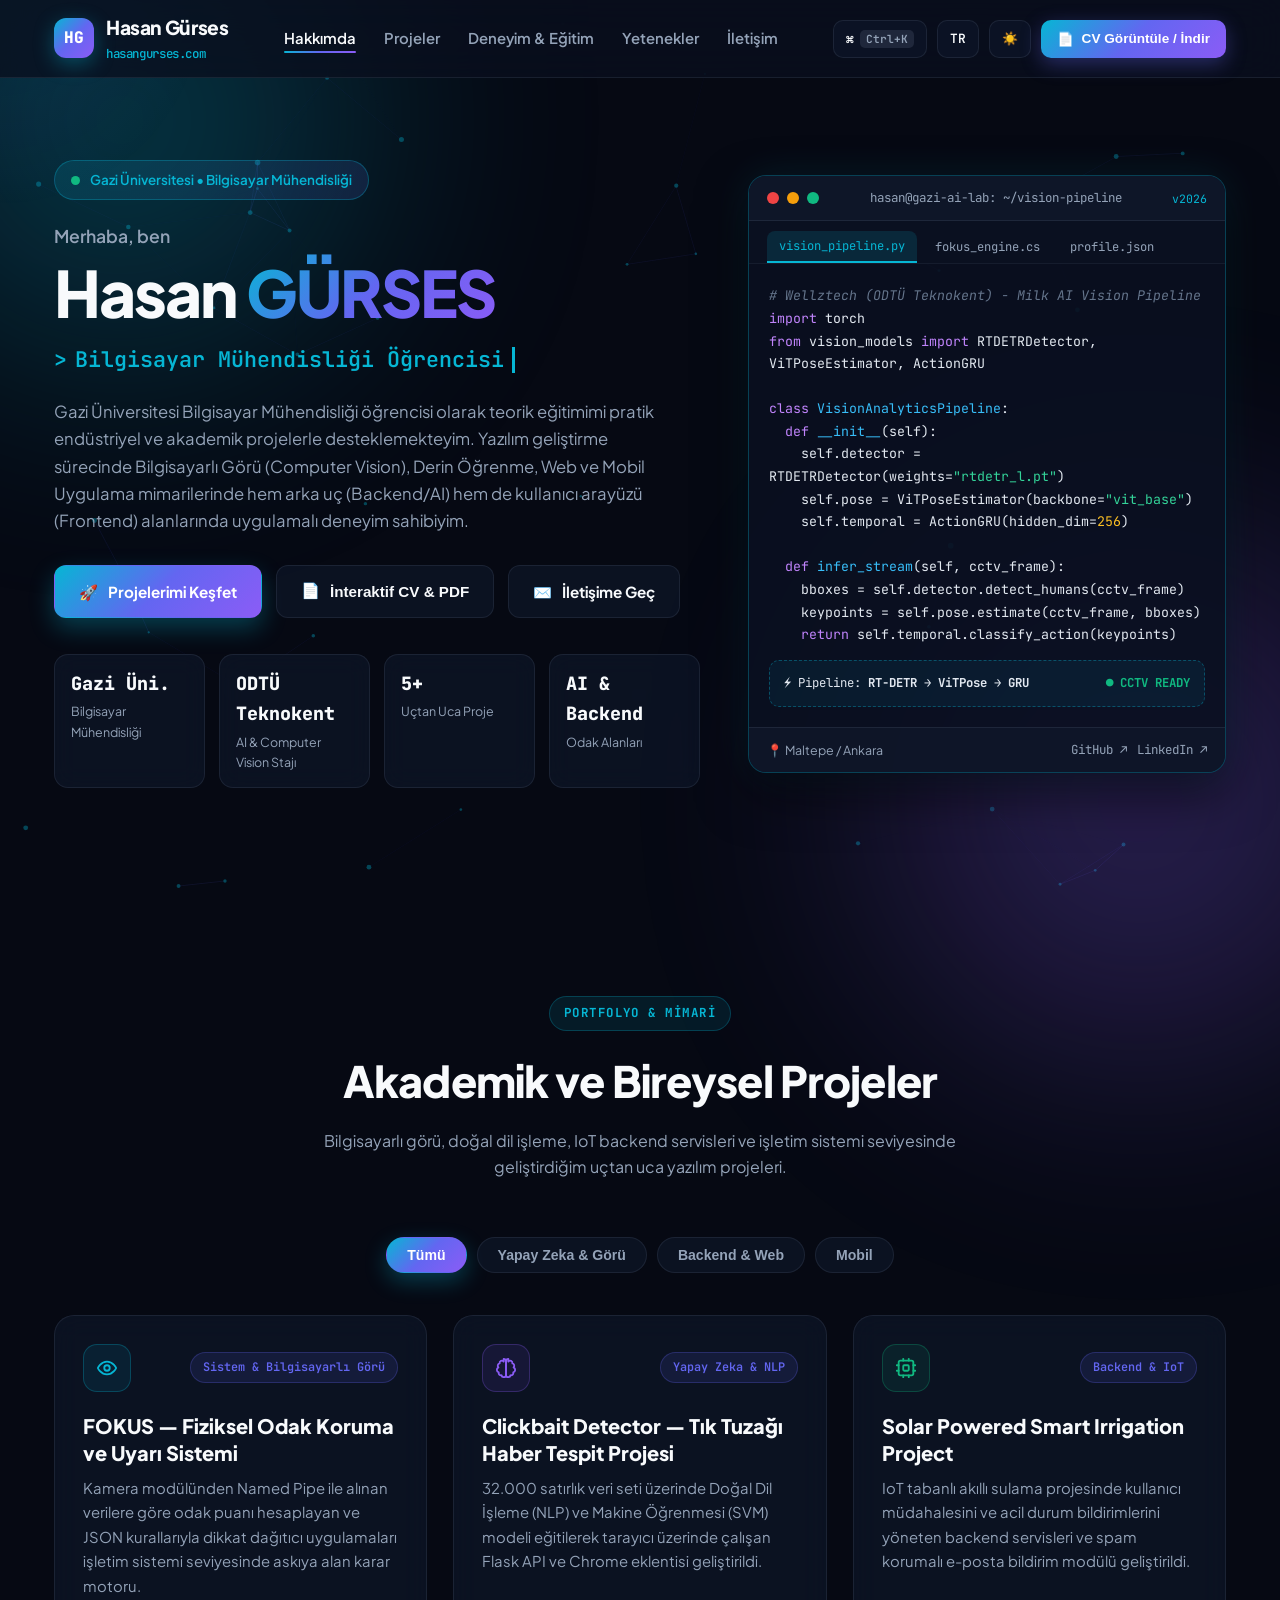
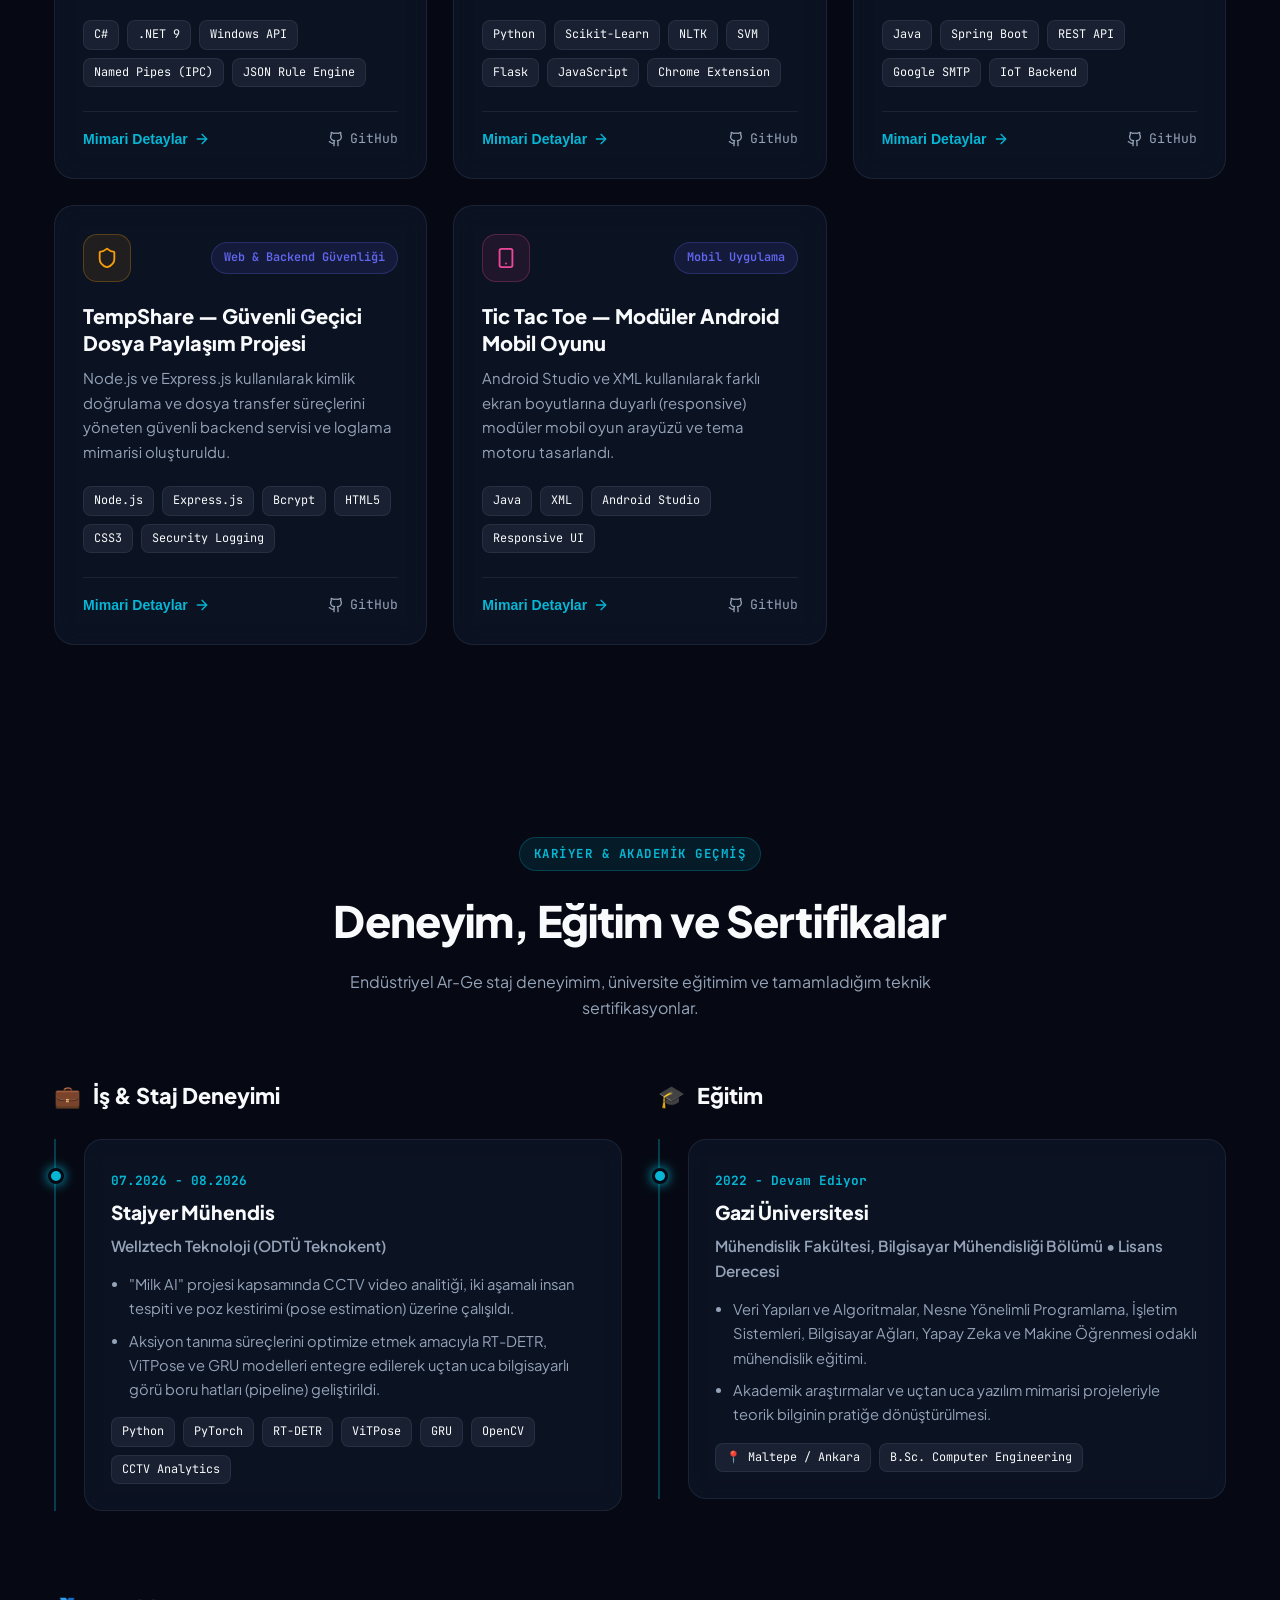
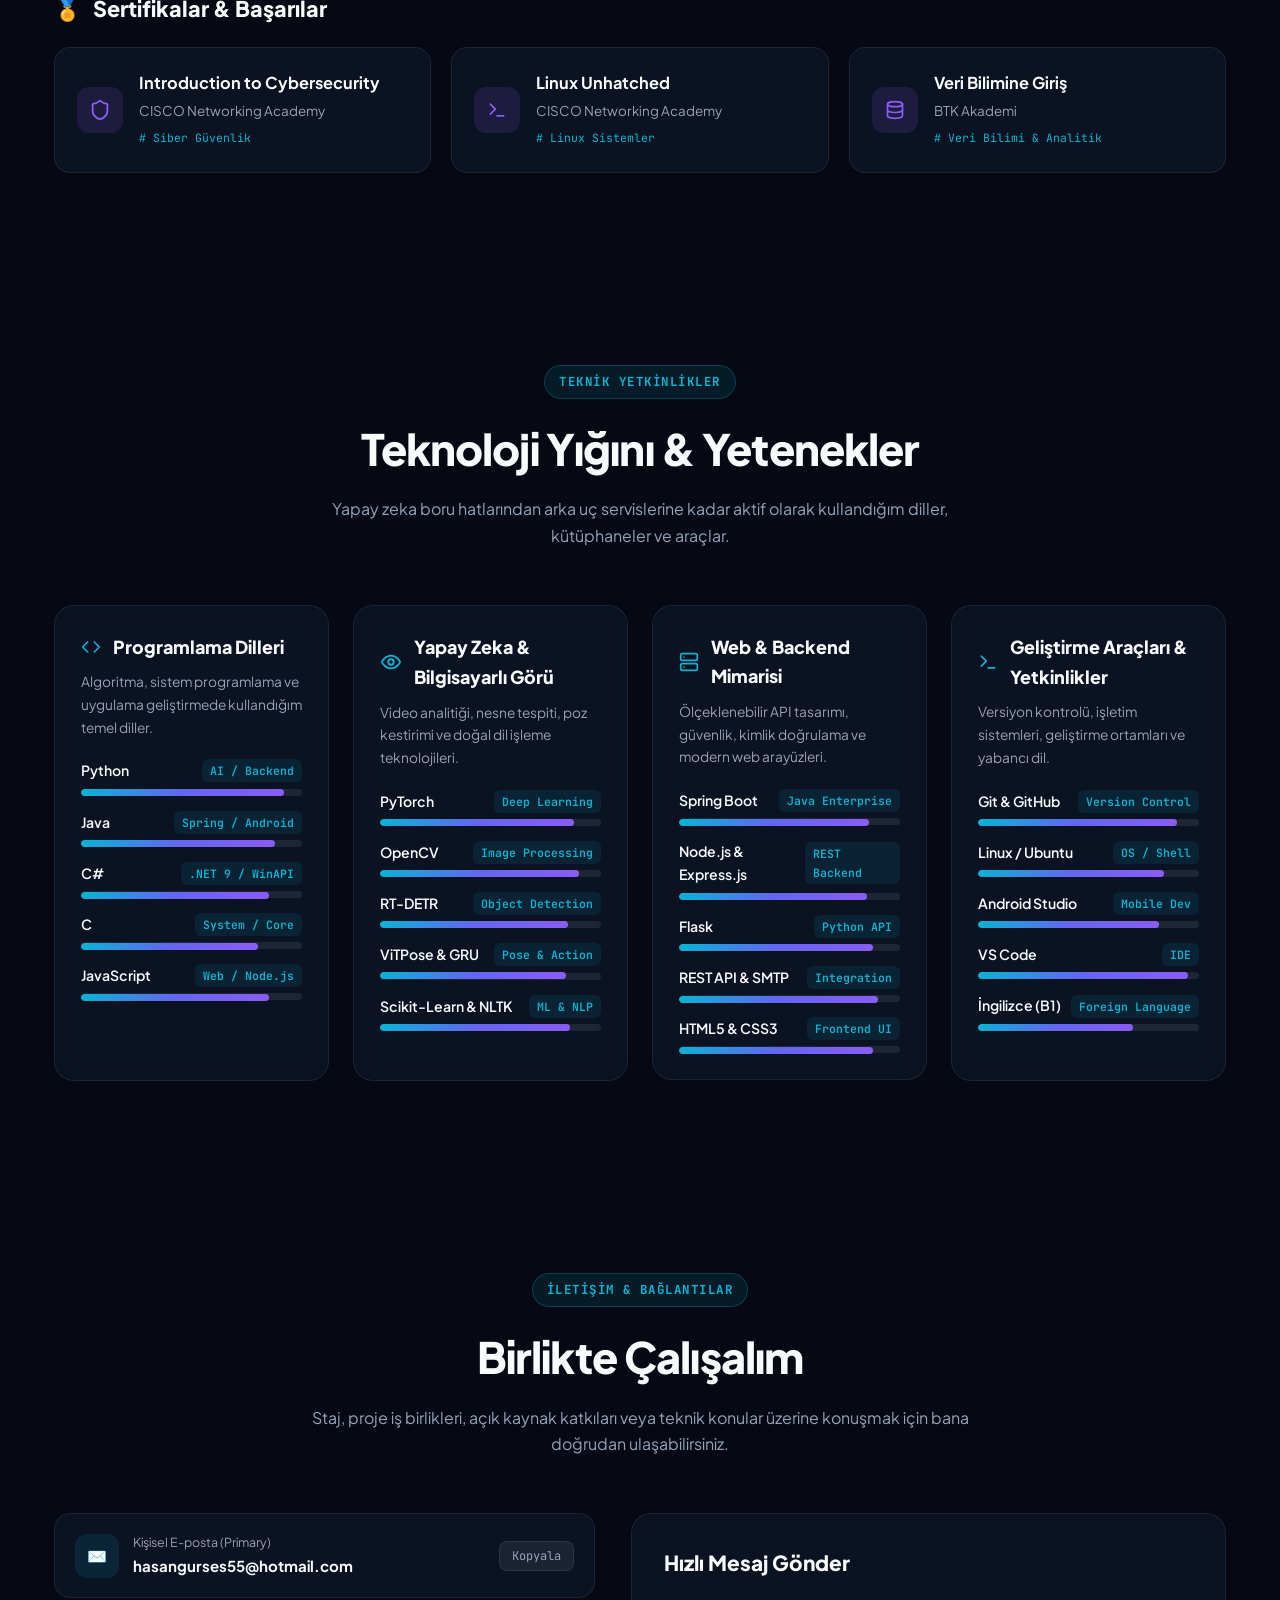
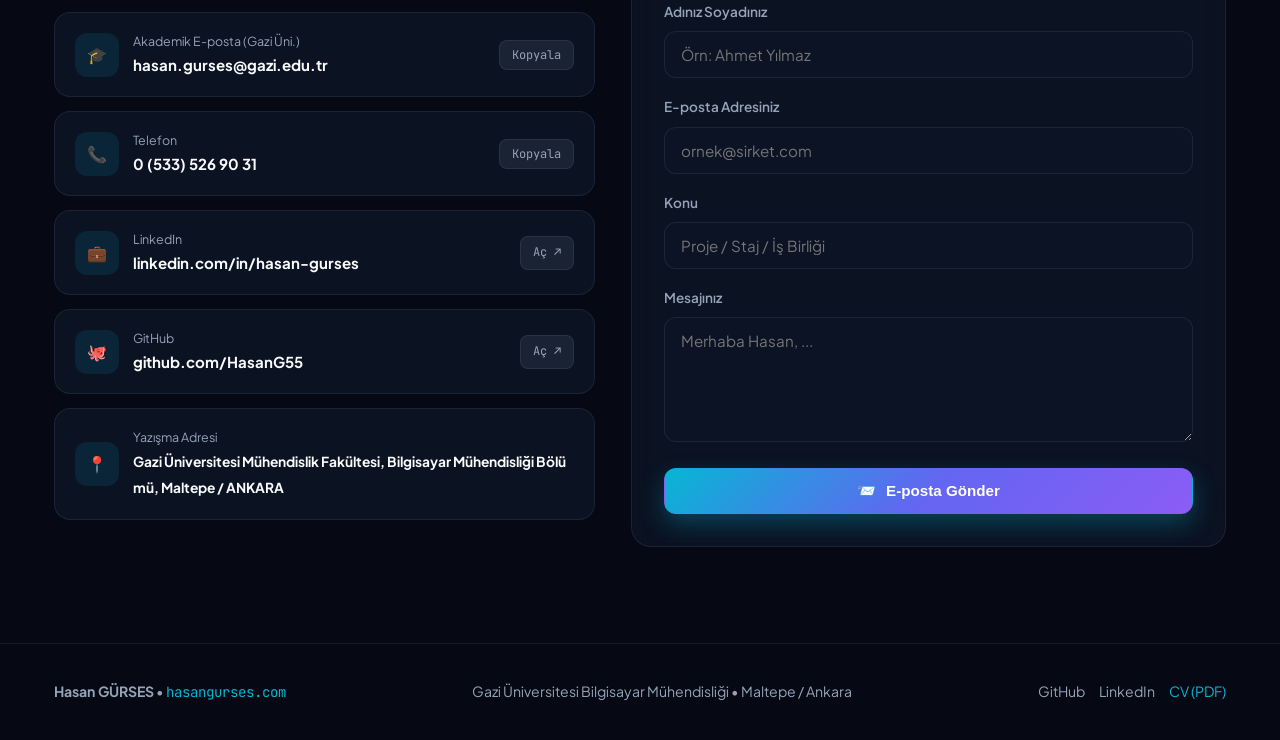
==== index.html @ 40e8e030 "Initial commit: Hasan Gurses interactive portfolio & CV website" ====
<!DOCTYPE html>
<html lang="tr">
<head>
  <meta charset="UTF-8" />
  <meta name="viewport" content="width=device-width, initial-scale=1.0" />
  <title>Hasan Gürses | Bilgisayar Mühendisliği & Portfolyo (hasangurses.com)</title>
  <meta name="description" content="Hasan Gürses — Gazi Üniversitesi Bilgisayar Mühendisliği öğrencisi. Bilgisayarlı Görü (Computer Vision), Derin Öğrenme, Backend ve Full-Stack yazılım projeleri, interaktif özgeçmiş (CV)." />
  <meta name="keywords" content="Hasan Gürses, hasangurses.com, Gazi Üniversitesi Bilgisayar Mühendisliği, Computer Vision, Derin Öğrenme, PyTorch, RT-DETR, ViTPose, Backend Developer, CV, Portfolyo" />
  <meta name="author" content="Hasan Gürses" />

  <!-- Open Graph / Social Preview -->
  <meta property="og:type" content="website" />
  <meta property="og:url" content="https://hasangurses.com/" />
  <meta property="og:title" content="Hasan Gürses | Bilgisayar Mühendisliği & Yazılım Portfolyosu" />
  <meta property="og:description" content="Bilgisayarlı Görü, Derin Öğrenme, Backend ve Sistem Mimarisi projelerim ile interaktif CV'me hasangurses.com üzerinden ulaşabilirsiniz." />

  <!-- Google Fonts: Plus Jakarta Sans & JetBrains Mono -->
  <link rel="preconnect" href="https://fonts.googleapis.com" />
  <link rel="preconnect" href="https://fonts.gstatic.com" crossorigin />
  <link href="https://fonts.googleapis.com/css2?family=JetBrains+Mono:wght@400;500;600;700;800&family=Plus+Jakarta+Sans:wght@400;500;600;700;800&display=swap" rel="stylesheet" />

  <!-- Main Stylesheet -->
  <link rel="stylesheet" href="css/style.css" />
</head>
<body>

  <!-- Scroll Progress Bar -->
  <div id="scroll-progress"></div>

  <!-- Interactive Computer Vision / Neural Background Canvas -->
  <canvas id="neural-canvas"></canvas>
  <div class="ambient-glow glow-1"></div>
  <div class="ambient-glow glow-2"></div>
  <div id="cursor-glow"></div>

  <!-- ========================================================================
       NAVIGATION BAR
       ======================================================================== -->
  <header class="navbar">
    <div class="container nav-inner">
      <a href="#about" class="brand">
        <div class="brand-monogram">HG</div>
        <div>
          <span>Hasan Gürses</span>
          <span class="brand-domain">hasangurses.com</span>
        </div>
      </a>

      <ul class="nav-links" id="nav-links">
        <li><a href="#about" class="active" data-i18n="navAbout">Hakkımda</a></li>
        <li><a href="#projects" data-i18n="navProjects">Projeler</a></li>
        <li><a href="#experience" data-i18n="navExperience">Deneyim & Eğitim</a></li>
        <li><a href="#skills" data-i18n="navSkills">Yetenekler</a></li>
        <li><a href="#contact" data-i18n="navContact">İletişim</a></li>
      </ul>

      <div class="nav-actions">
        <button class="icon-btn" onclick="openCmdPalette()" title="Hızlı Komut Menüsü (Ctrl+K)">
          <span>⌘</span>
          <span class="kbd-hint">Ctrl+K</span>
        </button>
        <button class="icon-btn" id="lang-toggle" onclick="toggleLanguage()" title="Dil Değiştir (TR/EN)">TR</button>
        <button class="icon-btn" id="theme-toggle" onclick="toggleTheme()" title="Tema Değiştir">☀️</button>
        <button class="btn-cv-nav" onclick="openCvModal()">
          <span>📄</span>
          <span data-i18n="btnCvPreview">CV Görüntüle / İndir</span>
        </button>
        <button class="icon-btn mobile-menu-btn" id="mobile-menu-btn" aria-label="Menü">☰</button>
      </div>
    </div>
  </header>

  <!-- ========================================================================
       HERO / ABOUT SECTION
       ======================================================================== -->
  <main>
    <section class="hero" id="about">
      <div class="container hero-grid">
        <!-- Left Column: Intro & CTAs -->
        <div class="hero-content">
          <div class="status-pill">
            <span class="pulse-dot"></span>
            <span data-i18n="heroBadge">Gazi Üniversitesi • Bilgisayar Mühendisliği</span>
          </div>

          <div class="hero-greeting" data-i18n="heroGreeting">Merhaba, ben</div>
          <h1 class="hero-title">
            Hasan <span class="gradient-text">GÜRSES</span>
          </h1>

          <div class="hero-role-wrapper">
            <span>&gt;</span>
            <span id="typewriter-text">Bilgisayar Mühendisliği Öğrencisi</span>
            <span class="cursor-blink"></span>
          </div>

          <p class="hero-about" id="hero-about">
            Gazi Üniversitesi Bilgisayar Mühendisliği öğrencisi olarak teorik eğitimimi pratik endüstriyel ve akademik projelerle desteklemekteyim. Yazılım geliştirme sürecinde Bilgisayarlı Görü (Computer Vision), Derin Öğrenme, Web ve Mobil Uygulama mimarilerinde hem arka uç (Backend/AI) hem de kullanıcı arayüzü (Frontend) alanlarında uygulamalı deneyim sahibiyim.
          </p>

          <div class="hero-cta-group">
            <a href="#projects" class="btn btn-primary">
              <span>🚀</span>
              <span data-i18n="heroPrimaryBtn">Projelerimi Keşfet</span>
            </a>
            <button class="btn btn-secondary" onclick="openCvModal()">
              <span>📄</span>
              <span data-i18n="heroSecondaryBtn">İnteraktif CV & PDF</span>
            </button>
            <a href="#contact" class="btn btn-secondary">
              <span>✉️</span>
              <span data-i18n="heroContactBtn">İletişime Geç</span>
            </a>
          </div>

          <div class="hero-stats" id="hero-stats"></div>
        </div>

        <!-- Right Column: Interactive AI & Architecture Terminal -->
        <div class="hero-visual">
          <div class="terminal-card">
            <div class="terminal-header">
              <div class="terminal-dots">
                <span class="dot red"></span>
                <span class="dot yellow"></span>
                <span class="dot green"></span>
              </div>
              <span class="terminal-title" data-i18n="terminalTitle">hasan@gazi-ai-lab: ~/vision-pipeline</span>
              <span style="font-family:var(--font-mono); font-size:0.72rem; color:var(--accent-cyan);">v2026</span>
            </div>

            <div class="terminal-tabs">
              <button class="term-tab active" data-tab="vision">vision_pipeline.py</button>
              <button class="term-tab" data-tab="fokus">fokus_engine.cs</button>
              <button class="term-tab" data-tab="profile">profile.json</button>
            </div>

            <div class="terminal-body" id="terminal-body"></div>

            <div class="terminal-footer">
              <span>📍 Maltepe / Ankara</span>
              <div class="social-quick">
                <a href="https://github.com/HasanG55" target="_blank" rel="noopener noreferrer">GitHub ↗</a>
                <a href="https://linkedin.com/in/hasan-gurses" target="_blank" rel="noopener noreferrer">LinkedIn ↗</a>
              </div>
            </div>
          </div>
        </div>
      </div>
    </section>

    <!-- ======================================================================
         PROJECTS / PORTFOLIO SECTION
         ====================================================================== -->
    <section id="projects">
      <div class="container">
        <div class="section-header">
          <span class="section-badge" data-i18n="projectsBadge">PORTFOLYO & MİMARİ</span>
          <h2 class="section-title" data-i18n="projectsTitle">Akademik ve Bireysel Projeler</h2>
          <p class="section-subtitle" data-i18n="projectsSubtitle">
            Bilgisayarlı görü, doğal dil işleme, IoT backend servisleri ve işletim sistemi seviyesinde geliştirdiğim uçtan uca yazılım projeleri.
          </p>
        </div>

        <div class="filter-bar">
          <button class="filter-btn active" data-filter="all" data-i18n="filterAll">Tümü</button>
          <button class="filter-btn" data-filter="ai" data-i18n="filterAi">Yapay Zeka & Görü</button>
          <button class="filter-btn" data-filter="backend" data-i18n="filterBackend">Backend & Web</button>
          <button class="filter-btn" data-filter="mobile" data-i18n="filterMobile">Mobil</button>
        </div>

        <div class="projects-grid" id="projects-grid"></div>
      </div>
    </section>

    <!-- ======================================================================
         EXPERIENCE, EDUCATION & CERTIFICATES SECTION
         ====================================================================== -->
    <section id="experience">
      <div class="container">
        <div class="section-header">
          <span class="section-badge" data-i18n="expBadge">KARİYER & AKADEMİK GEÇMİŞ</span>
          <h2 class="section-title" data-i18n="expTitle">Deneyim, Eğitim ve Sertifikalar</h2>
          <p class="section-subtitle" data-i18n="expSubtitle">
            Endüstriyel Ar-Ge staj deneyimim, üniversite eğitimim ve tamamladığım teknik sertifikasyonlar.
          </p>
        </div>

        <div class="exp-edu-grid">
          <!-- Experience Column -->
          <div>
            <h3 class="timeline-column-title">
              <span style="color:var(--accent-cyan);">💼</span>
              <span data-i18n="tabExperience">İş & Staj Deneyimi</span>
            </h3>
            <div class="timeline" id="experience-timeline"></div>
          </div>

          <!-- Education Column -->
          <div>
            <h3 class="timeline-column-title">
              <span style="color:var(--accent-indigo);">🎓</span>
              <span data-i18n="tabEducation">Eğitim</span>
            </h3>
            <div class="timeline" id="education-timeline"></div>
          </div>
        </div>

        <!-- Certificates Subsection -->
        <div>
          <h3 class="timeline-column-title" style="margin-bottom:20px;">
            <span style="color:var(--accent-violet);">🏅</span>
            <span data-i18n="certTitle">Sertifikalar & Başarılar</span>
          </h3>
          <div class="cert-grid" id="cert-grid"></div>
        </div>
      </div>
    </section>

    <!-- ======================================================================
         SKILLS & COMPETENCIES SECTION
         ====================================================================== -->
    <section id="skills">
      <div class="container">
        <div class="section-header">
          <span class="section-badge" data-i18n="skillsBadge">TEKNİK YETKİNLİKLER</span>
          <h2 class="section-title" data-i18n="skillsTitle">Teknoloji Yığını & Yetenekler</h2>
          <p class="section-subtitle" data-i18n="skillsSubtitle">
            Yapay zeka boru hatlarından arka uç servislerine kadar aktif olarak kullandığım diller, kütüphaneler ve araçlar.
          </p>
        </div>

        <div class="skills-grid" id="skills-grid"></div>
      </div>
    </section>

    <!-- ======================================================================
         CONTACT SECTION
         ====================================================================== -->
    <section id="contact">
      <div class="container">
        <div class="section-header">
          <span class="section-badge" data-i18n="contactBadge">İLETİŞİM & BAĞLANTILAR</span>
          <h2 class="section-title" data-i18n="contactTitle">Birlikte Çalışalım</h2>
          <p class="section-subtitle" data-i18n="contactSubtitle">
            Staj, proje iş birlikleri, açık kaynak katkıları veya teknik konular üzerine konuşmak için bana doğrudan ulaşabilirsiniz.
          </p>
        </div>

        <div class="contact-grid">
          <!-- Direct Contact Cards -->
          <div class="contact-cards">
            <div class="contact-item-card">
              <div class="contact-item-left">
                <div class="contact-icon">✉️</div>
                <div>
                  <span class="contact-label">Kişisel E-posta (Primary)</span>
                  <a href="mailto:hasangurses55@hotmail.com" class="contact-value">hasangurses55@hotmail.com</a>
                </div>
              </div>
              <button class="copy-btn" onclick="copyToClipboard('hasangurses55@hotmail.com')" data-i18n="copyText">Kopyala</button>
            </div>

            <div class="contact-item-card">
              <div class="contact-item-left">
                <div class="contact-icon">🎓</div>
                <div>
                  <span class="contact-label">Akademik E-posta (Gazi Üni.)</span>
                  <a href="mailto:hasan.gurses@gazi.edu.tr" class="contact-value">hasan.gurses@gazi.edu.tr</a>
                </div>
              </div>
              <button class="copy-btn" onclick="copyToClipboard('hasan.gurses@gazi.edu.tr')" data-i18n="copyText">Kopyala</button>
            </div>

            <div class="contact-item-card">
              <div class="contact-item-left">
                <div class="contact-icon">📞</div>
                <div>
                  <span class="contact-label">Telefon</span>
                  <a href="tel:+905335269031" class="contact-value">0 (533) 526 90 31</a>
                </div>
              </div>
              <button class="copy-btn" onclick="copyToClipboard('+905335269031')" data-i18n="copyText">Kopyala</button>
            </div>

            <div class="contact-item-card">
              <div class="contact-item-left">
                <div class="contact-icon">💼</div>
                <div>
                  <span class="contact-label">LinkedIn</span>
                  <a href="https://linkedin.com/in/hasan-gurses" target="_blank" rel="noopener noreferrer" class="contact-value">linkedin.com/in/hasan-gurses</a>
                </div>
              </div>
              <a href="https://linkedin.com/in/hasan-gurses" target="_blank" rel="noopener noreferrer" class="copy-btn" style="text-decoration:none;">Aç ↗</a>
            </div>

            <div class="contact-item-card">
              <div class="contact-item-left">
                <div class="contact-icon">🐙</div>
                <div>
                  <span class="contact-label">GitHub</span>
                  <a href="https://github.com/HasanG55" target="_blank" rel="noopener noreferrer" class="contact-value">github.com/HasanG55</a>
                </div>
              </div>
              <a href="https://github.com/HasanG55" target="_blank" rel="noopener noreferrer" class="copy-btn" style="text-decoration:none;">Aç ↗</a>
            </div>

            <div class="contact-item-card">
              <div class="contact-item-left">
                <div class="contact-icon">📍</div>
                <div>
                  <span class="contact-label">Yazışma Adresi</span>
                  <span class="contact-value" style="font-size:0.86rem;">Gazi Üniversitesi Mühendislik Fakültesi, Bilgisayar Mühendisliği Bölümü, Maltepe / ANKARA</span>
                </div>
              </div>
            </div>
          </div>

          <!-- Interactive Contact Form -->
          <div class="contact-form-card">
            <h3 style="font-size:1.3rem; font-weight:800; margin-bottom:20px;">Hızlı Mesaj Gönder</h3>
            <form id="contact-form">
              <div class="form-group">
                <label for="sender-name" data-i18n="formName">Adınız Soyadınız</label>
                <input type="text" id="sender-name" class="form-control" placeholder="Örn: Ahmet Yılmaz" required />
              </div>
              <div class="form-group">
                <label for="sender-email" data-i18n="formEmail">E-posta Adresiniz</label>
                <input type="email" id="sender-email" class="form-control" placeholder="ornek@sirket.com" required />
              </div>
              <div class="form-group">
                <label for="sender-subject" data-i18n="formSubject">Konu</label>
                <input type="text" id="sender-subject" class="form-control" placeholder="Proje / Staj / İş Birliği" required />
              </div>
              <div class="form-group">
                <label for="sender-message" data-i18n="formMessage">Mesajınız</label>
                <textarea id="sender-message" class="form-control" placeholder="Merhaba Hasan, ..." required></textarea>
              </div>
              <button type="submit" class="btn btn-primary" style="width:100%;">
                <span>📨</span>
                <span data-i18n="formSubmit">E-posta Gönder</span>
              </button>
            </form>
          </div>
        </div>
      </div>
    </section>
  </main>

  <!-- ========================================================================
       FOOTER
       ======================================================================== -->
  <footer class="footer">
    <div class="container footer-inner">
      <div>
        <strong>Hasan GÜRSES</strong> • <span style="font-family:var(--font-mono); color:var(--accent-cyan);">hasangurses.com</span>
      </div>
      <div>
        Gazi Üniversitesi Bilgisayar Mühendisliği • Maltepe / Ankara
      </div>
      <div style="display:flex; gap:14px;">
        <a href="https://github.com/HasanG55" target="_blank" rel="noopener noreferrer" style="color:var(--text-secondary); text-decoration:none;">GitHub</a>
        <a href="https://linkedin.com/in/hasan-gurses" target="_blank" rel="noopener noreferrer" style="color:var(--text-secondary); text-decoration:none;">LinkedIn</a>
        <a href="javascript:void(0)" onclick="openCvModal()" style="color:var(--accent-cyan); text-decoration:none;">CV (PDF)</a>
      </div>
    </div>
  </footer>

  <!-- ========================================================================
       MODALS: PROJECT ARCHITECTURE, OFFICIAL CV (PRINT PDF), COMMAND PALETTE
       ======================================================================== -->

  <!-- 1. Project Details Modal -->
  <div class="modal-backdrop" id="project-modal">
    <div class="modal-box" id="project-modal-content"></div>
  </div>

  <!-- 2. Official CV Preview & 1-Click PDF Print Modal -->
  <div class="modal-backdrop" id="cv-modal">
    <div class="modal-box cv-modal-box">
      <div class="cv-modal-toolbar">
        <div style="display:flex; align-items:center; gap:10px;">
          <span style="font-size:1.2rem;">📄</span>
          <strong data-i18n="cvModalTitle">Resmi Özgeçmiş (CV) Önizleme</strong>
        </div>
        <div style="display:flex; gap:10px;">
          <button class="btn btn-primary" style="padding:9px 18px; font-size:0.86rem;" onclick="printOfficialCv()">
            <span>🖨️</span>
            <span data-i18n="cvPrintBtn">PDF Olarak İndir / Yazdır</span>
          </button>
          <button class="icon-btn" onclick="closeModal('cv-modal')" data-i18n="cvCloseBtn">Kapat ✕</button>
        </div>
      </div>
      <div class="cv-sheet-Scroll" id="cv-paper-container"></div>
    </div>
  </div>

  <!-- 3. Command Palette Modal (Ctrl+K) -->
  <div class="modal-backdrop" id="cmd-modal">
    <div class="modal-box cmd-box">
      <input type="text" id="cmd-input" class="cmd-input" placeholder="Komut yazın veya bölüm arayın..." />
      <ul class="cmd-list" id="cmd-list"></ul>
    </div>
  </div>

  <!-- Toast Notification -->
  <div id="toast"></div>

  <!-- Scripts -->
  <script src="js/data.js"></script>
  <script src="js/main.js"></script>
</body>
</html>
---- css/style.css ----
/* ==========================================================================
   HASAN GÜRSES (hasangurses.com) - YARATICI & İNTERAKTİF PORTFOLYO STİLLERİ
   ========================================================================== */

:root {
  /* Dark Theme (Default) */
  --bg-primary: #060913;
  --bg-secondary: #0b1021;
  --bg-card: rgba(15, 23, 42, 0.65);
  --bg-card-hover: rgba(22, 33, 62, 0.85);
  --bg-glass: rgba(10, 15, 30, 0.78);
  --text-primary: #f8fafc;
  --text-secondary: #94a3b8;
  --text-muted: #64748b;
  --accent-cyan: #06b6d4;
  --accent-indigo: #6366f1;
  --accent-violet: #8b5cf6;
  --accent-emerald: #10b981;
  --border-color: rgba(148, 163, 184, 0.12);
  --border-glow: rgba(6, 182, 212, 0.45);
  --shadow-lg: 0 20px 50px rgba(0, 0, 0, 0.55);
  --gradient-primary: linear-gradient(135deg, #06b6d4 0%, #6366f1 50%, #8b5cf6 100%);
  --gradient-subtle: linear-gradient(135deg, rgba(6, 182, 212, 0.14), rgba(99, 102, 241, 0.14));
  --font-sans: 'Plus Jakarta Sans', -apple-system, BlinkMacSystemFont, 'Segoe UI', Roboto, sans-serif;
  --font-mono: 'JetBrains Mono', 'Fira Code', monospace;
  --nav-height: 78px;
}

[data-theme="light"] {
  --bg-primary: #f8fafc;
  --bg-secondary: #f1f5f9;
  --bg-card: rgba(255, 255, 255, 0.85);
  --bg-card-hover: rgba(255, 255, 255, 0.98);
  --bg-glass: rgba(255, 255, 255, 0.85);
  --text-primary: #0f172a;
  --text-secondary: #475569;
  --text-muted: #64748b;
  --border-color: rgba(15, 23, 42, 0.1);
  --border-glow: rgba(6, 182, 212, 0.4);
  --shadow-lg: 0 20px 45px rgba(15, 23, 42, 0.08);
}

* {
  margin: 0;
  padding: 0;
  box-sizing: border-box;
}

html {
  scroll-behavior: smooth;
  scroll-padding-top: 90px;
}

body {
  font-family: var(--font-sans);
  background-color: var(--bg-primary);
  color: var(--text-primary);
  line-height: 1.65;
  overflow-x: hidden;
  transition: background-color 0.35s ease, color 0.35s ease;
}

/* Custom Scrollbar */
::-webkit-scrollbar {
  width: 8px;
}
::-webkit-scrollbar-track {
  background: var(--bg-primary);
}
::-webkit-scrollbar-thumb {
  background: rgba(99, 102, 241, 0.4);
  border-radius: 99px;
}
::-webkit-scrollbar-thumb:hover {
  background: var(--accent-cyan);
}

/* Scroll Progress Bar */
#scroll-progress {
  position: fixed;
  top: 0;
  left: 0;
  height: 3px;
  width: 0%;
  background: var(--gradient-primary);
  z-index: 9999;
  box-shadow: 0 0 12px var(--accent-cyan);
  transition: width 0.08s linear;
}

/* Interactive Background Canvas & Ambient Orbs */
#neural-canvas {
  position: fixed;
  top: 0;
  left: 0;
  width: 100vw;
  height: 100vh;
  z-index: -2;
  pointer-events: none;
  opacity: 0.65;
}

.ambient-glow {
  position: fixed;
  border-radius: 50%;
  filter: blur(130px);
  z-index: -1;
  pointer-events: none;
  opacity: 0.25;
}
.glow-1 {
  width: 480px;
  height: 480px;
  background: var(--accent-cyan);
  top: -120px;
  left: -120px;
}
.glow-2 {
  width: 520px;
  height: 520px;
  background: var(--accent-violet);
  bottom: -160px;
  right: -120px;
}

/* Interactive Cursor Spotlight */
#cursor-glow {
  position: fixed;
  width: 420px;
  height: 420px;
  border-radius: 50%;
  background: radial-gradient(circle, rgba(6, 182, 212, 0.09) 0%, rgba(99, 102, 241, 0.04) 40%, transparent 70%);
  transform: translate(-50%, -50%);
  pointer-events: none;
  z-index: 1;
  transition: opacity 0.3s ease;
}

/* Container */
.container {
  width: 100%;
  max-width: 1220px;
  margin: 0 auto;
  padding: 0 24px;
  position: relative;
  z-index: 2;
}

/* ==========================================================================
   NAVIGATION BAR
   ========================================================================== */
.navbar {
  position: fixed;
  top: 0;
  left: 0;
  width: 100%;
  height: var(--nav-height);
  background: var(--bg-glass);
  backdrop-filter: blur(18px);
  -webkit-backdrop-filter: blur(18px);
  border-bottom: 1px solid var(--border-color);
  z-index: 1000;
  transition: all 0.3s ease;
}

.nav-inner {
  display: flex;
  align-items: center;
  justify-content: space-between;
  height: 100%;
}

.brand {
  display: flex;
  align-items: center;
  gap: 12px;
  text-decoration: none;
  color: var(--text-primary);
  font-weight: 800;
  font-size: 1.2rem;
  letter-spacing: -0.02em;
}

.brand-monogram {
  width: 40px;
  height: 40px;
  border-radius: 12px;
  background: var(--gradient-primary);
  display: flex;
  align-items: center;
  justify-content: center;
  color: #fff;
  font-family: var(--font-mono);
  font-weight: 800;
  font-size: 1rem;
  box-shadow: 0 6px 20px rgba(6, 182, 212, 0.35);
}

.brand-domain {
  font-family: var(--font-mono);
  font-size: 0.78rem;
  color: var(--accent-cyan);
  display: block;
  font-weight: 500;
}

.nav-links {
  display: flex;
  align-items: center;
  gap: 28px;
  list-style: none;
}

.nav-links a {
  text-decoration: none;
  color: var(--text-secondary);
  font-weight: 600;
  font-size: 0.93rem;
  transition: color 0.25s ease;
  position: relative;
}

.nav-links a:hover,
.nav-links a.active {
  color: var(--text-primary);
}

.nav-links a::after {
  content: '';
  position: absolute;
  bottom: -6px;
  left: 0;
  width: 0%;
  height: 2px;
  background: var(--gradient-primary);
  border-radius: 2px;
  transition: width 0.25s ease;
}

.nav-links a:hover::after,
.nav-links a.active::after {
  width: 100%;
}

.nav-actions {
  display: flex;
  align-items: center;
  gap: 10px;
}

.icon-btn {
  background: var(--bg-card);
  border: 1px solid var(--border-color);
  color: var(--text-primary);
  height: 38px;
  padding: 0 12px;
  border-radius: 10px;
  display: inline-flex;
  align-items: center;
  justify-content: center;
  gap: 6px;
  cursor: pointer;
  font-family: var(--font-mono);
  font-size: 0.8rem;
  font-weight: 600;
  transition: all 0.25s ease;
}

.icon-btn:hover {
  border-color: var(--accent-cyan);
  transform: translateY(-2px);
  box-shadow: 0 6px 18px rgba(6, 182, 212, 0.2);
}

.kbd-hint {
  font-size: 0.7rem;
  padding: 2px 6px;
  border-radius: 5px;
  background: rgba(148, 163, 184, 0.15);
  color: var(--text-secondary);
}

.btn-cv-nav {
  background: var(--gradient-primary);
  color: #fff;
  border: none;
  height: 38px;
  padding: 0 16px;
  border-radius: 10px;
  font-weight: 700;
  font-size: 0.85rem;
  cursor: pointer;
  display: inline-flex;
  align-items: center;
  gap: 8px;
  box-shadow: 0 6px 20px rgba(99, 102, 241, 0.35);
  transition: all 0.25s ease;
}

.btn-cv-nav:hover {
  transform: translateY(-2px);
  box-shadow: 0 10px 26px rgba(6, 182, 212, 0.45);
}

.mobile-menu-btn {
  display: none;
}

/* ==========================================================================
   HERO SECTION
   ========================================================================== */
.hero {
  min-height: 100vh;
  padding: calc(var(--nav-height) + 50px) 0 80px;
  display: flex;
  align-items: center;
}

.hero-grid {
  display: grid;
  grid-template-columns: 1.15fr 0.85fr;
  gap: 48px;
  align-items: center;
}

.status-pill {
  display: inline-flex;
  align-items: center;
  gap: 10px;
  padding: 8px 16px;
  border-radius: 99px;
  background: var(--gradient-subtle);
  border: 1px solid rgba(6, 182, 212, 0.3);
  font-size: 0.84rem;
  font-weight: 600;
  color: var(--accent-cyan);
  margin-bottom: 22px;
}

.pulse-dot {
  width: 9px;
  height: 9px;
  border-radius: 50%;
  background: var(--accent-emerald);
  box-shadow: 0 0 0 0 rgba(16, 185, 129, 0.7);
  animation: pulse 2s infinite;
}

@keyframes pulse {
  0% {
    box-shadow: 0 0 0 0 rgba(16, 185, 129, 0.7);
  }
  70% {
    box-shadow: 0 0 0 10px rgba(16, 185, 129, 0);
  }
  100% {
    box-shadow: 0 0 0 0 rgba(16, 185, 129, 0);
  }
}

.hero-greeting {
  font-size: 1.1rem;
  color: var(--text-secondary);
  font-weight: 600;
  margin-bottom: 6px;
}

.hero-title {
  font-size: clamp(2.5rem, 5vw, 4.1rem);
  font-weight: 800;
  line-height: 1.1;
  letter-spacing: -0.03em;
  margin-bottom: 14px;
}

.gradient-text {
  background: var(--gradient-primary);
  -webkit-background-clip: text;
  background-clip: text;
  color: transparent;
}

.hero-role-wrapper {
  font-family: var(--font-mono);
  font-size: clamp(1.05rem, 2vw, 1.35rem);
  color: var(--accent-cyan);
  font-weight: 600;
  min-height: 36px;
  display: flex;
  align-items: center;
  gap: 8px;
  margin-bottom: 20px;
}

.cursor-blink {
  display: inline-block;
  width: 3px;
  height: 1.2em;
  background: var(--accent-cyan);
  animation: blink 1s step-end infinite;
}

@keyframes blink {
  50% { opacity: 0; }
}

.hero-about {
  font-size: 1.04rem;
  color: var(--text-secondary);
  max-width: 620px;
  margin-bottom: 30px;
}

.hero-cta-group {
  display: flex;
  flex-wrap: wrap;
  gap: 14px;
  margin-bottom: 36px;
}

.btn {
  display: inline-flex;
  align-items: center;
  justify-content: center;
  gap: 10px;
  padding: 13px 24px;
  border-radius: 12px;
  font-weight: 700;
  font-size: 0.95rem;
  text-decoration: none;
  cursor: pointer;
  transition: all 0.25s ease;
  border: 1px solid transparent;
}

.btn-primary {
  background: var(--gradient-primary);
  color: #fff;
  box-shadow: 0 10px 25px rgba(6, 182, 212, 0.3);
}

.btn-primary:hover {
  transform: translateY(-3px);
  box-shadow: 0 14px 32px rgba(6, 182, 212, 0.45);
}

.btn-secondary {
  background: var(--bg-card);
  color: var(--text-primary);
  border-color: var(--border-color);
}

.btn-secondary:hover {
  border-color: var(--accent-cyan);
  transform: translateY(-3px);
}

.hero-stats {
  display: grid;
  grid-template-columns: repeat(4, 1fr);
  gap: 14px;
}

.stat-card {
  background: var(--bg-card);
  border: 1px solid var(--border-color);
  border-radius: 14px;
  padding: 14px 16px;
  backdrop-filter: blur(12px);
  transition: all 0.25s ease;
}

.stat-card:hover {
  border-color: var(--accent-cyan);
  transform: translateY(-3px);
}

.stat-value {
  font-size: 1.15rem;
  font-weight: 800;
  color: var(--text-primary);
  font-family: var(--font-mono);
}

.stat-label {
  font-size: 0.78rem;
  color: var(--text-secondary);
  margin-top: 2px;
}

/* Interactive AI & Code Terminal Showcase in Hero */
.hero-visual {
  perspective: 1000px;
}

.terminal-card {
  background: rgba(11, 16, 33, 0.9);
  border: 1px solid rgba(6, 182, 212, 0.3);
  border-radius: 18px;
  box-shadow: var(--shadow-lg), 0 0 40px rgba(6, 182, 212, 0.12);
  overflow: hidden;
  transition: transform 0.2s ease, box-shadow 0.3s ease;
}

.terminal-header {
  background: rgba(15, 23, 42, 0.95);
  padding: 12px 18px;
  display: flex;
  align-items: center;
  justify-content: space-between;
  border-bottom: 1px solid var(--border-color);
}

.terminal-dots {
  display: flex;
  gap: 8px;
}

.dot {
  width: 12px;
  height: 12px;
  border-radius: 50%;
}
.dot.red { background: #ef4444; }
.dot.yellow { background: #f59e0b; }
.dot.green { background: #10b981; }

.terminal-title {
  font-family: var(--font-mono);
  font-size: 0.78rem;
  color: var(--text-secondary);
}

.terminal-tabs {
  display: flex;
  gap: 6px;
  padding: 10px 18px 0;
  background: rgba(11, 16, 33, 0.95);
  border-bottom: 1px solid rgba(148, 163, 184, 0.08);
}

.term-tab {
  background: transparent;
  border: none;
  color: var(--text-secondary);
  font-family: var(--font-mono);
  font-size: 0.76rem;
  padding: 7px 12px;
  border-radius: 8px 8px 0 0;
  cursor: pointer;
  transition: all 0.2s ease;
}

.term-tab.active {
  background: rgba(6, 182, 212, 0.14);
  color: var(--accent-cyan);
  border-bottom: 2px solid var(--accent-cyan);
}

.terminal-body {
  padding: 20px;
  font-family: var(--font-mono);
  font-size: 0.83rem;
  line-height: 1.7;
  color: #e2e8f0;
  min-height: 295px;
}

.code-key { color: #38bdf8; }
.code-str { color: #34d399; }
.code-kw { color: #c084fc; }
.code-comment { color: #64748b; font-style: italic; }
.code-num { color: #fbbf24; }

.vision-hud {
  margin-top: 14px;
  padding: 12px 14px;
  border-radius: 10px;
  background: rgba(6, 182, 212, 0.08);
  border: 1px dashed rgba(6, 182, 212, 0.35);
  display: flex;
  align-items: center;
  justify-content: space-between;
  font-size: 0.77rem;
}

.hud-badge {
  color: var(--accent-emerald);
  font-weight: 700;
}

.terminal-footer {
  padding: 12px 18px;
  background: rgba(15, 23, 42, 0.8);
  border-top: 1px solid var(--border-color);
  display: flex;
  align-items: center;
  justify-content: space-between;
  font-size: 0.78rem;
  color: var(--text-secondary);
}

.social-quick {
  display: flex;
  gap: 10px;
}

.social-quick a {
  color: var(--text-secondary);
  text-decoration: none;
  display: inline-flex;
  align-items: center;
  gap: 5px;
  font-family: var(--font-mono);
  font-size: 0.78rem;
  transition: color 0.2s ease;
}

.social-quick a:hover {
  color: var(--accent-cyan);
}

/* ==========================================================================
   SECTIONS GENERAL
   ========================================================================== */
section {
  padding: 96px 0;
  position: relative;
}

.section-header {
  text-align: center;
  max-width: 700px;
  margin: 0 auto 56px;
}

.section-badge {
  display: inline-block;
  font-family: var(--font-mono);
  font-size: 0.78rem;
  font-weight: 700;
  letter-spacing: 0.12em;
  text-transform: uppercase;
  color: var(--accent-cyan);
  background: rgba(6, 182, 212, 0.1);
  border: 1px solid rgba(6, 182, 212, 0.25);
  padding: 6px 14px;
  border-radius: 99px;
  margin-bottom: 14px;
}

.section-title {
  font-size: clamp(1.9rem, 3.5vw, 2.7rem);
  font-weight: 800;
  letter-spacing: -0.02em;
  margin-bottom: 12px;
}

.section-subtitle {
  color: var(--text-secondary);
  font-size: 1rem;
}

/* ==========================================================================
   PROJECTS / PORTFOLIO SECTION
   ========================================================================== */
.filter-bar {
  display: flex;
  justify-content: center;
  flex-wrap: wrap;
  gap: 10px;
  margin-bottom: 42px;
}

.filter-btn {
  background: var(--bg-card);
  border: 1px solid var(--border-color);
  color: var(--text-secondary);
  padding: 9px 20px;
  border-radius: 99px;
  font-weight: 600;
  font-size: 0.88rem;
  cursor: pointer;
  transition: all 0.25s ease;
}

.filter-btn:hover,
.filter-btn.active {
  background: var(--gradient-primary);
  color: #fff;
  border-color: transparent;
  box-shadow: 0 8px 22px rgba(6, 182, 212, 0.3);
}

.projects-grid {
  display: grid;
  grid-template-columns: repeat(auto-fill, minmax(350px, 1fr));
  gap: 26px;
}

.project-card {
  background: var(--bg-card);
  border: 1px solid var(--border-color);
  border-radius: 20px;
  padding: 28px;
  display: flex;
  flex-direction: column;
  justify-content: space-between;
  position: relative;
  overflow: hidden;
  backdrop-filter: blur(14px);
  transition: transform 0.25s ease, border-color 0.25s ease, box-shadow 0.25s ease;
}

.project-card::before {
  content: '';
  position: absolute;
  inset: 0;
  background: radial-gradient(500px circle at var(--mouse-x, 50%) var(--mouse-y, 50%), rgba(6, 182, 212, 0.11), transparent 40%);
  pointer-events: none;
  opacity: 0;
  transition: opacity 0.3s ease;
}

.project-card:hover::before {
  opacity: 1;
}

.project-card:hover {
  border-color: var(--border-glow);
  box-shadow: var(--shadow-lg);
}

.project-top {
  display: flex;
  align-items: center;
  justify-content: space-between;
  margin-bottom: 20px;
}

.project-icon-box {
  width: 48px;
  height: 48px;
  border-radius: 14px;
  display: flex;
  align-items: center;
  justify-content: center;
  background: rgba(6, 182, 212, 0.12);
  color: var(--accent-cyan);
  border: 1px solid rgba(6, 182, 212, 0.25);
}

.project-category-tag {
  font-family: var(--font-mono);
  font-size: 0.74rem;
  font-weight: 600;
  padding: 5px 12px;
  border-radius: 99px;
  background: rgba(99, 102, 241, 0.12);
  color: var(--accent-indigo);
  border: 1px solid rgba(99, 102, 241, 0.25);
}

.project-title {
  font-size: 1.25rem;
  font-weight: 800;
  margin-bottom: 10px;
  line-height: 1.35;
}

.project-summary {
  color: var(--text-secondary);
  font-size: 0.93rem;
  margin-bottom: 22px;
}

.tech-tags {
  display: flex;
  flex-wrap: wrap;
  gap: 8px;
  margin-bottom: 24px;
}

.tech-tag {
  font-family: var(--font-mono);
  font-size: 0.74rem;
  padding: 4px 10px;
  border-radius: 8px;
  background: rgba(148, 163, 184, 0.1);
  color: var(--text-primary);
  border: 1px solid var(--border-color);
}

.project-actions {
  display: flex;
  align-items: center;
  justify-content: space-between;
  padding-top: 16px;
  border-top: 1px solid var(--border-color);
}

.btn-text {
  background: none;
  border: none;
  color: var(--accent-cyan);
  font-weight: 700;
  font-size: 0.88rem;
  cursor: pointer;
  display: inline-flex;
  align-items: center;
  gap: 6px;
  transition: gap 0.2s ease;
}

.btn-text:hover {
  gap: 10px;
}

.btn-github-link {
  color: var(--text-secondary);
  text-decoration: none;
  font-family: var(--font-mono);
  font-size: 0.82rem;
  display: inline-flex;
  align-items: center;
  gap: 6px;
  transition: color 0.2s ease;
}

.btn-github-link:hover {
  color: var(--text-primary);
}

/* ==========================================================================
   EXPERIENCE, EDUCATION & CERTIFICATES (TIMELINE)
   ========================================================================== */
.exp-edu-grid {
  display: grid;
  grid-template-columns: 1fr 1fr;
  gap: 36px;
  margin-bottom: 56px;
}

.timeline-column-title {
  display: flex;
  align-items: center;
  gap: 12px;
  font-size: 1.35rem;
  font-weight: 800;
  margin-bottom: 26px;
}

.timeline {
  position: relative;
  padding-left: 28px;
  border-left: 2px solid rgba(6, 182, 212, 0.3);
}

.timeline-item {
  position: relative;
  background: var(--bg-card);
  border: 1px solid var(--border-color);
  border-radius: 18px;
  padding: 26px;
  margin-bottom: 24px;
  backdrop-filter: blur(12px);
  transition: all 0.25s ease;
}

.timeline-item:hover {
  border-color: var(--accent-cyan);
  transform: translateX(4px);
}

.timeline-dot {
  position: absolute;
  left: -37px;
  top: 28px;
  width: 16px;
  height: 16px;
  border-radius: 50%;
  background: var(--accent-cyan);
  border: 3px solid var(--bg-primary);
  box-shadow: 0 0 12px var(--accent-cyan);
}

.timeline-period {
  font-family: var(--font-mono);
  font-size: 0.8rem;
  color: var(--accent-cyan);
  font-weight: 700;
  margin-bottom: 6px;
  display: inline-block;
}

.timeline-role {
  font-size: 1.2rem;
  font-weight: 800;
  margin-bottom: 4px;
}

.timeline-org {
  color: var(--text-secondary);
  font-weight: 600;
  font-size: 0.95rem;
  margin-bottom: 14px;
}

.timeline-list {
  padding-left: 18px;
  color: var(--text-secondary);
  font-size: 0.92rem;
  margin-bottom: 16px;
}

.timeline-list li {
  margin-bottom: 8px;
}

/* Certificates Row */
.cert-grid {
  display: grid;
  grid-template-columns: repeat(auto-fit, minmax(280px, 1fr));
  gap: 20px;
}

.cert-card {
  background: var(--bg-card);
  border: 1px solid var(--border-color);
  border-radius: 16px;
  padding: 22px;
  display: flex;
  align-items: center;
  gap: 16px;
  transition: all 0.25s ease;
}

.cert-card:hover {
  border-color: var(--accent-violet);
  transform: translateY(-4px);
}

.cert-icon {
  width: 46px;
  height: 46px;
  border-radius: 12px;
  background: rgba(139, 92, 246, 0.14);
  color: var(--accent-violet);
  display: flex;
  align-items: center;
  justify-content: center;
  flex-shrink: 0;
}

.cert-info h4 {
  font-size: 1.02rem;
  font-weight: 700;
  margin-bottom: 3px;
}

.cert-info p {
  font-size: 0.84rem;
  color: var(--text-secondary);
}

.cert-tag {
  display: inline-block;
  margin-top: 6px;
  font-family: var(--font-mono);
  font-size: 0.72rem;
  color: var(--accent-cyan);
}

/* ==========================================================================
   SKILLS & TECH STACK SECTION
   ========================================================================== */
.skills-grid {
  display: grid;
  grid-template-columns: repeat(auto-fit, minmax(275px, 1fr));
  gap: 24px;
}

.skill-group-card {
  background: var(--bg-card);
  border: 1px solid var(--border-color);
  border-radius: 20px;
  padding: 26px;
  backdrop-filter: blur(12px);
  transition: all 0.25s ease;
}

.skill-group-card:hover {
  border-color: var(--accent-cyan);
  transform: translateY(-4px);
}

.skill-group-header {
  display: flex;
  align-items: center;
  gap: 12px;
  margin-bottom: 10px;
}

.skill-group-header h3 {
  font-size: 1.12rem;
  font-weight: 800;
}

.skill-group-desc {
  font-size: 0.86rem;
  color: var(--text-secondary);
  margin-bottom: 20px;
}

.skill-item {
  margin-bottom: 15px;
}

.skill-item:last-child {
  margin-bottom: 0;
}

.skill-meta {
  display: flex;
  justify-content: space-between;
  align-items: center;
  font-size: 0.88rem;
  font-weight: 600;
  margin-bottom: 6px;
}

.skill-tag-pill {
  font-family: var(--font-mono);
  font-size: 0.72rem;
  color: var(--accent-cyan);
  background: rgba(6, 182, 212, 0.1);
  padding: 2px 8px;
  border-radius: 6px;
}

.skill-bar-bg {
  width: 100%;
  height: 7px;
  background: rgba(148, 163, 184, 0.14);
  border-radius: 99px;
  overflow: hidden;
}

.skill-bar-fill {
  height: 100%;
  background: var(--gradient-primary);
  border-radius: 99px;
  width: 0%;
  transition: width 1.1s cubic-bezier(0.22, 1, 0.36, 1);
}

/* ==========================================================================
   CONTACT SECTION
   ========================================================================== */
.contact-grid {
  display: grid;
  grid-template-columns: 1fr 1.1fr;
  gap: 36px;
  align-items: start;
}

.contact-cards {
  display: flex;
  flex-direction: column;
  gap: 14px;
}

.contact-item-card {
  background: var(--bg-card);
  border: 1px solid var(--border-color);
  border-radius: 16px;
  padding: 18px 20px;
  display: flex;
  align-items: center;
  justify-content: space-between;
  gap: 14px;
  transition: all 0.25s ease;
}

.contact-item-card:hover {
  border-color: var(--accent-cyan);
  transform: translateX(4px);
}

.contact-item-left {
  display: flex;
  align-items: center;
  gap: 14px;
}

.contact-icon {
  width: 44px;
  height: 44px;
  border-radius: 12px;
  background: rgba(6, 182, 212, 0.12);
  color: var(--accent-cyan);
  display: flex;
  align-items: center;
  justify-content: center;
  flex-shrink: 0;
}

.contact-label {
  font-size: 0.78rem;
  color: var(--text-secondary);
  display: block;
}

.contact-value {
  font-weight: 700;
  font-size: 0.94rem;
  color: var(--text-primary);
  text-decoration: none;
  word-break: break-all;
}

.contact-value:hover {
  color: var(--accent-cyan);
}

.copy-btn {
  background: rgba(148, 163, 184, 0.12);
  border: 1px solid var(--border-color);
  color: var(--text-secondary);
  padding: 6px 12px;
  border-radius: 8px;
  font-family: var(--font-mono);
  font-size: 0.75rem;
  cursor: pointer;
  transition: all 0.2s ease;
  flex-shrink: 0;
}

.copy-btn:hover {
  border-color: var(--accent-cyan);
  color: var(--accent-cyan);
}

.contact-form-card {
  background: var(--bg-card);
  border: 1px solid var(--border-color);
  border-radius: 20px;
  padding: 32px;
  backdrop-filter: blur(14px);
}

.form-group {
  margin-bottom: 18px;
}

.form-group label {
  display: block;
  font-size: 0.85rem;
  font-weight: 600;
  margin-bottom: 8px;
  color: var(--text-secondary);
}

.form-control {
  width: 100%;
  padding: 13px 16px;
  border-radius: 12px;
  background: rgba(15, 23, 42, 0.5);
  border: 1px solid var(--border-color);
  color: var(--text-primary);
  font-family: var(--font-sans);
  font-size: 0.95rem;
  transition: border-color 0.2s ease, box-shadow 0.2s ease;
}

[data-theme="light"] .form-control {
  background: #f8fafc;
}

.form-control:focus {
  outline: none;
  border-color: var(--accent-cyan);
  box-shadow: 0 0 0 3px rgba(6, 182, 212, 0.15);
}

textarea.form-control {
  min-height: 125px;
  resize: vertical;
}

/* ==========================================================================
   FOOTER
   ========================================================================== */
.footer {
  border-top: 1px solid var(--border-color);
  padding: 36px 0;
  text-align: center;
  color: var(--text-secondary);
  font-size: 0.88rem;
}

.footer-inner {
  display: flex;
  align-items: center;
  justify-content: space-between;
  flex-wrap: wrap;
  gap: 16px;
}

/* ==========================================================================
   MODALS (PROJECT DETAILS, COMMAND PALETTE & OFFICIAL CV PRINT MODAL)
   ========================================================================== */
.modal-backdrop {
  position: fixed;
  inset: 0;
  background: rgba(3, 7, 18, 0.82);
  backdrop-filter: blur(10px);
  z-index: 2000;
  display: flex;
  align-items: center;
  justify-content: center;
  padding: 20px;
  opacity: 0;
  pointer-events: none;
  transition: opacity 0.25s ease;
}

.modal-backdrop.open {
  opacity: 1;
  pointer-events: auto;
}

.modal-box {
  background: var(--bg-secondary);
  border: 1px solid var(--border-glow);
  border-radius: 22px;
  width: 100%;
  max-width: 720px;
  max-height: 88vh;
  overflow-y: auto;
  padding: 32px;
  box-shadow: var(--shadow-lg);
  transform: translateY(20px) scale(0.97);
  transition: transform 0.25s ease;
}

.modal-backdrop.open .modal-box {
  transform: translateY(0) scale(1);
}

.modal-header {
  display: flex;
  align-items: center;
  justify-content: space-between;
  margin-bottom: 20px;
  padding-bottom: 16px;
  border-bottom: 1px solid var(--border-color);
}

/* Official CV Sheet inside Modal */
.cv-modal-box {
  max-width: 880px;
  padding: 0;
  overflow: hidden;
  display: flex;
  flex-direction: column;
}

.cv-modal-toolbar {
  padding: 16px 26px;
  background: var(--bg-primary);
  border-bottom: 1px solid var(--border-color);
  display: flex;
  align-items: center;
  justify-content: space-between;
  flex-wrap: wrap;
  gap: 12px;
}

.cv-sheet-Scroll {
  overflow-y: auto;
  padding: 28px;
  max-height: calc(88vh - 75px);
  background: #1e293b;
}

.cv-paper {
  background: #ffffff;
  color: #0f172a;
  max-width: 790px;
  margin: 0 auto;
  padding: 42px 48px;
  border-radius: 8px;
  box-shadow: 0 15px 40px rgba(0, 0, 0, 0.4);
  font-family: 'Plus Jakarta Sans', Arial, sans-serif;
  line-height: 1.5;
}

.cv-paper-header {
  border-bottom: 2px solid #0f172a;
  padding-bottom: 16px;
  margin-bottom: 18px;
  display: flex;
  justify-content: space-between;
  align-items: flex-start;
  flex-wrap: wrap;
  gap: 16px;
}

.cv-paper-name {
  font-size: 1.85rem;
  font-weight: 800;
  color: #0f172a;
  letter-spacing: -0.02em;
}

.cv-paper-role {
  font-size: 1rem;
  font-weight: 600;
  color: #0284c7;
  margin-top: 2px;
}

.cv-paper-contact {
  font-size: 0.82rem;
  color: #334155;
  text-align: right;
  line-height: 1.55;
}

.cv-paper-section {
  margin-bottom: 16px;
}

.cv-paper-section-title {
  font-size: 0.9rem;
  font-weight: 800;
  text-transform: uppercase;
  letter-spacing: 0.08em;
  color: #0f172a;
  border-bottom: 1px solid #cbd5e1;
  padding-bottom: 4px;
  margin-bottom: 8px;
}

.cv-paper-item {
  margin-bottom: 10px;
}

.cv-paper-row {
  display: flex;
  justify-content: space-between;
  font-weight: 700;
  font-size: 0.9rem;
  color: #0f172a;
}

.cv-paper-sub {
  font-size: 0.85rem;
  color: #475569;
  font-weight: 600;
}

.cv-paper-text,
.cv-paper-list {
  font-size: 0.84rem;
  color: #334155;
  margin-top: 4px;
}

.cv-paper-list {
  padding-left: 18px;
}

.cv-paper-grid-2 {
  display: grid;
  grid-template-columns: 1fr 1fr;
  gap: 8px 24px;
  font-size: 0.84rem;
  color: #334155;
}

/* Command Palette */
.cmd-box {
  max-width: 560px;
  padding: 16px;
}

.cmd-input {
  width: 100%;
  padding: 14px 16px;
  background: var(--bg-primary);
  border: 1px solid var(--border-color);
  border-radius: 12px;
  color: var(--text-primary);
  font-size: 0.95rem;
  margin-bottom: 12px;
}

.cmd-input:focus {
  outline: none;
  border-color: var(--accent-cyan);
}

.cmd-list {
  list-style: none;
  max-height: 300px;
  overflow-y: auto;
}

.cmd-item {
  padding: 11px 14px;
  border-radius: 10px;
  display: flex;
  align-items: center;
  justify-content: space-between;
  cursor: pointer;
  font-size: 0.9rem;
  color: var(--text-secondary);
  transition: all 0.15s ease;
}

.cmd-item:hover {
  background: rgba(6, 182, 212, 0.14);
  color: var(--text-primary);
}

/* Toast Notification */
#toast {
  position: fixed;
  bottom: 28px;
  right: 28px;
  background: var(--bg-secondary);
  border: 1px solid var(--accent-cyan);
  color: var(--text-primary);
  padding: 12px 20px;
  border-radius: 12px;
  font-weight: 600;
  font-size: 0.88rem;
  box-shadow: var(--shadow-lg);
  z-index: 3000;
  transform: translateY(80px);
  opacity: 0;
  transition: all 0.3s ease;
}

#toast.show {
  transform: translateY(0);
  opacity: 1;
}

/* ==========================================================================
   PRINT MEDIA QUERY (Clean 1-Page Official PDF CV Output)
   ========================================================================== */
@media print {
  body * {
    visibility: hidden;
  }
  #cv-modal,
  #cv-modal .cv-paper,
  #cv-modal .cv-paper * {
    visibility: visible;
  }
  #cv-modal {
    position: absolute;
    left: 0;
    top: 0;
    width: 100%;
    background: #fff !important;
    padding: 0 !important;
    opacity: 1 !important;
  }
  .cv-modal-toolbar {
    display: none !important;
  }
  .cv-sheet-Scroll {
    padding: 0 !important;
    max-height: none !important;
    overflow: visible !important;
    background: #fff !important;
  }
  .cv-paper {
    box-shadow: none !important;
    padding: 12px 20px !important;
    max-width: 100% !important;
  }
}

/* ==========================================================================
   RESPONSIVE DESIGN
   ========================================================================== */
@media (max-width: 992px) {
  .hero-grid,
  .exp-edu-grid,
  .contact-grid {
    grid-template-columns: 1fr;
  }
  .hero-stats {
    grid-template-columns: repeat(2, 1fr);
  }
  .nav-links {
    display: none;
    position: absolute;
    top: var(--nav-height);
    left: 0;
    width: 100%;
    background: var(--bg-secondary);
    flex-direction: column;
    padding: 24px;
    border-bottom: 1px solid var(--border-color);
  }
  .nav-links.open {
    display: flex;
  }
  .mobile-menu-btn {
    display: inline-flex;
  }
}

@media (max-width: 600px) {
  .projects-grid {
    grid-template-columns: 1fr;
  }
  .hero-stats {
    grid-template-columns: 1fr 1fr;
  }
  .cv-paper {
    padding: 24px 18px;
  }
  .cv-paper-contact {
    text-align: left;
  }
}
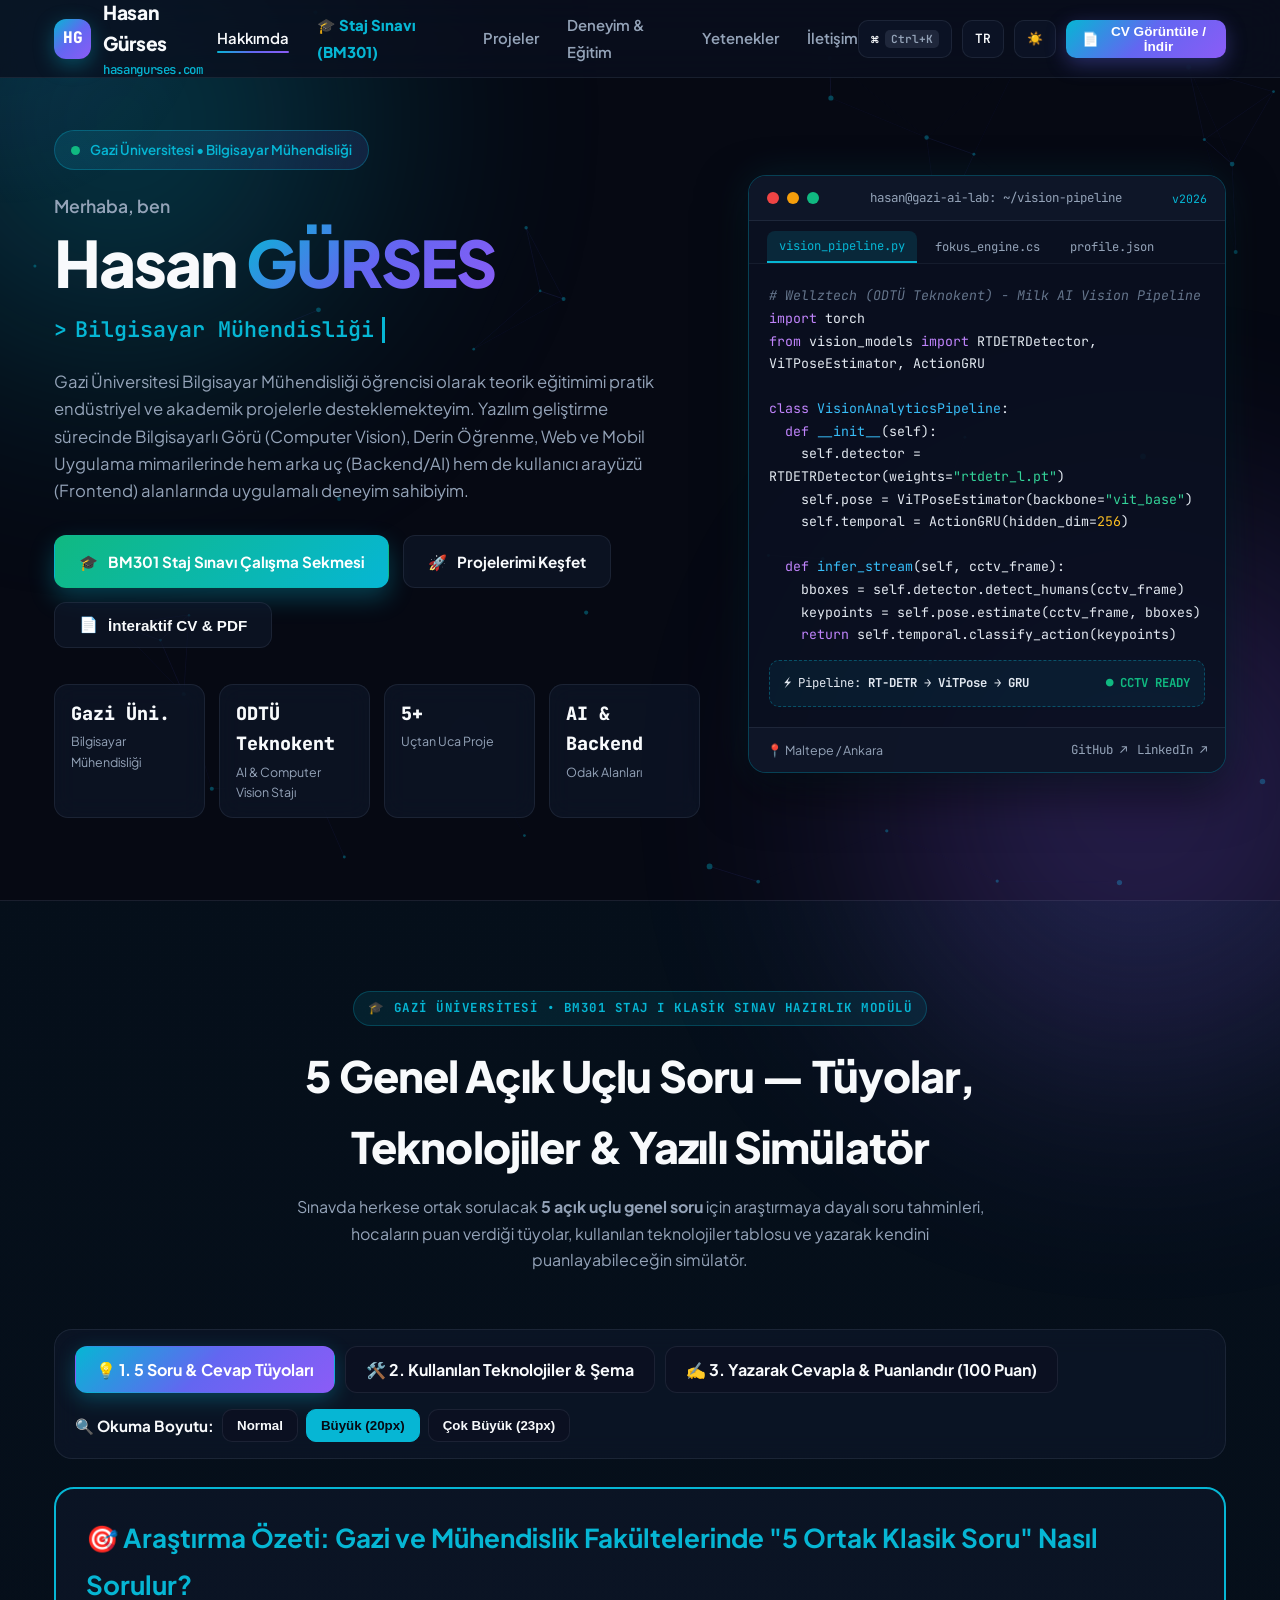
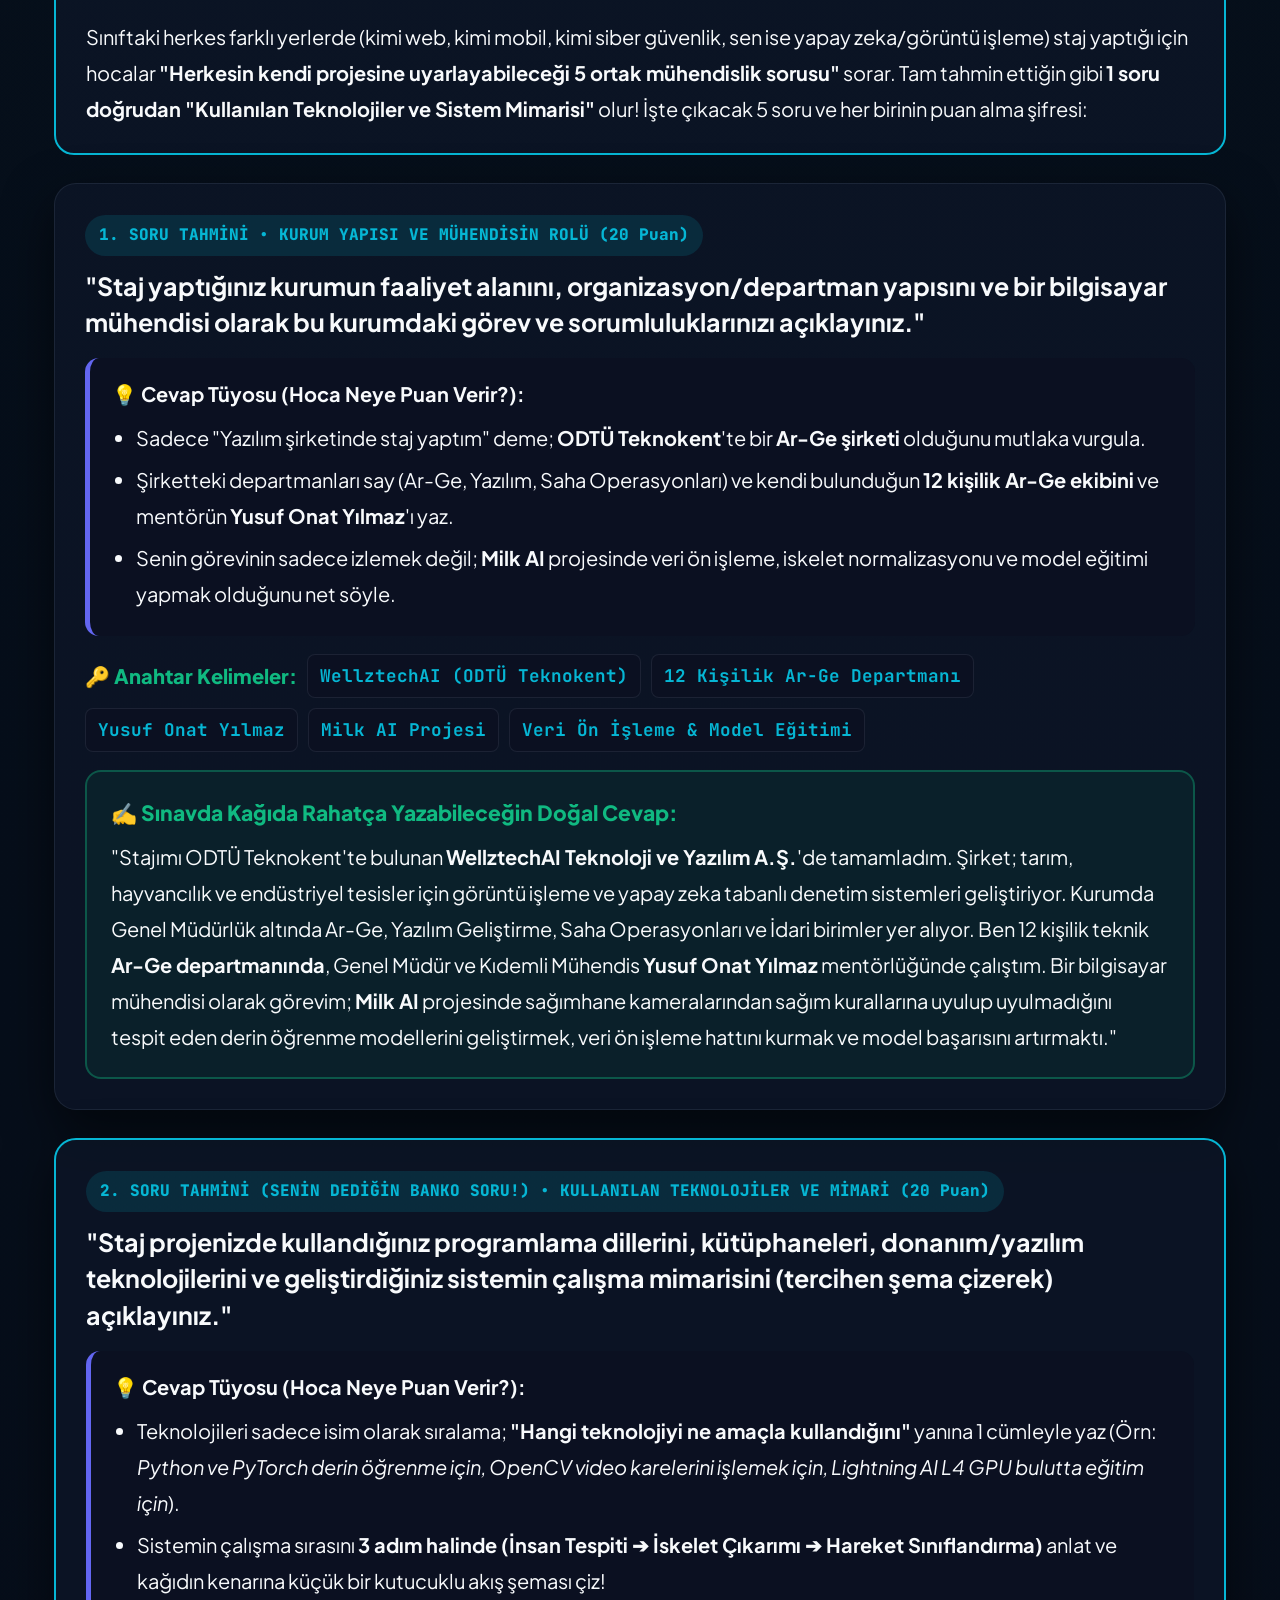
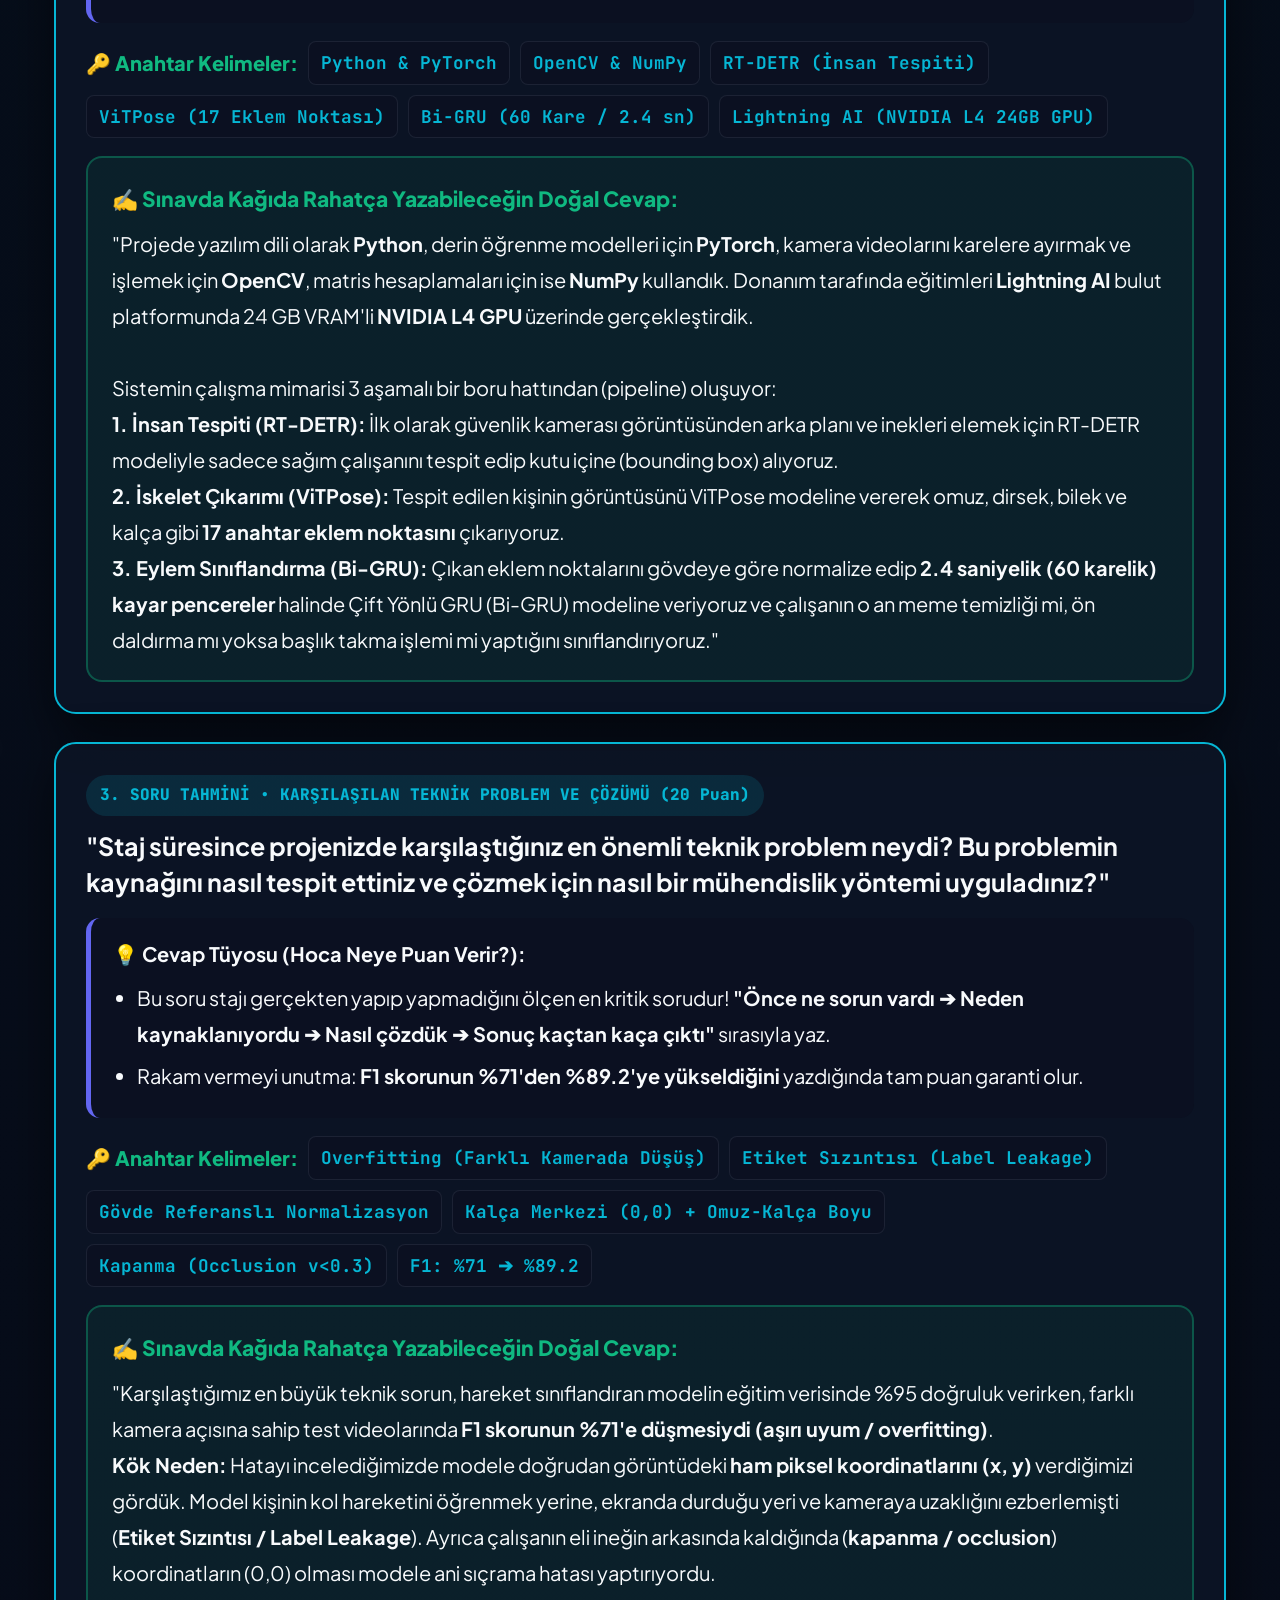
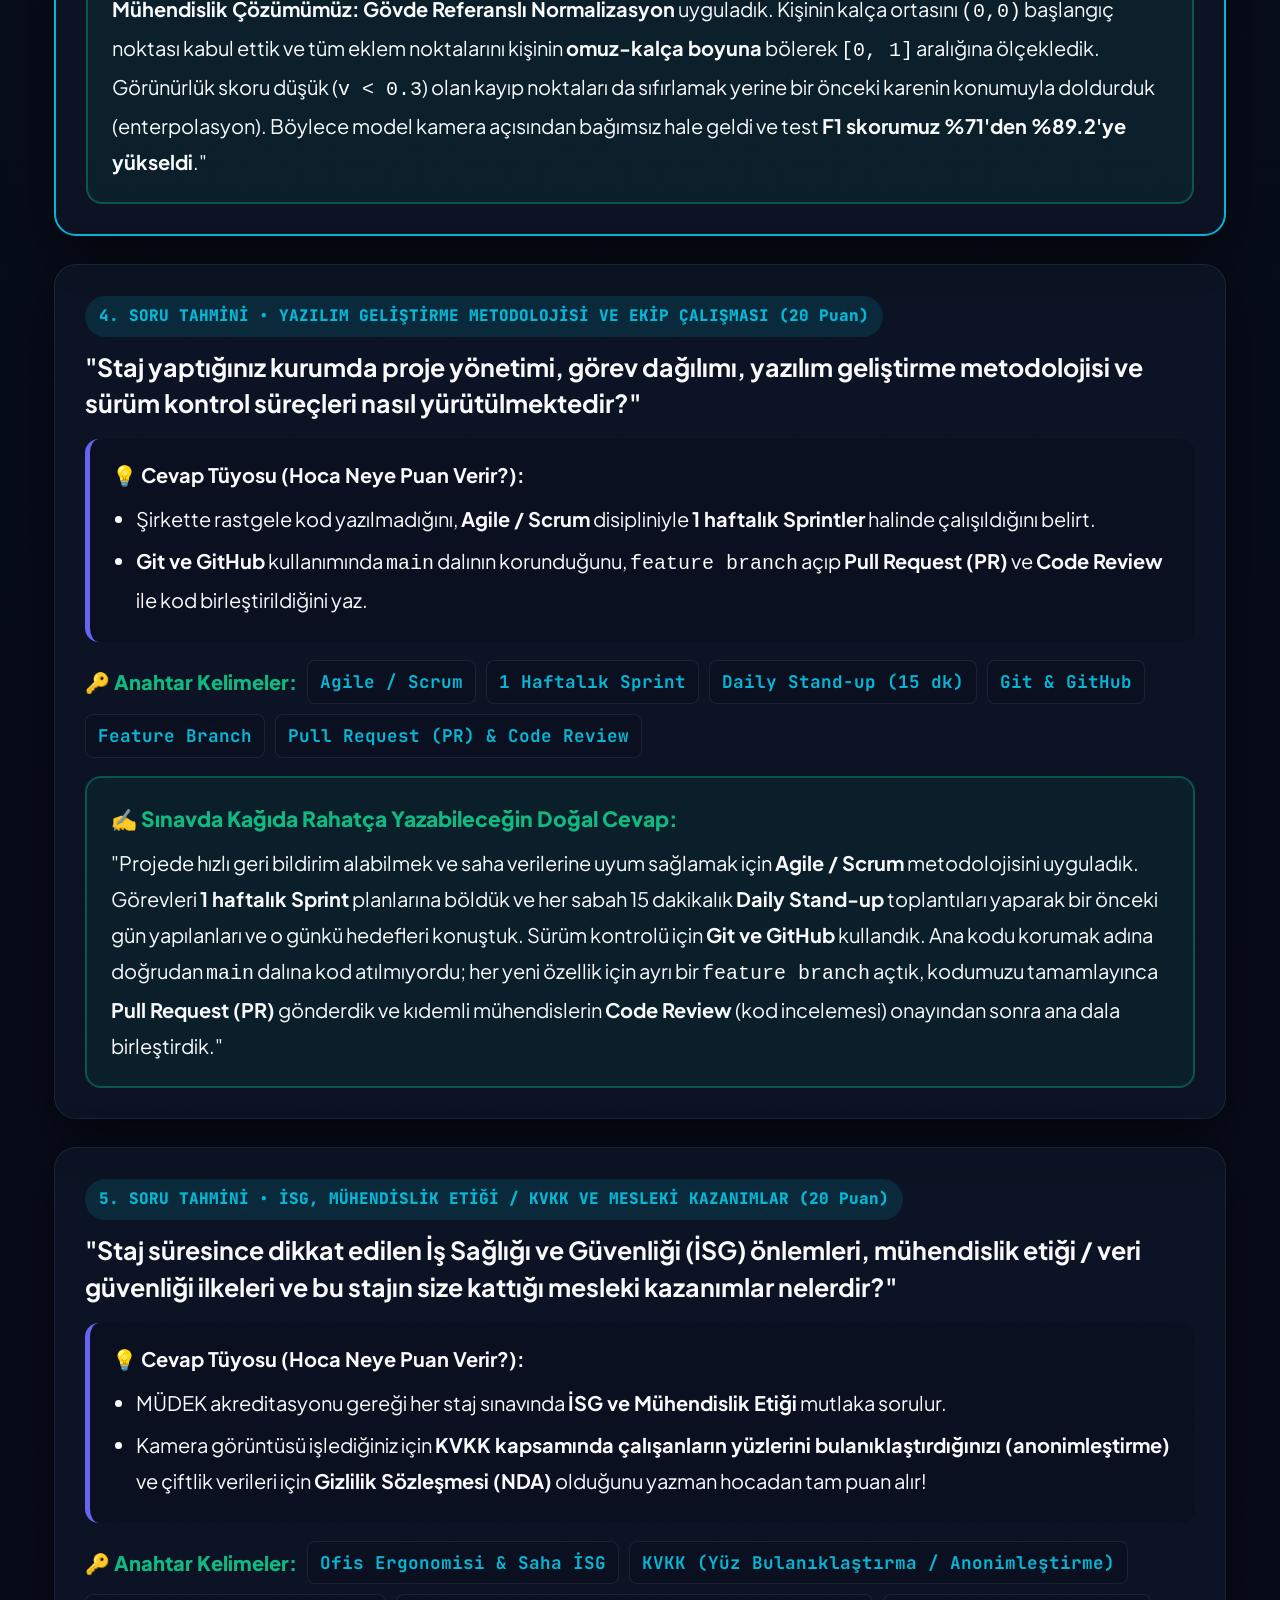
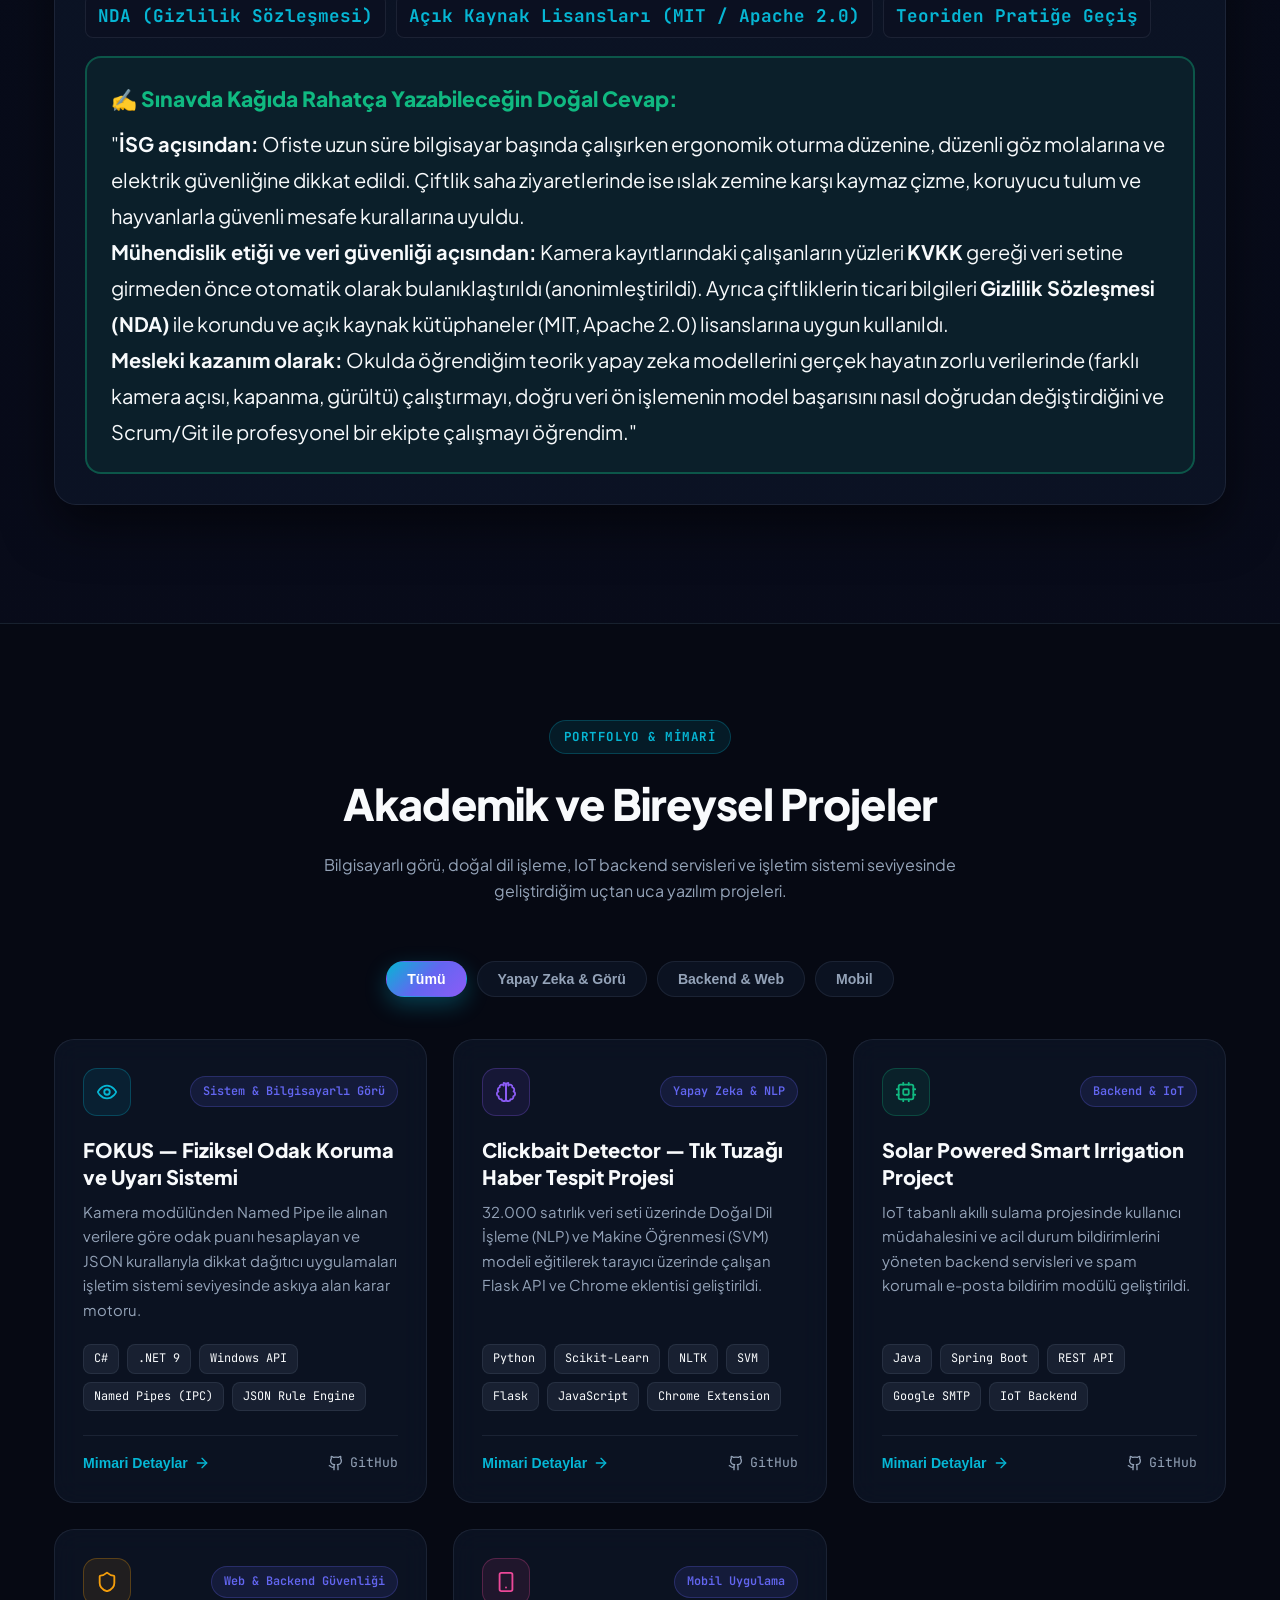
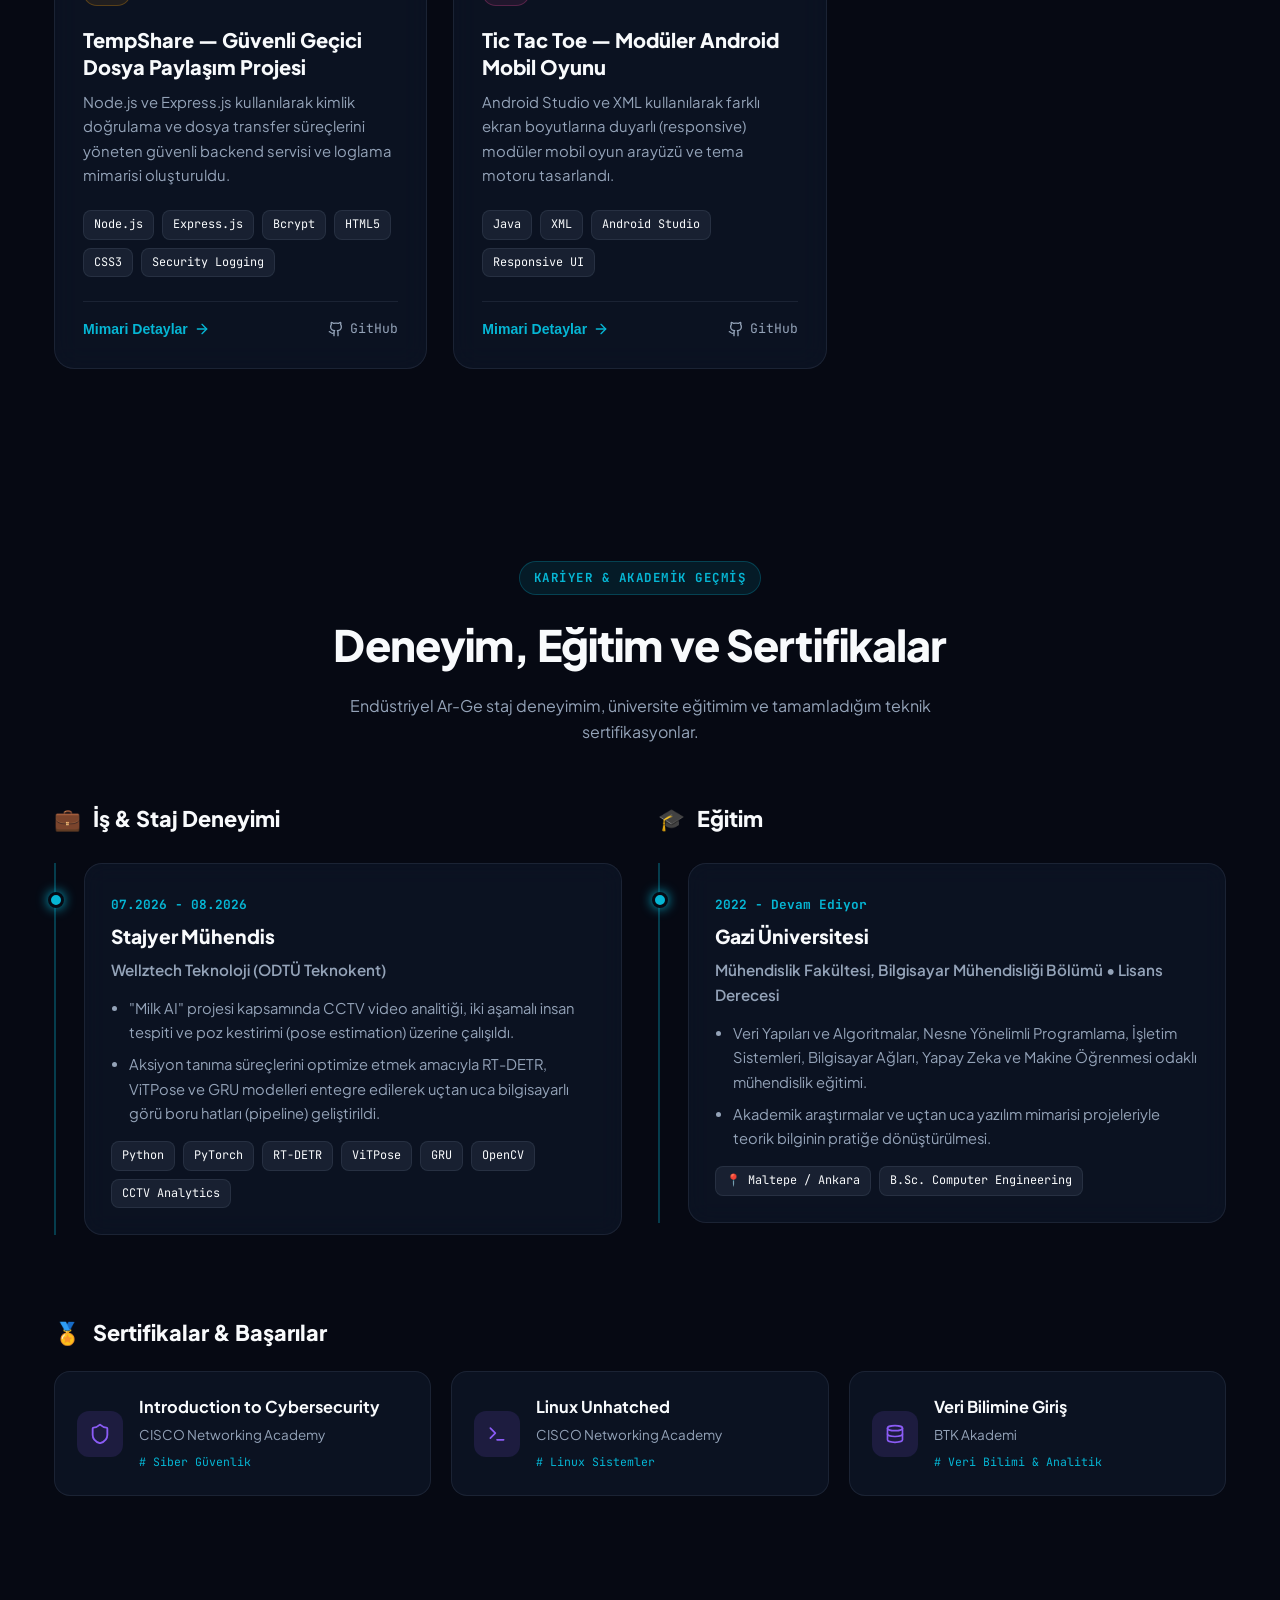
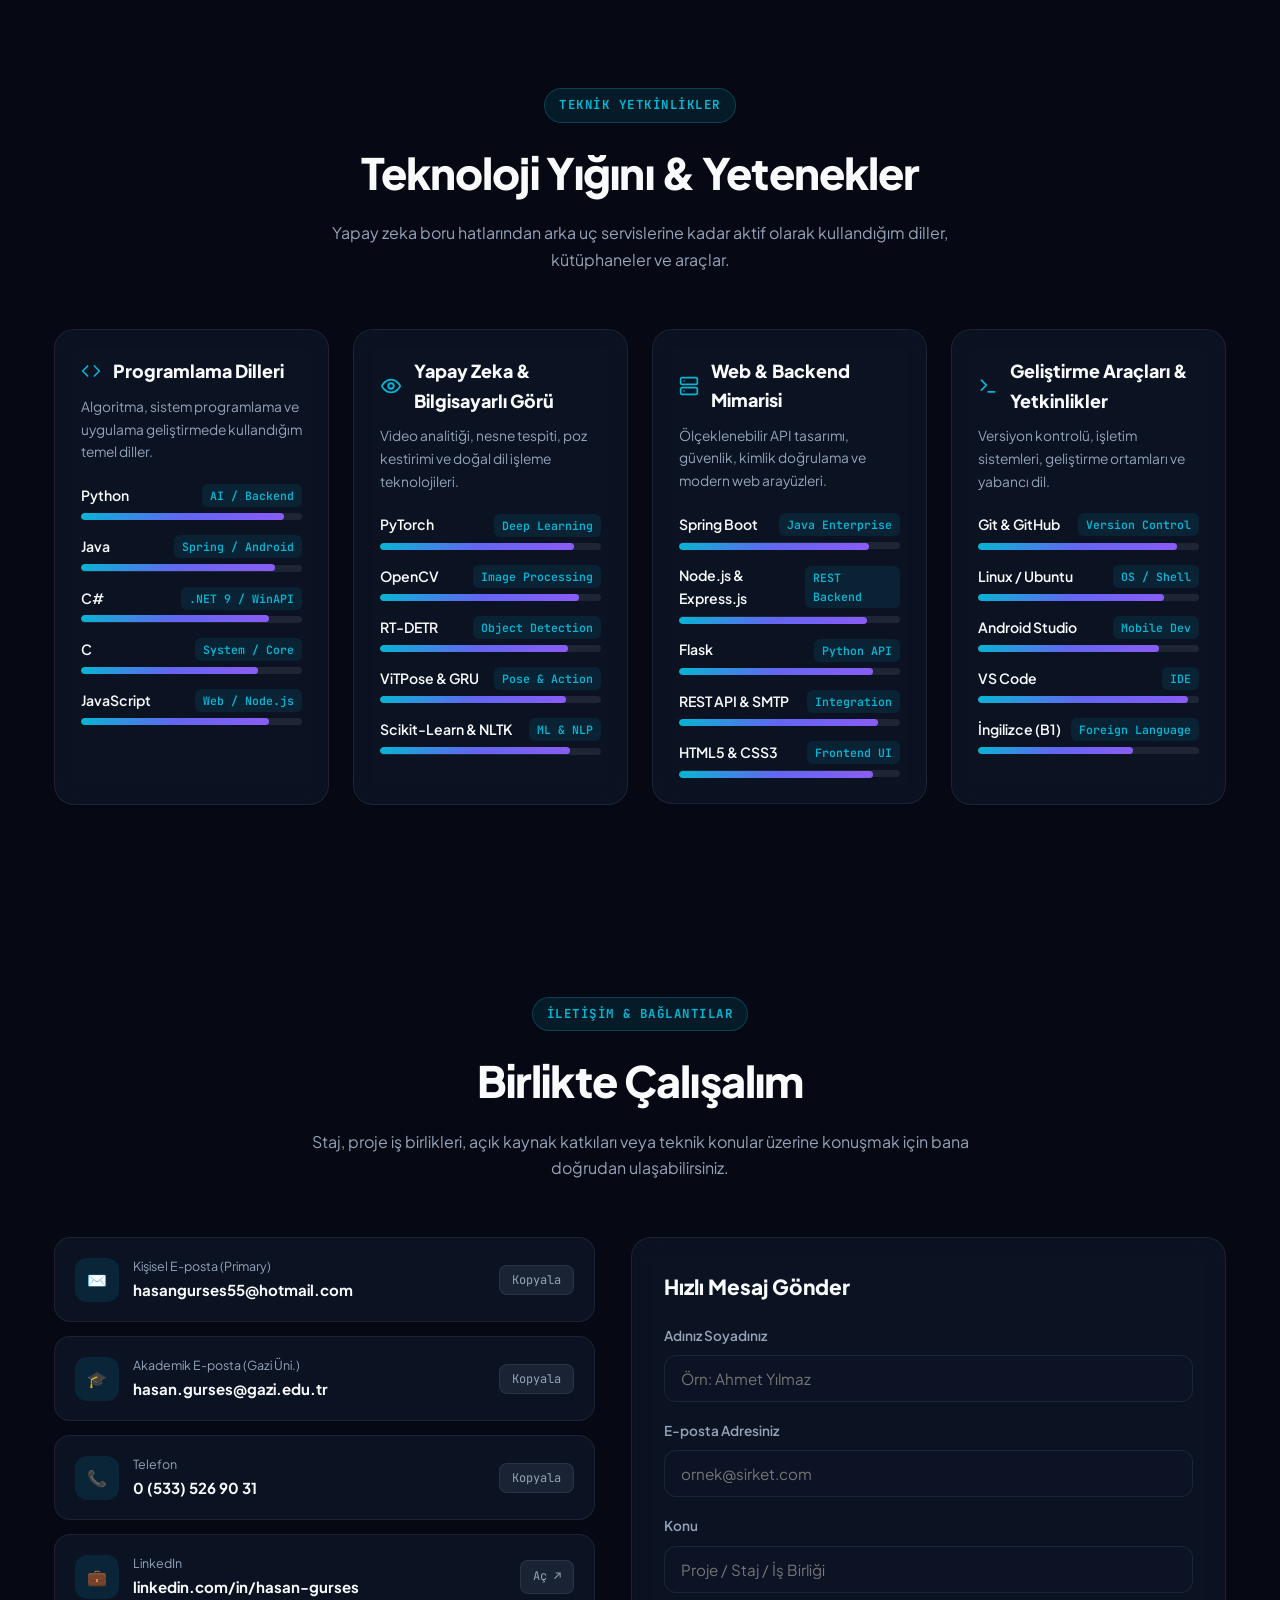
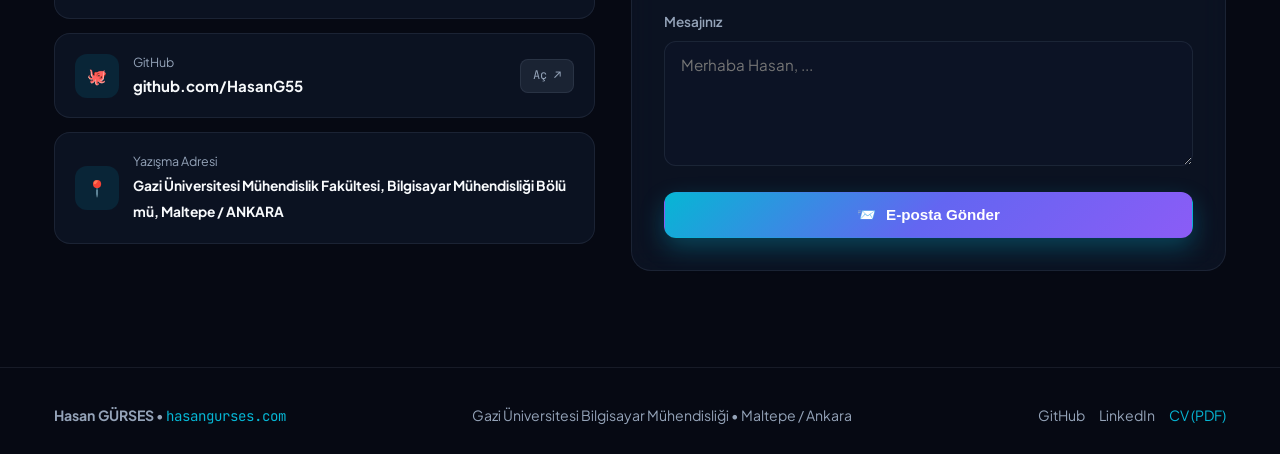
==== commit 4a4cca5d: "Add BM301 Staj I exam study and simulator tab" ====
--- a/index.html
+++ b/index.html
@@ -48,6 +48,7 @@
 
       <ul class="nav-links" id="nav-links">
         <li><a href="#about" class="active" data-i18n="navAbout">Hakkımda</a></li>
+        <li><a href="#staj-sinavi" style="color:var(--accent-cyan); font-weight:800;">🎓 Staj Sınavı (BM301)</a></li>
         <li><a href="#projects" data-i18n="navProjects">Projeler</a></li>
         <li><a href="#experience" data-i18n="navExperience">Deneyim & Eğitim</a></li>
         <li><a href="#skills" data-i18n="navSkills">Yetenekler</a></li>
@@ -99,7 +100,11 @@
           </p>
 
           <div class="hero-cta-group">
-            <a href="#projects" class="btn btn-primary">
+            <a href="#staj-sinavi" class="btn btn-primary" style="background:linear-gradient(135deg, #10b981, #06b6d4);">
+              <span>🎓</span>
+              <span>BM301 Staj Sınavı Çalışma Sekmesi</span>
+            </a>
+            <a href="#projects" class="btn btn-secondary">
               <span>🚀</span>
               <span data-i18n="heroPrimaryBtn">Projelerimi Keşfet</span>
             </a>
@@ -107,10 +112,6 @@
               <span>📄</span>
               <span data-i18n="heroSecondaryBtn">İnteraktif CV & PDF</span>
             </button>
-            <a href="#contact" class="btn btn-secondary">
-              <span>✉️</span>
-              <span data-i18n="heroContactBtn">İletişime Geç</span>
-            </a>
           </div>
 
           <div class="hero-stats" id="hero-stats"></div>
@@ -145,6 +146,467 @@
               </div>
             </div>
           </div>
+        </div>
+      </div>
+    </section>
+
+    <!-- ======================================================================
+         BM301 STAJ I SINAVI ÇALIŞMA & SİMÜLASYON SEKMESİ
+         ====================================================================== -->
+    <section id="staj-sinavi" class="staj-exam-section">
+      <div class="container">
+        <div class="section-header">
+          <span class="section-badge">🎓 GAZİ ÜNİVERSİTESİ • BM301 STAJ I KLASİK SINAV HAZIRLIK MODÜLÜ</span>
+          <h2 class="section-title">5 Genel Açık Uçlu Soru — Tüyolar, Teknolojiler & Yazılı Simülatör</h2>
+          <p class="section-subtitle" style="max-width: 860px;">
+            Sınavda herkese ortak sorulacak <strong>5 açık uçlu genel soru</strong> için araştırmaya dayalı soru tahminleri, hocaların puan verdiği tüyolar, kullanılan teknolojiler tablosu ve yazarak kendini puanlayabileceğin simülatör.
+          </p>
+        </div>
+
+        <!-- ÜST KONTROL ÇUBUĞU: YAZI BOYUTU & ALT SEKMELER -->
+        <div class="staj-toolbar">
+          <div class="staj-subtabs">
+            <button class="staj-tab-btn active" id="stajBtn-tuyolar" onclick="switchStajTab('tuyolar')">
+              💡 1. 5 Soru & Cevap Tüyoları
+            </button>
+            <button class="staj-tab-btn" id="stajBtn-teknolojiler" onclick="switchStajTab('teknolojiler')">
+              🛠️ 2. Kullanılan Teknolojiler & Şema
+            </button>
+            <button class="staj-tab-btn" id="stajBtn-simulator" onclick="switchStajTab('simulator')">
+              ✍️ 3. Yazarak Cevapla & Puanlandır (100 Puan)
+            </button>
+          </div>
+
+          <div class="staj-font-controls">
+            <span>🔍 Okuma Boyutu:</span>
+            <button onclick="setStajFontSize('18px', this)" class="staj-size-btn">Normal</button>
+            <button onclick="setStajFontSize('20px', this)" class="staj-size-btn active">Büyük (20px)</button>
+            <button onclick="setStajFontSize('23px', this)" class="staj-size-btn">Çok Büyük (23px)</button>
+          </div>
+        </div>
+
+        <!-- ANA İÇERİK KAPSAYICISI (BÜYÜK OKUNAKLI YAZI ALANI) -->
+        <div id="staj-readable-area" class="staj-readable-area" style="font-size: 20px;">
+
+          <!-- ================================================================
+               ALT SEKME 1: 5 SORU TAHMİNİ, HOCA TÜYOLARI & DOĞAL CEVAPLAR
+               ================================================================ -->
+          <div id="stajPanel-tuyolar" class="staj-panel">
+
+            <!-- GENEL STRATEJİ KUTUSU -->
+            <div class="staj-strategy-banner">
+              <h3>🎯 Araştırma Özeti: Gazi ve Mühendislik Fakültelerinde "5 Ortak Klasik Soru" Nasıl Sorulur?</h3>
+              <p>
+                Sınıftaki herkes farklı yerlerde (kimi web, kimi mobil, kimi siber güvenlik, sen ise yapay zeka/görüntü işleme) staj yaptığı için hocalar <strong>"Herkesin kendi projesine uyarlayabileceği 5 ortak mühendislik sorusu"</strong> sorar. Tam tahmin ettiğin gibi <strong>1 soru doğrudan "Kullanılan Teknolojiler ve Sistem Mimarisi"</strong> olur! İşte çıkacak 5 soru ve her birinin puan alma şifresi:
+              </p>
+            </div>
+
+            <!-- SORU 1 REHBERİ -->
+            <div class="staj-q-card">
+              <div class="staj-q-badge">1. SORU TAHMİNİ • KURUM YAPISI VE MÜHENDİSİN ROLÜ (20 Puan)</div>
+              <h3 class="staj-q-title">
+                "Staj yaptığınız kurumun faaliyet alanını, organizasyon/departman yapısını ve bir bilgisayar mühendisi olarak bu kurumdaki görev ve sorumluluklarınızı açıklayınız."
+              </h3>
+
+              <div class="staj-tip-box">
+                <strong>💡 Cevap Tüyosu (Hoca Neye Puan Verir?):</strong>
+                <ul>
+                  <li>Sadece "Yazılım şirketinde staj yaptım" deme; <strong>ODTÜ Teknokent</strong>'te bir <strong>Ar-Ge şirketi</strong> olduğunu mutlaka vurgula.</li>
+                  <li>Şirketteki departmanları say (Ar-Ge, Yazılım, Saha Operasyonları) ve kendi bulunduğun <strong>12 kişilik Ar-Ge ekibini</strong> ve mentörün <strong>Yusuf Onat Yılmaz</strong>'ı yaz.</li>
+                  <li>Senin görevinin sadece izlemek değil; <strong>Milk AI</strong> projesinde veri ön işleme, iskelet normalizasyonu ve model eğitimi yapmak olduğunu net söyle.</li>
+                </ul>
+              </div>
+
+              <div class="staj-keywords">
+                <span>🔑 Anahtar Kelimeler:</span>
+                <code>WellztechAI (ODTÜ Teknokent)</code>
+                <code>12 Kişilik Ar-Ge Departmanı</code>
+                <code>Yusuf Onat Yılmaz</code>
+                <code>Milk AI Projesi</code>
+                <code>Veri Ön İşleme & Model Eğitimi</code>
+              </div>
+
+              <div class="staj-natural-answer">
+                <div class="staj-ans-header">✍️ Sınavda Kağıda Rahatça Yazabileceğin Doğal Cevap:</div>
+                <p>
+                  "Stajımı ODTÜ Teknokent'te bulunan <strong>WellztechAI Teknoloji ve Yazılım A.Ş.</strong>'de tamamladım. Şirket; tarım, hayvancılık ve endüstriyel tesisler için görüntü işleme ve yapay zeka tabanlı denetim sistemleri geliştiriyor. Kurumda Genel Müdürlük altında Ar-Ge, Yazılım Geliştirme, Saha Operasyonları ve İdari birimler yer alıyor. Ben 12 kişilik teknik <strong>Ar-Ge departmanında</strong>, Genel Müdür ve Kıdemli Mühendis <strong>Yusuf Onat Yılmaz</strong> mentörlüğünde çalıştım. Bir bilgisayar mühendisi olarak görevim; <strong>Milk AI</strong> projesinde sağımhane kameralarından sağım kurallarına uyulup uyulmadığını tespit eden derin öğrenme modellerini geliştirmek, veri ön işleme hattını kurmak ve model başarısını artırmaktı."
+                </p>
+              </div>
+            </div>
+
+            <!-- SORU 2 REHBERİ (KULLANILAN TEKNOLOJİLER VE MİMARİ) -->
+            <div class="staj-q-card staj-card-featured">
+              <div class="staj-q-badge">2. SORU TAHMİNİ (SENİN DEDİĞİN BANKO SORU!) • KULLANILAN TEKNOLOJİLER VE MİMARİ (20 Puan)</div>
+              <h3 class="staj-q-title">
+                "Staj projenizde kullandığınız programlama dillerini, kütüphaneleri, donanım/yazılım teknolojilerini ve geliştirdiğiniz sistemin çalışma mimarisini (tercihen şema çizerek) açıklayınız."
+              </h3>
+
+              <div class="staj-tip-box">
+                <strong>💡 Cevap Tüyosu (Hoca Neye Puan Verir?):</strong>
+                <ul>
+                  <li>Teknolojileri sadece isim olarak sıralama; <strong>"Hangi teknolojiyi ne amaçla kullandığını"</strong> yanına 1 cümleyle yaz (Örn: <em>Python ve PyTorch derin öğrenme için, OpenCV video karelerini işlemek için, Lightning AI L4 GPU bulutta eğitim için</em>).</li>
+                  <li>Sistemin çalışma sırasını <strong>3 adım halinde (İnsan Tespiti ➔ İskelet Çıkarımı ➔ Hareket Sınıflandırma)</strong> anlat ve kağıdın kenarına küçük bir kutucuklu akış şeması çiz!</li>
+                </ul>
+              </div>
+
+              <div class="staj-keywords">
+                <span>🔑 Anahtar Kelimeler:</span>
+                <code>Python & PyTorch</code>
+                <code>OpenCV & NumPy</code>
+                <code>RT-DETR (İnsan Tespiti)</code>
+                <code>ViTPose (17 Eklem Noktası)</code>
+                <code>Bi-GRU (60 Kare / 2.4 sn)</code>
+                <code>Lightning AI (NVIDIA L4 24GB GPU)</code>
+              </div>
+
+              <div class="staj-natural-answer">
+                <div class="staj-ans-header">✍️ Sınavda Kağıda Rahatça Yazabileceğin Doğal Cevap:</div>
+                <p>
+                  "Projede yazılım dili olarak <strong>Python</strong>, derin öğrenme modelleri için <strong>PyTorch</strong>, kamera videolarını karelere ayırmak ve işlemek için <strong>OpenCV</strong>, matris hesaplamaları için ise <strong>NumPy</strong> kullandık. Donanım tarafında eğitimleri <strong>Lightning AI</strong> bulut platformunda 24 GB VRAM'li <strong>NVIDIA L4 GPU</strong> üzerinde gerçekleştirdik.<br><br>
+                  Sistemin çalışma mimarisi 3 aşamalı bir boru hattından (pipeline) oluşuyor:<br>
+                  <strong>1. İnsan Tespiti (RT-DETR):</strong> İlk olarak güvenlik kamerası görüntüsünden arka planı ve inekleri elemek için RT-DETR modeliyle sadece sağım çalışanını tespit edip kutu içine (bounding box) alıyoruz.<br>
+                  <strong>2. İskelet Çıkarımı (ViTPose):</strong> Tespit edilen kişinin görüntüsünü ViTPose modeline vererek omuz, dirsek, bilek ve kalça gibi <strong>17 anahtar eklem noktasını</strong> çıkarıyoruz.<br>
+                  <strong>3. Eylem Sınıflandırma (Bi-GRU):</strong> Çıkan eklem noktalarını gövdeye göre normalize edip <strong>2.4 saniyelik (60 karelik) kayar pencereler</strong> halinde Çift Yönlü GRU (Bi-GRU) modeline veriyoruz ve çalışanın o an meme temizliği mi, ön daldırma mı yoksa başlık takma işlemi mi yaptığını sınıflandırıyoruz."
+                </p>
+              </div>
+            </div>
+
+            <!-- SORU 3 REHBERİ -->
+            <div class="staj-q-card staj-card-featured">
+              <div class="staj-q-badge">3. SORU TAHMİNİ • KARŞILAŞILAN TEKNİK PROBLEM VE ÇÖZÜMÜ (20 Puan)</div>
+              <h3 class="staj-q-title">
+                "Staj süresince projenizde karşılaştığınız en önemli teknik problem neydi? Bu problemin kaynağını nasıl tespit ettiniz ve çözmek için nasıl bir mühendislik yöntemi uyguladınız?"
+              </h3>
+
+              <div class="staj-tip-box">
+                <strong>💡 Cevap Tüyosu (Hoca Neye Puan Verir?):</strong>
+                <ul>
+                  <li>Bu soru stajı gerçekten yapıp yapmadığını ölçen en kritik sorudur! <strong>"Önce ne sorun vardı ➔ Neden kaynaklanıyordu ➔ Nasıl çözdük ➔ Sonuç kaçtan kaça çıktı"</strong> sırasıyla yaz.</li>
+                  <li>Rakam vermeyi unutma: <strong>F1 skorunun %71'den %89.2'ye yükseldiğini</strong> yazdığında tam puan garanti olur.</li>
+                </ul>
+              </div>
+
+              <div class="staj-keywords">
+                <span>🔑 Anahtar Kelimeler:</span>
+                <code>Overfitting (Farklı Kamerada Düşüş)</code>
+                <code>Etiket Sızıntısı (Label Leakage)</code>
+                <code>Gövde Referanslı Normalizasyon</code>
+                <code>Kalça Merkezi (0,0) + Omuz-Kalça Boyu</code>
+                <code>Kapanma (Occlusion v&lt;0.3)</code>
+                <code>F1: %71 ➔ %89.2</code>
+              </div>
+
+              <div class="staj-natural-answer">
+                <div class="staj-ans-header">✍️ Sınavda Kağıda Rahatça Yazabileceğin Doğal Cevap:</div>
+                <p>
+                  "Karşılaştığımız en büyük teknik sorun, hareket sınıflandıran modelin eğitim verisinde %95 doğruluk verirken, farklı kamera açısına sahip test videolarında <strong>F1 skorunun %71'e düşmesiydi (aşırı uyum / overfitting)</strong>.<br>
+                  <strong>Kök Neden:</strong> Hatayı incelediğimizde modele doğrudan görüntüdeki <strong>ham piksel koordinatlarını (x, y)</strong> verdiğimizi gördük. Model kişinin kol hareketini öğrenmek yerine, ekranda durduğu yeri ve kameraya uzaklığını ezberlemişti (<strong>Etiket Sızıntısı / Label Leakage</strong>). Ayrıca çalışanın eli ineğin arkasında kaldığında (<strong>kapanma / occlusion</strong>) koordinatların (0,0) olması modele ani sıçrama hatası yaptırıyordu.<br>
+                  <strong>Mühendislik Çözümümüz:</strong> <strong>Gövde Referanslı Normalizasyon</strong> uyguladık. Kişinin kalça ortasını <code>(0,0)</code> başlangıç noktası kabul ettik ve tüm eklem noktalarını kişinin <strong>omuz-kalça boyuna</strong> bölerek <code>[0, 1]</code> aralığına ölçekledik. Görünürlük skoru düşük (<code>v &lt; 0.3</code>) olan kayıp noktaları da sıfırlamak yerine bir önceki karenin konumuyla doldurduk (enterpolasyon). Böylece model kamera açısından bağımsız hale geldi ve test <strong>F1 skorumuz %71'den %89.2'ye yükseldi</strong>."
+                </p>
+              </div>
+            </div>
+
+            <!-- SORU 4 REHBERİ -->
+            <div class="staj-q-card">
+              <div class="staj-q-badge">4. SORU TAHMİNİ • YAZILIM GELİŞTİRME METODOLOJİSİ VE EKİP ÇALIŞMASI (20 Puan)</div>
+              <h3 class="staj-q-title">
+                "Staj yaptığınız kurumda proje yönetimi, görev dağılımı, yazılım geliştirme metodolojisi ve sürüm kontrol süreçleri nasıl yürütülmektedir?"
+              </h3>
+
+              <div class="staj-tip-box">
+                <strong>💡 Cevap Tüyosu (Hoca Neye Puan Verir?):</strong>
+                <ul>
+                  <li>Şirkette rastgele kod yazılmadığını, <strong>Agile / Scrum</strong> disipliniyle <strong>1 haftalık Sprintler</strong> halinde çalışıldığını belirt.</li>
+                  <li><strong>Git ve GitHub</strong> kullanımında <code>main</code> dalının korunduğunu, <code>feature branch</code> açıp <strong>Pull Request (PR)</strong> ve <strong>Code Review</strong> ile kod birleştirildiğini yaz.</li>
+                </ul>
+              </div>
+
+              <div class="staj-keywords">
+                <span>🔑 Anahtar Kelimeler:</span>
+                <code>Agile / Scrum</code>
+                <code>1 Haftalık Sprint</code>
+                <code>Daily Stand-up (15 dk)</code>
+                <code>Git & GitHub</code>
+                <code>Feature Branch</code>
+                <code>Pull Request (PR) & Code Review</code>
+              </div>
+
+              <div class="staj-natural-answer">
+                <div class="staj-ans-header">✍️ Sınavda Kağıda Rahatça Yazabileceğin Doğal Cevap:</div>
+                <p>
+                  "Projede hızlı geri bildirim alabilmek ve saha verilerine uyum sağlamak için <strong>Agile / Scrum</strong> metodolojisini uyguladık. Görevleri <strong>1 haftalık Sprint</strong> planlarına böldük ve her sabah 15 dakikalık <strong>Daily Stand-up</strong> toplantıları yaparak bir önceki gün yapılanları ve o günkü hedefleri konuştuk. Sürüm kontrolü için <strong>Git ve GitHub</strong> kullandık. Ana kodu korumak adına doğrudan <code>main</code> dalına kod atılmıyordu; her yeni özellik için ayrı bir <code>feature branch</code> açtık, kodumuzu tamamlayınca <strong>Pull Request (PR)</strong> gönderdik ve kıdemli mühendislerin <strong>Code Review</strong> (kod incelemesi) onayından sonra ana dala birleştirdik."
+                </p>
+              </div>
+            </div>
+
+            <!-- SORU 5 REHBERİ -->
+            <div class="staj-q-card">
+              <div class="staj-q-badge">5. SORU TAHMİNİ • İSG, MÜHENDİSLİK ETİĞİ / KVKK VE MESLEKİ KAZANIMLAR (20 Puan)</div>
+              <h3 class="staj-q-title">
+                "Staj süresince dikkat edilen İş Sağlığı ve Güvenliği (İSG) önlemleri, mühendislik etiği / veri güvenliği ilkeleri ve bu stajın size kattığı mesleki kazanımlar nelerdir?"
+              </h3>
+
+              <div class="staj-tip-box">
+                <strong>💡 Cevap Tüyosu (Hoca Neye Puan Verir?):</strong>
+                <ul>
+                  <li>MÜDEK akreditasyonu gereği her staj sınavında <strong>İSG ve Mühendislik Etiği</strong> mutlaka sorulur.</li>
+                  <li>Kamera görüntüsü işlediğiniz için <strong>KVKK kapsamında çalışanların yüzlerini bulanıklaştırdığınızı (anonimleştirme)</strong> ve çiftlik verileri için <strong>Gizlilik Sözleşmesi (NDA)</strong> olduğunu yazman hocadan tam puan alır!</li>
+                </ul>
+              </div>
+
+              <div class="staj-keywords">
+                <span>🔑 Anahtar Kelimeler:</span>
+                <code>Ofis Ergonomisi & Saha İSG</code>
+                <code>KVKK (Yüz Bulanıklaştırma / Anonimleştirme)</code>
+                <code>NDA (Gizlilik Sözleşmesi)</code>
+                <code>Açık Kaynak Lisansları (MIT / Apache 2.0)</code>
+                <code>Teoriden Pratiğe Geçiş</code>
+              </div>
+
+              <div class="staj-natural-answer">
+                <div class="staj-ans-header">✍️ Sınavda Kağıda Rahatça Yazabileceğin Doğal Cevap:</div>
+                <p>
+                  "<strong>İSG açısından:</strong> Ofiste uzun süre bilgisayar başında çalışırken ergonomik oturma düzenine, düzenli göz molalarına ve elektrik güvenliğine dikkat edildi. Çiftlik saha ziyaretlerinde ise ıslak zemine karşı kaymaz çizme, koruyucu tulum ve hayvanlarla güvenli mesafe kurallarına uyuldu.<br>
+                  <strong>Mühendislik etiği ve veri güvenliği açısından:</strong> Kamera kayıtlarındaki çalışanların yüzleri <strong>KVKK</strong> gereği veri setine girmeden önce otomatik olarak bulanıklaştırıldı (anonimleştirildi). Ayrıca çiftliklerin ticari bilgileri <strong>Gizlilik Sözleşmesi (NDA)</strong> ile korundu ve açık kaynak kütüphaneler (MIT, Apache 2.0) lisanslarına uygun kullanıldı.<br>
+                  <strong>Mesleki kazanım olarak:</strong> Okulda öğrendiğim teorik yapay zeka modellerini gerçek hayatın zorlu verilerinde (farklı kamera açısı, kapanma, gürültü) çalıştırmayı, doğru veri ön işlemenin model başarısını nasıl doğrudan değiştirdiğini ve Scrum/Git ile profesyonel bir ekipte çalışmayı öğrendim."
+                </p>
+              </div>
+            </div>
+
+          </div>
+
+          <!-- ================================================================
+               ALT SEKME 2: KULLANILAN TEKNOLOJİLER TABLOSU & MİMARİ ŞEMA
+               ================================================================ -->
+          <div id="stajPanel-teknolojiler" class="staj-panel hidden">
+
+            <div class="staj-q-card">
+              <div class="staj-q-badge">TEKNOLOJİ REHBERİ • HANGİ TEKNOLOJİYİ NEDEN KULLANDIK?</div>
+              <h3 class="staj-q-title">🛠️ Sınavda "Kullanılan Teknolojiler" Sorulursa Yazacağın Tam Liste</h3>
+              <p style="color: var(--text-secondary); margin-bottom: 18px;">
+                Sınavda kullanılan teknolojileri sorarlarsa bu tablodaki 7 kalemi ve yanındaki "Neden Kullandık?" açıklamasını yazman seni sınıfta en üst sıraya taşır:
+              </p>
+
+              <div style="overflow-x: auto;">
+                <table class="staj-tech-table">
+                  <thead>
+                    <tr>
+                      <th>Teknoloji / Araç</th>
+                      <th>Kategorisi</th>
+                      <th>Projede Ne İşe Yaradı & Neden Seçildi? (Sınavda Yazacağın Açıklama)</th>
+                    </tr>
+                  </thead>
+                  <tbody>
+                    <tr>
+                      <td><strong>Python 3.10 & PyTorch</strong></td>
+                      <td>Dil & Derin Öğrenme</td>
+                      <td>Tüm yapay zeka modellerinin (RT-DETR, ViTPose, Bi-GRU) eğitimi, tensör işlemleri ve GPU hızlandırması için kullanıldı.</td>
+                    </tr>
+                    <tr>
+                      <td><strong>OpenCV & NumPy</strong></td>
+                      <td>Görüntü İşleme & Matematik</td>
+                      <td>Kamera (CCTV) videolarını karelere (frame) ayırmak, kırpmak ve iskelet koordinatlarının matris/normalizasyon hesaplarını yapmak için kullanıldı.</td>
+                    </tr>
+                    <tr>
+                      <td><strong>RT-DETR</strong></td>
+                      <td>1. Aşama: Nesne Tespiti</td>
+                      <td>Sağımhanedeki insanları gerçek zamanlı tespit etmek için kullanıldı. Klasik YOLO'daki NMS gecikmesi olmadığı için hızlı ve kararlı çalıştı.</td>
+                    </tr>
+                    <tr>
+                      <td><strong>ViTPose</strong></td>
+                      <td>2. Aşama: İskelet Tahmini</td>
+                      <td>Tespit edilen çalışanın omuz, dirsek, bilek ve kalça gibi <strong>17 anatomik eklem noktasını</strong> çıkarmak için kullanıldı.</td>
+                    </tr>
+                    <tr>
+                      <td><strong>Çift Yönlü GRU (Bi-GRU)</strong></td>
+                      <td>3. Aşama: Zaman Serisi</td>
+                      <td><strong>60 karelik (2.4 sn) kayar pencerelerdeki</strong> eklem hareketlerinden sağım adımını sınıflandırmak için kullanıldı. LSTM'e göre %30 daha az parametreli ve hızlı olduğu için seçildi.</td>
+                    </tr>
+                    <tr>
+                      <td><strong>Lightning AI & NVIDIA L4 GPU</strong></td>
+                      <td>Bulut & Donanım</td>
+                      <td>Modellerin eğitimi yüksek işlem gücü gerektirdiği için <strong>24 GB VRAM</strong> kapasiteli L4 GPU sunucuları bulut üzerinden kullanıldı.</td>
+                    </tr>
+                    <tr>
+                      <td><strong>Git, GitHub & Scrum</strong></td>
+                      <td>Sürüm Kontrol & Süreç</td>
+                      <td>1 haftalık sprintlerle görev takibi yapıldı; kodlar <code>feature branch</code>, <strong>Pull Request (PR)</strong> ve <strong>Code Review</strong> ile yönetildi.</td>
+                    </tr>
+                  </tbody>
+                </table>
+              </div>
+            </div>
+
+            <div class="staj-q-card">
+              <div class="staj-q-badge">KAĞIDA ÇİZİLECEK ŞEMA • SİSTEM MİMARİSİ BLOK DİYAGRAMI</div>
+              <h3 class="staj-q-title">📐 Sınav Kağıdının Ortasına Çizeceğin 5 Kutulu Akış Şeması</h3>
+              <p style="color: var(--text-secondary); margin-bottom: 20px;">
+                Teknoloji veya mimari sorusunda açıklamaya başlamadan önce kağıda şu 5 kutuyu alt alta çizip oklarla bağla:
+              </p>
+
+              <div class="staj-diagram-wrap">
+                <div class="staj-diagram-box">
+                  <span class="step-num">ADIM 1</span>
+                  <strong>📹 CCTV Kamera Video Akışı (1080p, 25 FPS)</strong>
+                  <span>Sağımhane kameralarından gelen ham görüntü kareleri (OpenCV ile okunur)</span>
+                </div>
+                <div class="staj-diagram-arrow">⬇️</div>
+                <div class="staj-diagram-box">
+                  <span class="step-num">ADIM 2</span>
+                  <strong>🎯 RT-DETR (Gerçek Zamanlı İnsan Tespiti)</strong>
+                  <span>Arka plan ve inekler elenir, sadece sağım personeli kutu (Bounding Box) içine alınır</span>
+                </div>
+                <div class="staj-diagram-arrow">⬇️</div>
+                <div class="staj-diagram-box">
+                  <span class="step-num">ADIM 3</span>
+                  <strong>🦴 ViTPose (17 Anahtar Eklem Noktası Çıkarımı)</strong>
+                  <span>Kırpılan personel görüntüsünden omuz, dirsek, bilek, kalça koordinatları (x, y, v) çıkarılır</span>
+                </div>
+                <div class="staj-diagram-arrow">⬇️</div>
+                <div class="staj-diagram-box featured">
+                  <span class="step-num">ADIM 4 (KRİTİK MÜHENDİSLİK ÇÖZÜMÜ)</span>
+                  <strong>📐 Gövde Referanslı Normalizasyon & 60 Kare (2.4 sn) Kayar Pencere</strong>
+                  <span>Kalça merkezi (0,0) alınır, omuz-kalça boyuna bölünür, v&lt;0.3 kayıp noktalar enterpole edilir</span>
+                </div>
+                <div class="staj-diagram-arrow">⬇️</div>
+                <div class="staj-diagram-box">
+                  <span class="step-num">ADIM 5</span>
+                  <strong>🧠 Çift Yönlü GRU (Bi-GRU) Eylem Sınıflandırma</strong>
+                  <span>Çıktı: Meme Temizliği / Ön Daldırma / Başlık Takma / Sağım Protokol İhlali Tespiti</span>
+                </div>
+              </div>
+            </div>
+
+          </div>
+
+          <!-- ================================================================
+               ALT SEKME 3: 5 AÇIK UÇLU SORU YAZILI SİMÜLATÖRÜ (100 PUAN)
+               ================================================================ -->
+          <div id="stajPanel-simulator" class="staj-panel hidden">
+
+            <!-- TOPLAM PUAN PANELİ -->
+            <div class="staj-score-banner">
+              <div style="flex: 1; min-width: 280px;">
+                <div style="display:flex; justify-content:space-between; align-items:center; margin-bottom:8px;">
+                  <strong>🏆 Yazılı Sınav Simülasyonu Toplam Puanın:</strong>
+                  <span id="stajTotalScoreText" style="font-size:1.3em; font-weight:800; color:var(--accent-cyan);">0 / 100 Puan</span>
+                </div>
+                <div class="staj-prog-bg">
+                  <div id="stajTotalScoreBar" class="staj-prog-fill" style="width:0%;"></div>
+                </div>
+              </div>
+              <div style="display:flex; flex-wrap:wrap; gap:10px;">
+                <button class="btn btn-primary" onclick="gradeAllStajQuestions()">🎯 Tüm Sınavı Puanla (100 Üzerinden)</button>
+                <button class="btn btn-secondary" onclick="copyStajAnswersForAI()">📋 Cevaplarımı Kopyala</button>
+              </div>
+            </div>
+
+            <div id="stajCopyAlert" class="hidden" style="margin-bottom:20px; padding:14px 18px; border-radius:12px; background:rgba(16,185,129,0.18); border:1px solid var(--accent-emerald); font-weight:700;">
+              ✅ Yazdığın 5 cevap panoya kopyalandı! Sohbete yapıştırıp bana da gönderebilirsin.
+            </div>
+
+            <!-- SİMÜLATÖR SORU 1 -->
+            <div class="staj-q-card">
+              <div class="staj-sim-header">
+                <div>
+                  <span class="staj-q-badge">SORU 1 (20 PUAN) • KURUM VE MÜHENDİSİN ROLÜ</span>
+                  <h3 class="staj-q-title">1. Staj yaptığınız kurumun faaliyet alanını, departman yapısını ve bir bilgisayar mühendisi olarak bu kurumdaki görevlerinizi açıklayınız.</h3>
+                </div>
+                <span class="staj-score-pill" id="stajPill-1">? / 20 Puan</span>
+              </div>
+              <textarea id="stajAns-1" class="staj-textarea" rows="4" placeholder="Cevabını sınav kağıdına yazar gibi buraya yaz... (İpucu: WellztechAI, ODTÜ Teknokent, 12 kişilik Ar-Ge, Yusuf Onat Yılmaz, Milk AI projesi)"></textarea>
+              <div class="staj-sim-actions">
+                <button class="btn btn-primary" onclick="gradeStajQuestion(1)">✅ 1. Soruyu Puanla</button>
+                <button class="btn btn-secondary" onclick="toggleStajHint(1)">👁️ Örnek Cevabı Göster / Gizle</button>
+              </div>
+              <div id="stajEval-1" class="staj-eval-box hidden"></div>
+              <div id="stajHint-1" class="staj-natural-answer hidden" style="margin-top:14px;">
+                "Stajımı ODTÜ Teknokent'te bulunan <strong>WellztechAI Teknoloji ve Yazılım A.Ş.</strong>'de tamamladım. Şirket tarım ve hayvancılık tesisleri için görüntü işleme ve yapay zeka tabanlı denetim sistemleri geliştiriyor. Ben 12 kişilik <strong>Ar-Ge departmanında</strong>, Genel Müdür ve Kıdemli Mühendis <strong>Yusuf Onat Yılmaz</strong> mentörlüğünde görev aldım. Sorumluluğum; <strong>Milk AI</strong> projesinde sağımhane kameralarından sağım kurallarına uyulup uyulmadığını tespit eden derin öğrenme modellerini eğitmek ve veri ön işleme hattını kurmaktı."
+              </div>
+            </div>
+
+            <!-- SİMÜLATÖR SORU 2 -->
+            <div class="staj-q-card">
+              <div class="staj-sim-header">
+                <div>
+                  <span class="staj-q-badge">SORU 2 (20 PUAN) • KULLANILAN TEKNOLOJİLER VE SİSTEM MİMARİSİ</span>
+                  <h3 class="staj-q-title">2. Staj projenizde kullandığınız yazılım/donanım teknolojilerini ve geliştirdiğiniz sistemin çalışma mimarisini (veri akış adımlarını) açıklayınız.</h3>
+                </div>
+                <span class="staj-score-pill" id="stajPill-2">? / 20 Puan</span>
+              </div>
+              <textarea id="stajAns-2" class="staj-textarea" rows="5" placeholder="Cevabını buraya yaz... (İpucu: Python, PyTorch, OpenCV, Lightning AI L4 GPU + 1. Aşama RT-DETR insan tespiti, 2. Aşama ViTPose 17 eklem noktası, 60 kare / 2.4 sn pencere ve Bi-GRU sınıflandırma)"></textarea>
+              <div class="staj-sim-actions">
+                <button class="btn btn-primary" onclick="gradeStajQuestion(2)">✅ 2. Soruyu Puanla</button>
+                <button class="btn btn-secondary" onclick="toggleStajHint(2)">👁️ Örnek Cevabı Göster / Gizle</button>
+              </div>
+              <div id="stajEval-2" class="staj-eval-box hidden"></div>
+              <div id="stajHint-2" class="staj-natural-answer hidden" style="margin-top:14px;">
+                "Projede <strong>Python, PyTorch, OpenCV ve NumPy</strong> kullandık; modelleri <strong>Lightning AI</strong> bulut platformunda 24 GB VRAM'li <strong>NVIDIA L4 GPU</strong> üzerinde eğittik. Sistemimiz 3 aşamalı çalışıyor: Önce kamera görüntüsünden <strong>RT-DETR</strong> ile sağım çalışanını tespit edip kutu içine alıyoruz. Sonra kırpılan görüntüyü <strong>ViTPose</strong> modeline vererek <strong>17 eklem noktasını</strong> çıkarıyoruz. Bu noktaları gövdeye göre normalize edip <strong>2.4 saniyelik (60 kare) kayar pencereler</strong> halinde <strong>Çift Yönlü GRU (Bi-GRU)</strong> ağına vererek sağım hareketini sınıflandırıyoruz."
+              </div>
+            </div>
+
+            <!-- SİMÜLATÖR SORU 3 -->
+            <div class="staj-q-card staj-card-featured">
+              <div class="staj-sim-header">
+                <div>
+                  <span class="staj-q-badge">SORU 3 (20 PUAN) • KARŞILAŞILAN TEKNİK PROBLEM VE ÇÖZÜM</span>
+                  <h3 class="staj-q-title">3. Staj süresince karşılaştığınız en önemli teknik problemi, kaynağını ve uyguladığınız mühendislik çözümünü sonuçlarıyla anlatınız.</h3>
+                </div>
+                <span class="staj-score-pill" id="stajPill-3">? / 20 Puan</span>
+              </div>
+              <textarea id="stajAns-3" class="staj-textarea" rows="5" placeholder="Cevabını buraya yaz... (İpucu: Farklı kamera açısında F1'in %71'e düşmesi, ham piksel koordinatı yüzünden konumu ezberleme / Etiket Sızıntısı, kalça merkezli Gövde Normalizasyonu, v<0.3 enterpolasyonu ve F1'in %89.2'ye çıkışı)"></textarea>
+              <div class="staj-sim-actions">
+                <button class="btn btn-primary" onclick="gradeStajQuestion(3)">✅ 3. Soruyu Puanla</button>
+                <button class="btn btn-secondary" onclick="toggleStajHint(3)">👁️ Örnek Cevabı Göster / Gizle</button>
+              </div>
+              <div id="stajEval-3" class="staj-eval-box hidden"></div>
+              <div id="stajHint-3" class="staj-natural-answer hidden" style="margin-top:14px;">
+                "En büyük problemimiz, modelin eğitimde %95 başarılı olup farklı kamera açılarında <strong>F1 skorunun %71'e düşmesiydi (overfitting)</strong>. İncelediğimizde modelin <strong>ham piksel koordinatları</strong> yüzünden kol hareketini değil, kişinin ekrandaki yerini ve kameraya uzaklığını ezberlediğini (<strong>Etiket Sızıntısı / Label Leakage</strong>) gördük. Ayrıca el ineğin arkasında kalınca (<strong>kapanma / occlusion</strong>) (0,0) üretilmesi hataya yol açıyordu. Çözüm olarak <strong>Gövde Referanslı Normalizasyon</strong> yaptık: Kalça ortasını <code>(0,0)</code> merkezi aldık ve tüm noktaları <strong>omuz-kalça boyuna</strong> bölerek <code>[0,1]</code> aralığına çektik. Kayıp noktaları da (<code>v &lt; 0.3</code>) bir önceki kareyle doldurduk. Böylece F1 skoru <strong>%71'den %89.2'ye</strong> yükseldi."
+              </div>
+            </div>
+
+            <!-- SİMÜLATÖR SORU 4 -->
+            <div class="staj-q-card">
+              <div class="staj-sim-header">
+                <div>
+                  <span class="staj-q-badge">SORU 4 (20 PUAN) • YAZILIM SÜREÇLERİ VE METODOLOJİ</span>
+                  <h3 class="staj-q-title">4. Kurumda uygulanan yazılım geliştirme metodolojisini, ekip içi planlamayı ve sürüm kontrol süreçlerini açıklayınız.</h3>
+                </div>
+                <span class="staj-score-pill" id="stajPill-4">? / 20 Puan</span>
+              </div>
+              <textarea id="stajAns-4" class="staj-textarea" rows="4" placeholder="Cevabını buraya yaz... (İpucu: Agile/Scrum, 1 haftalık Sprint, sabahları 15 dk Daily Stand-up, Git/GitHub, feature branch, Pull Request ve Code Review)"></textarea>
+              <div class="staj-sim-actions">
+                <button class="btn btn-primary" onclick="gradeStajQuestion(4)">✅ 4. Soruyu Puanla</button>
+                <button class="btn btn-secondary" onclick="toggleStajHint(4)">👁️ Örnek Cevabı Göster / Gizle</button>
+              </div>
+              <div id="stajEval-4" class="staj-eval-box hidden"></div>
+              <div id="stajHint-4" class="staj-natural-answer hidden" style="margin-top:14px;">
+                "Projeyi <strong>Agile / Scrum</strong> metodolojisiyle yürüttük. Çalışmaları <strong>1 haftalık Sprint</strong> planlarına böldük ve her sabah 15 dakikalık <strong>Daily Stand-up</strong> toplantıları yaptık. Kodları <strong>Git ve GitHub</strong> üzerinde versiyonladık; doğrudan <code>main</code> dalına kod atılmadı, her geliştirme için ayrı bir <code>feature branch</code> açıldı ve <strong>Pull Request (PR)</strong> ile kıdemli mühendislerin <strong>Code Review</strong> onayından sonra birleştirildi."
+              </div>
+            </div>
+
+            <!-- SİMÜLATÖR SORU 5 -->
+            <div class="staj-q-card">
+              <div class="staj-sim-header">
+                <div>
+                  <span class="staj-q-badge">SORU 5 (20 PUAN) • İSG, MÜHENDİSLİK ETİĞİ VE KAZANIMLAR</span>
+                  <h3 class="staj-q-title">5. Staj süresince dikkat edilen İSG önlemleri, veri gizliliği / etik kurallar ve bu stajın size kattığı mesleki kazanımlar nelerdir?</h3>
+                </div>
+                <span class="staj-score-pill" id="stajPill-5">? / 20 Puan</span>
+              </div>
+              <textarea id="stajAns-5" class="staj-textarea" rows="4" placeholder="Cevabını buraya yaz... (İpucu: Ofiste ergonomi/mola ve sahada kaymaz çizme/tulum, KVKK kapsamında çalışan yüzlerini bulanıklaştırma, NDA gizlilik sözleşmesi ve gerçek saha verisi tecrübesi)"></textarea>
+              <div class="staj-sim-actions">
+                <button class="btn btn-primary" onclick="gradeStajQuestion(5)">✅ 5. Soruyu Puanla</button>
+                <button class="btn btn-secondary" onclick="toggleStajHint(5)">👁️ Örnek Cevabı Göster / Gizle</button>
+              </div>
+              <div id="stajEval-5" class="staj-eval-box hidden"></div>
+              <div id="stajHint-5" class="staj-natural-answer hidden" style="margin-top:14px;">
+                "Ofiste ergonomik çalışma düzenine ve ekran molalarına, çiftlik sahasında ise ıslak zemine karşı kaymaz çizme ve koruyucu tulum kurallarına uyuldu. Etik ve <strong>KVKK</strong> kapsamında kamera görüntülerindeki çalışanların yüzleri otomatik bulanıklaştırılarak <strong>anonimleştirildi</strong>, ticari veriler <strong>Gizlilik Sözleşmesi (NDA)</strong> ile korundu ve açık kaynak lisanslarına (MIT, Apache 2.0) uyuldu. Bu staj sayesinde teorik modelleri gerçek dünya verilerinde çalıştırmayı ve veri ön işlemenin önemini öğrendim."
+              </div>
+            </div>
+
+          </div>
+
         </div>
       </div>
     </section>
--- a/css/style.css
+++ b/css/style.css
@@ -1531,3 +1531,324 @@
     text-align: left;
   }
 }
+
+/* ==========================================================================
+   BM301 STAJ I SINAVI ÇALIŞMA VE SİMÜLASYON SEKMESİ STİLLERİ
+   ========================================================================== */
+.staj-exam-section {
+  padding: 90px 0;
+  border-top: 1px solid var(--border-color);
+  border-bottom: 1px solid var(--border-color);
+  background: linear-gradient(180deg, rgba(6, 182, 212, 0.04) 0%, rgba(99, 102, 241, 0.03) 100%);
+}
+
+.staj-toolbar {
+  display: flex;
+  flex-wrap: wrap;
+  justify-content: space-between;
+  align-items: center;
+  gap: 16px;
+  background: var(--bg-card);
+  border: 1px solid var(--border-color);
+  padding: 16px 20px;
+  border-radius: 18px;
+  margin-bottom: 28px;
+  backdrop-filter: blur(12px);
+}
+
+.staj-subtabs {
+  display: flex;
+  flex-wrap: wrap;
+  gap: 10px;
+}
+
+.staj-tab-btn {
+  background: var(--bg-secondary);
+  border: 1px solid var(--border-color);
+  color: var(--text-primary);
+  padding: 12px 20px;
+  border-radius: 12px;
+  font-family: var(--font-sans);
+  font-size: 1rem;
+  font-weight: 700;
+  cursor: pointer;
+  transition: all 0.2s ease;
+}
+
+.staj-tab-btn:hover {
+  border-color: var(--accent-cyan);
+}
+
+.staj-tab-btn.active {
+  background: var(--gradient-primary);
+  color: #fff;
+  border-color: transparent;
+  box-shadow: 0 6px 20px rgba(6, 182, 212, 0.3);
+}
+
+.staj-font-controls {
+  display: flex;
+  align-items: center;
+  gap: 8px;
+  font-weight: 700;
+  font-size: 0.95rem;
+}
+
+.staj-size-btn {
+  background: var(--bg-secondary);
+  border: 1px solid var(--border-color);
+  color: var(--text-primary);
+  padding: 8px 14px;
+  border-radius: 10px;
+  font-weight: 700;
+  cursor: pointer;
+}
+
+.staj-size-btn.active {
+  background: var(--accent-cyan);
+  color: #060913;
+  border-color: var(--accent-cyan);
+}
+
+.staj-readable-area {
+  line-height: 1.8;
+}
+
+.staj-strategy-banner {
+  background: var(--bg-card);
+  border: 2px solid var(--accent-cyan);
+  border-radius: 20px;
+  padding: 26px 30px;
+  margin-bottom: 28px;
+}
+
+.staj-strategy-banner h3 {
+  font-size: 1.3em;
+  color: var(--accent-cyan);
+  margin-bottom: 10px;
+}
+
+.staj-q-card {
+  background: var(--bg-card);
+  border: 1px solid var(--border-color);
+  border-radius: 22px;
+  padding: 30px;
+  margin-bottom: 28px;
+  box-shadow: var(--shadow-lg);
+}
+
+.staj-card-featured {
+  border: 2px solid var(--accent-cyan);
+}
+
+.staj-q-badge {
+  display: inline-block;
+  font-family: var(--font-mono);
+  font-size: 0.8em;
+  font-weight: 800;
+  color: var(--accent-cyan);
+  background: rgba(6, 182, 212, 0.14);
+  padding: 6px 14px;
+  border-radius: 999px;
+  margin-bottom: 12px;
+}
+
+.staj-q-title {
+  font-size: 1.25em;
+  line-height: 1.45;
+  margin-bottom: 18px;
+  color: var(--text-primary);
+}
+
+.staj-tip-box {
+  background: var(--bg-secondary);
+  border-left: 5px solid var(--accent-indigo);
+  padding: 18px 22px;
+  border-radius: 14px;
+  margin-bottom: 18px;
+}
+
+.staj-tip-box ul {
+  padding-left: 24px;
+  margin-top: 8px;
+}
+
+.staj-tip-box li {
+  margin-bottom: 6px;
+}
+
+.staj-keywords {
+  display: flex;
+  flex-wrap: wrap;
+  align-items: center;
+  gap: 10px;
+  margin-bottom: 18px;
+}
+
+.staj-keywords span {
+  font-weight: 800;
+  color: var(--accent-emerald);
+}
+
+.staj-keywords code {
+  background: var(--bg-secondary);
+  border: 1px solid var(--border-color);
+  color: var(--accent-cyan);
+  padding: 5px 12px;
+  border-radius: 8px;
+  font-family: var(--font-mono);
+  font-size: 0.88em;
+  font-weight: 700;
+}
+
+.staj-natural-answer {
+  background: rgba(16, 185, 129, 0.08);
+  border: 2px solid rgba(16, 185, 129, 0.35);
+  border-radius: 16px;
+  padding: 22px 24px;
+}
+
+.staj-ans-header {
+  font-weight: 800;
+  color: var(--accent-emerald);
+  margin-bottom: 8px;
+  font-size: 1.05em;
+}
+
+.staj-tech-table {
+  width: 100%;
+  border-collapse: collapse;
+}
+
+.staj-tech-table th,
+.staj-tech-table td {
+  text-align: left;
+  padding: 16px;
+  border-bottom: 1px solid var(--border-color);
+  vertical-align: top;
+}
+
+.staj-tech-table th {
+  color: var(--accent-cyan);
+  border-bottom: 2px solid var(--accent-cyan);
+}
+
+.staj-diagram-wrap {
+  max-width: 780px;
+  margin: 0 auto;
+  display: flex;
+  flex-direction: column;
+  align-items: center;
+  gap: 8px;
+}
+
+.staj-diagram-box {
+  width: 100%;
+  background: var(--bg-secondary);
+  border: 2px solid var(--border-color);
+  border-radius: 16px;
+  padding: 18px 22px;
+  text-align: center;
+  display: flex;
+  flex-direction: column;
+  gap: 4px;
+}
+
+.staj-diagram-box.featured {
+  border-color: var(--accent-emerald);
+  background: rgba(16, 185, 129, 0.09);
+}
+
+.staj-diagram-box .step-num {
+  font-family: var(--font-mono);
+  font-size: 0.78em;
+  font-weight: 800;
+  color: var(--accent-cyan);
+}
+
+.staj-diagram-arrow {
+  font-size: 1.4em;
+}
+
+.staj-score-banner {
+  background: var(--bg-card);
+  border: 2px solid var(--accent-cyan);
+  border-radius: 20px;
+  padding: 24px 28px;
+  margin-bottom: 26px;
+  display: flex;
+  flex-wrap: wrap;
+  align-items: center;
+  justify-content: space-between;
+  gap: 20px;
+}
+
+.staj-prog-bg {
+  width: 100%;
+  height: 16px;
+  background: var(--bg-secondary);
+  border-radius: 999px;
+  overflow: hidden;
+  border: 1px solid var(--border-color);
+}
+
+.staj-prog-fill {
+  height: 100%;
+  background: var(--gradient-primary);
+  transition: width 0.35s ease;
+}
+
+.staj-sim-header {
+  display: flex;
+  justify-content: space-between;
+  align-items: flex-start;
+  gap: 16px;
+  margin-bottom: 12px;
+}
+
+.staj-score-pill {
+  background: var(--bg-secondary);
+  border: 2px solid var(--accent-cyan);
+  color: var(--accent-cyan);
+  padding: 8px 16px;
+  border-radius: 12px;
+  font-weight: 800;
+  white-space: nowrap;
+}
+
+.staj-textarea {
+  width: 100%;
+  background: var(--bg-secondary);
+  color: var(--text-primary);
+  border: 2px solid var(--border-color);
+  border-radius: 14px;
+  padding: 16px 18px;
+  font-family: var(--font-sans);
+  font-size: 1em;
+  line-height: 1.7;
+  resize: vertical;
+  outline: none;
+}
+
+.staj-textarea:focus {
+  border-color: var(--accent-cyan);
+}
+
+.staj-sim-actions {
+  display: flex;
+  flex-wrap: wrap;
+  gap: 12px;
+  margin-top: 14px;
+}
+
+.staj-eval-box {
+  margin-top: 18px;
+  background: var(--bg-secondary);
+  border: 2px solid var(--accent-cyan);
+  border-radius: 16px;
+  padding: 20px 24px;
+}
+
+.hidden {
+  display: none !important;
+}
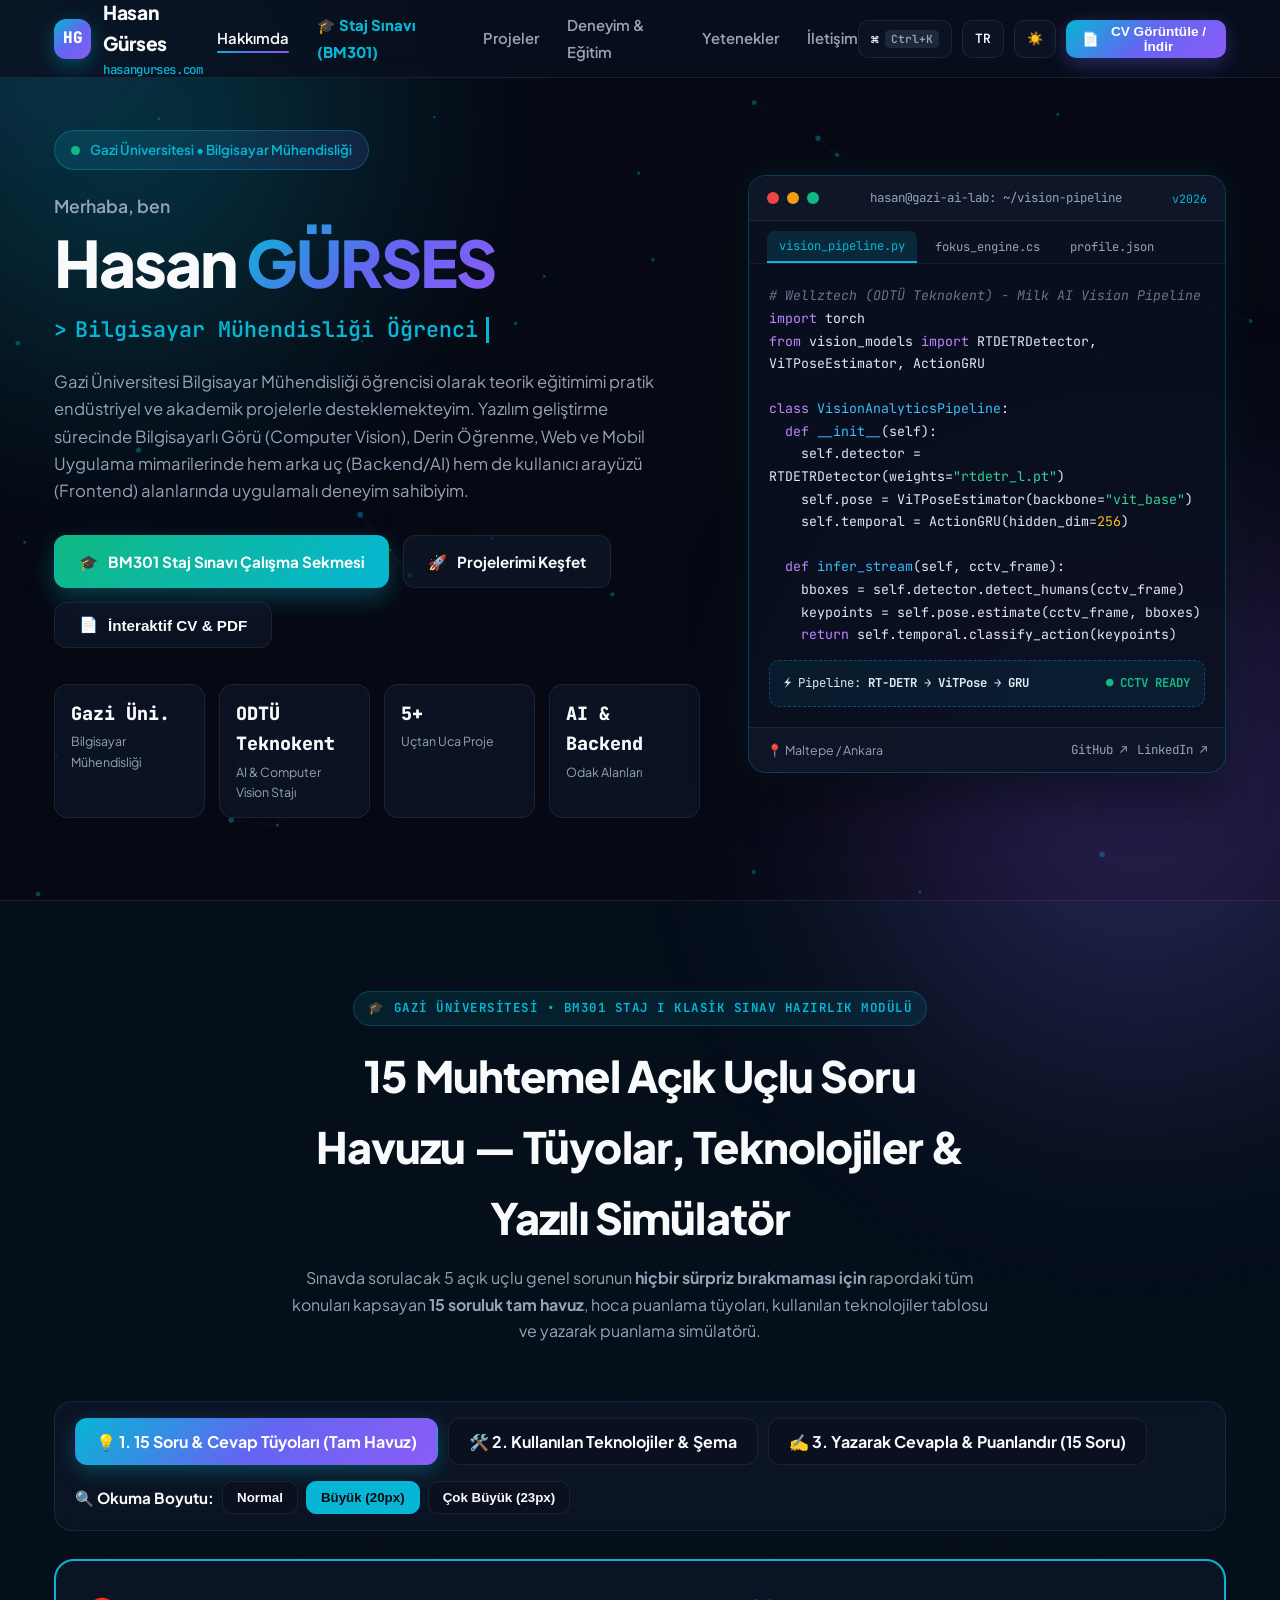
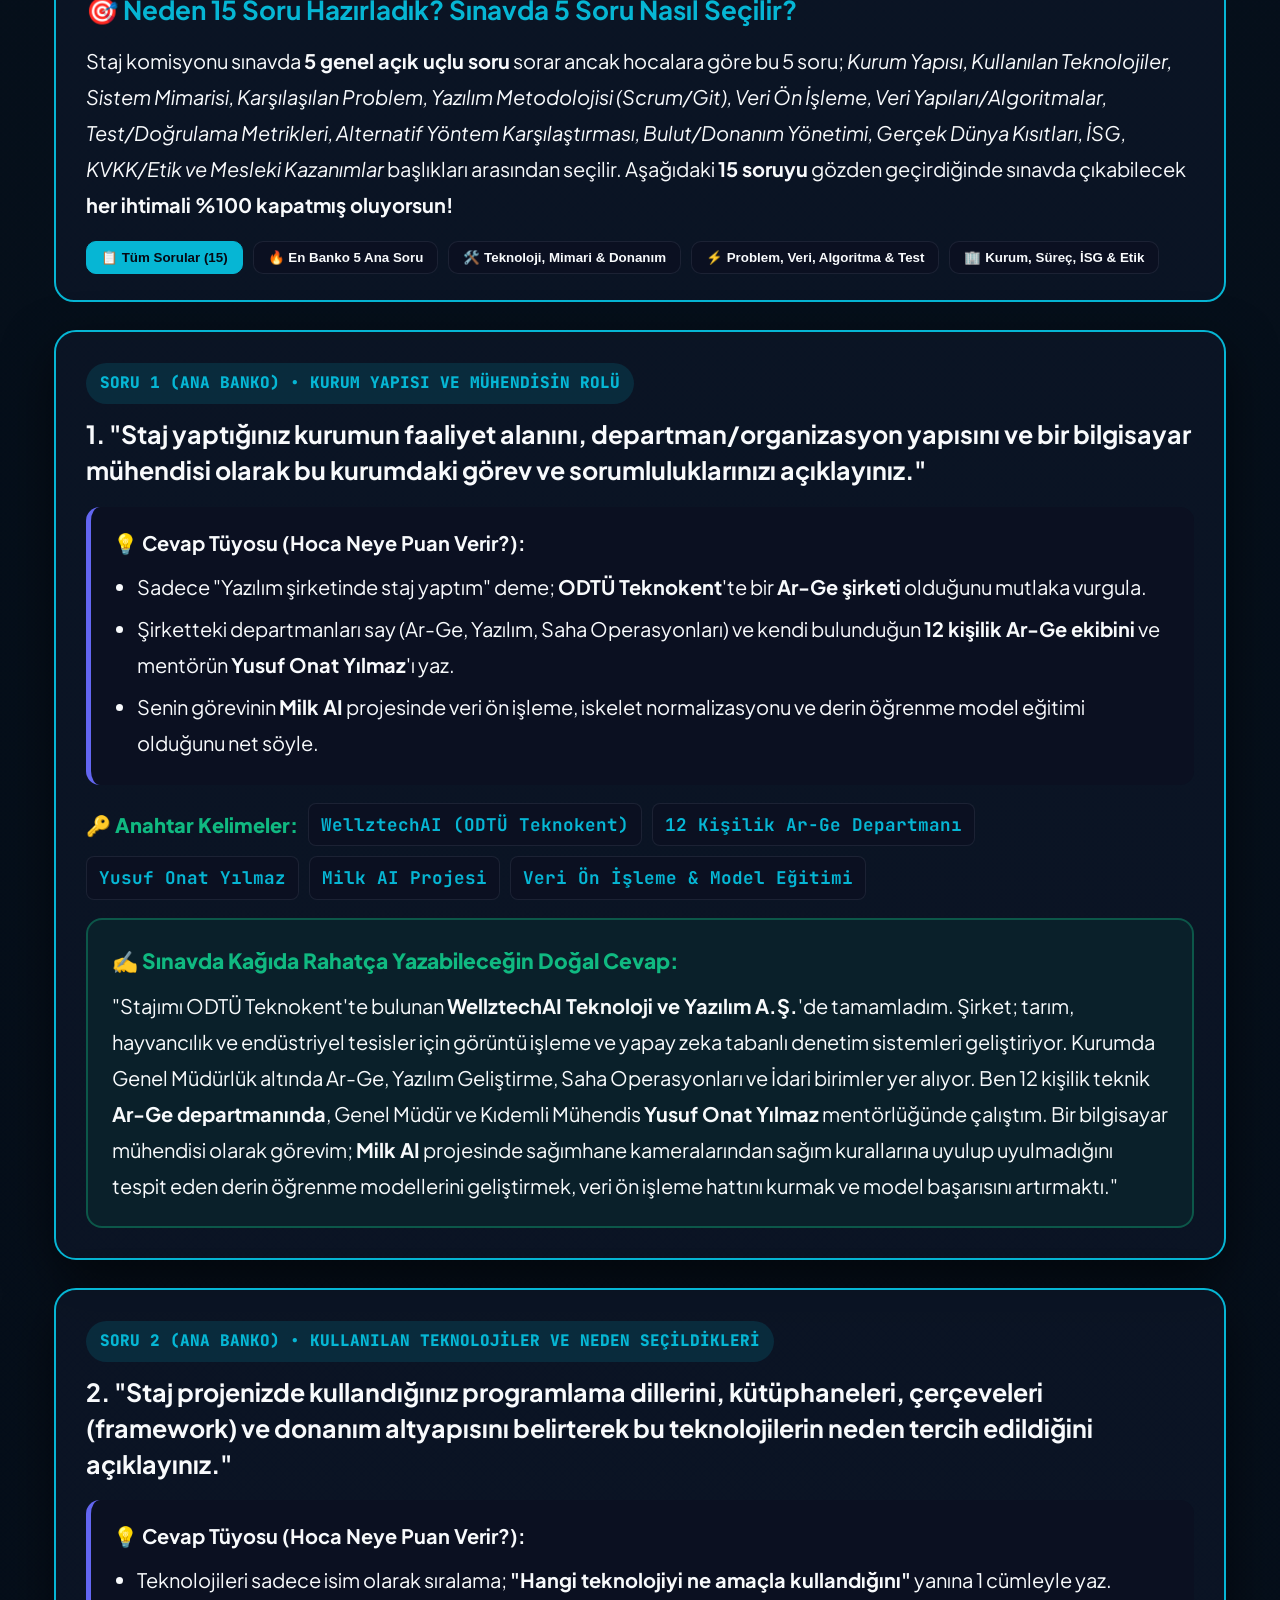
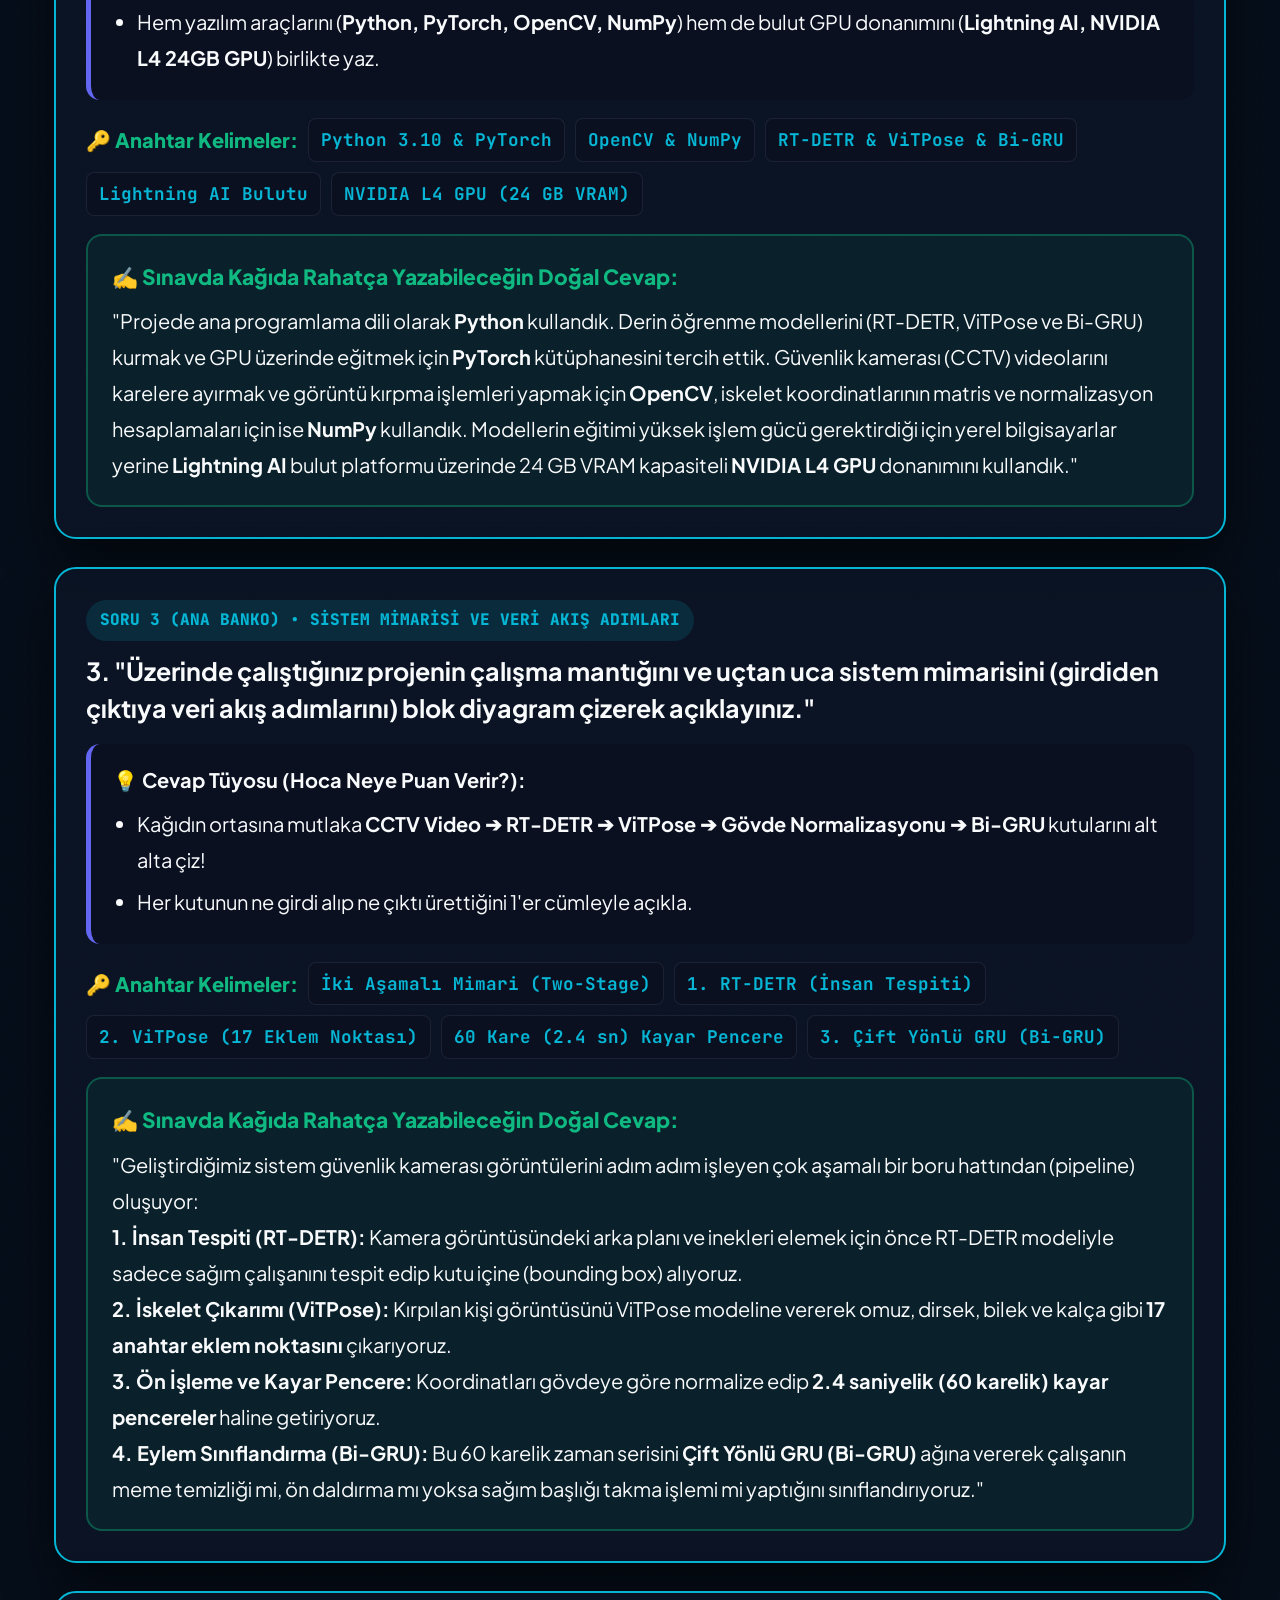
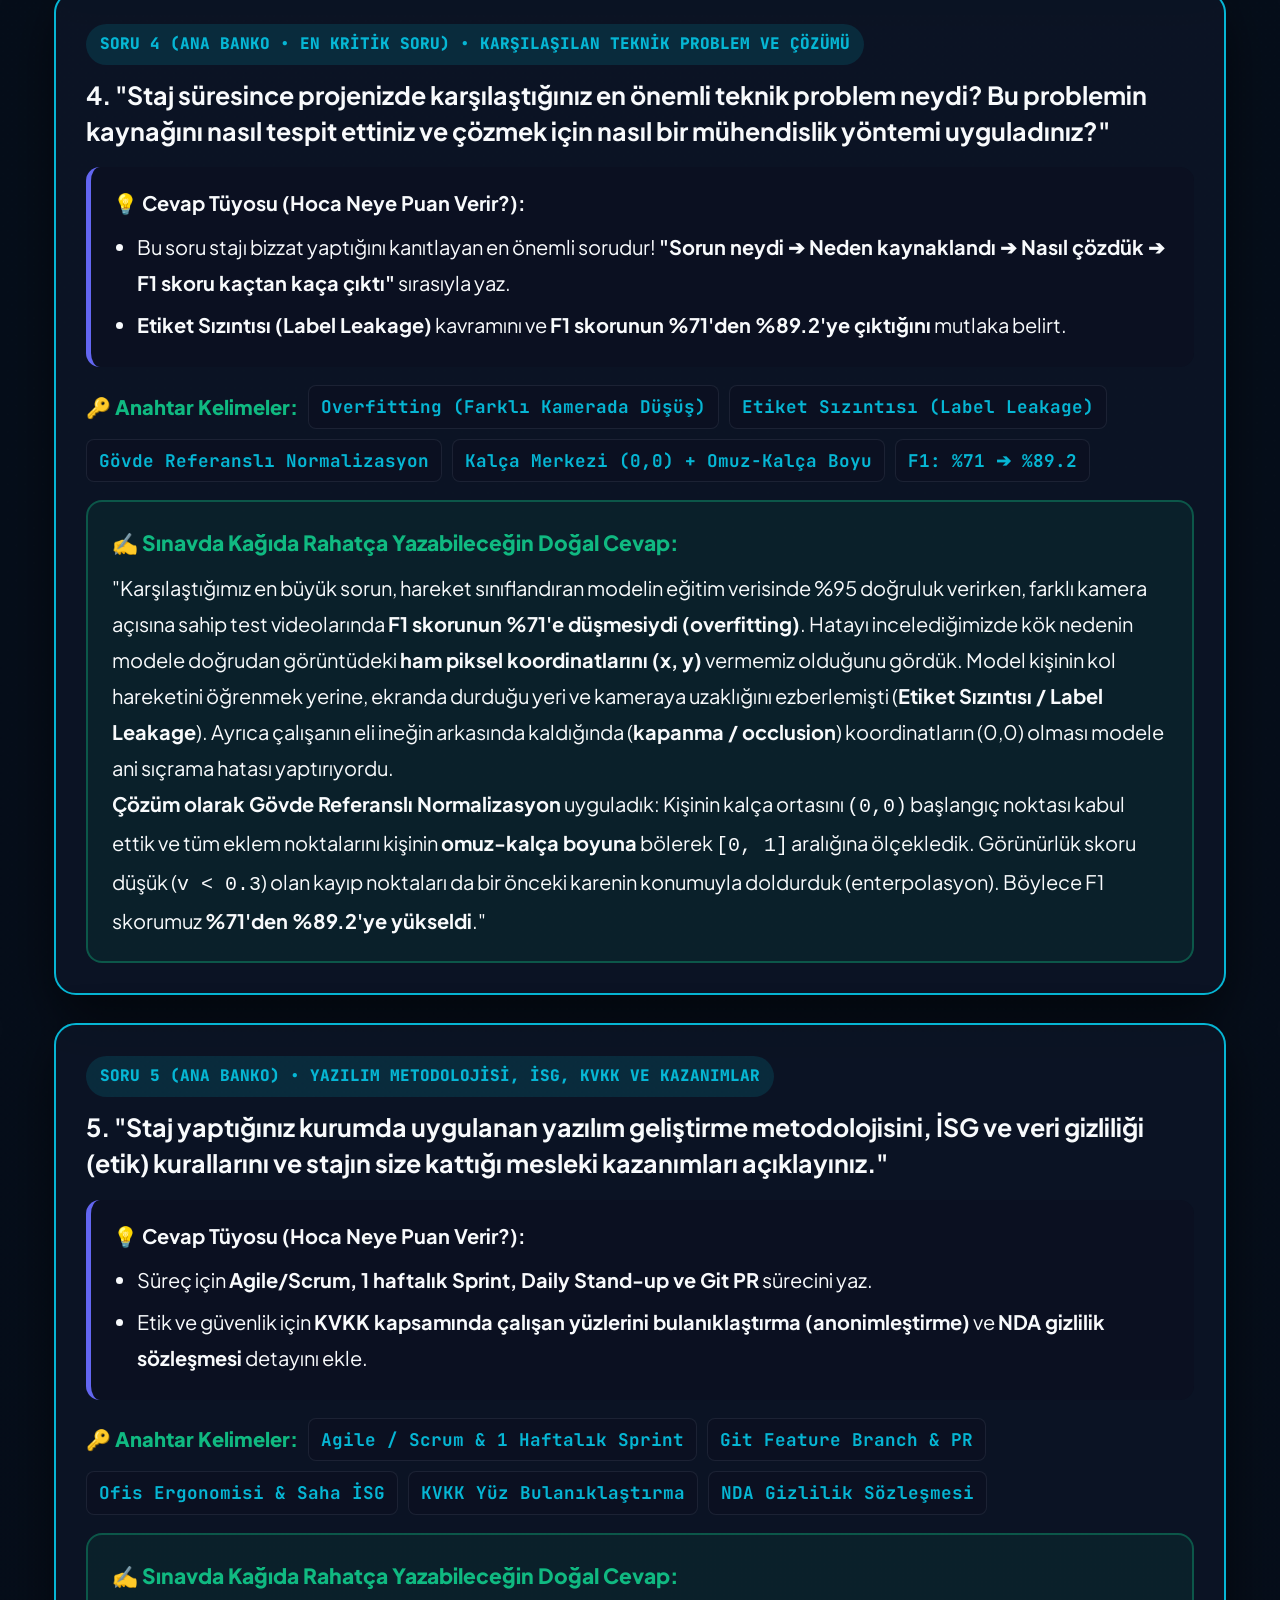
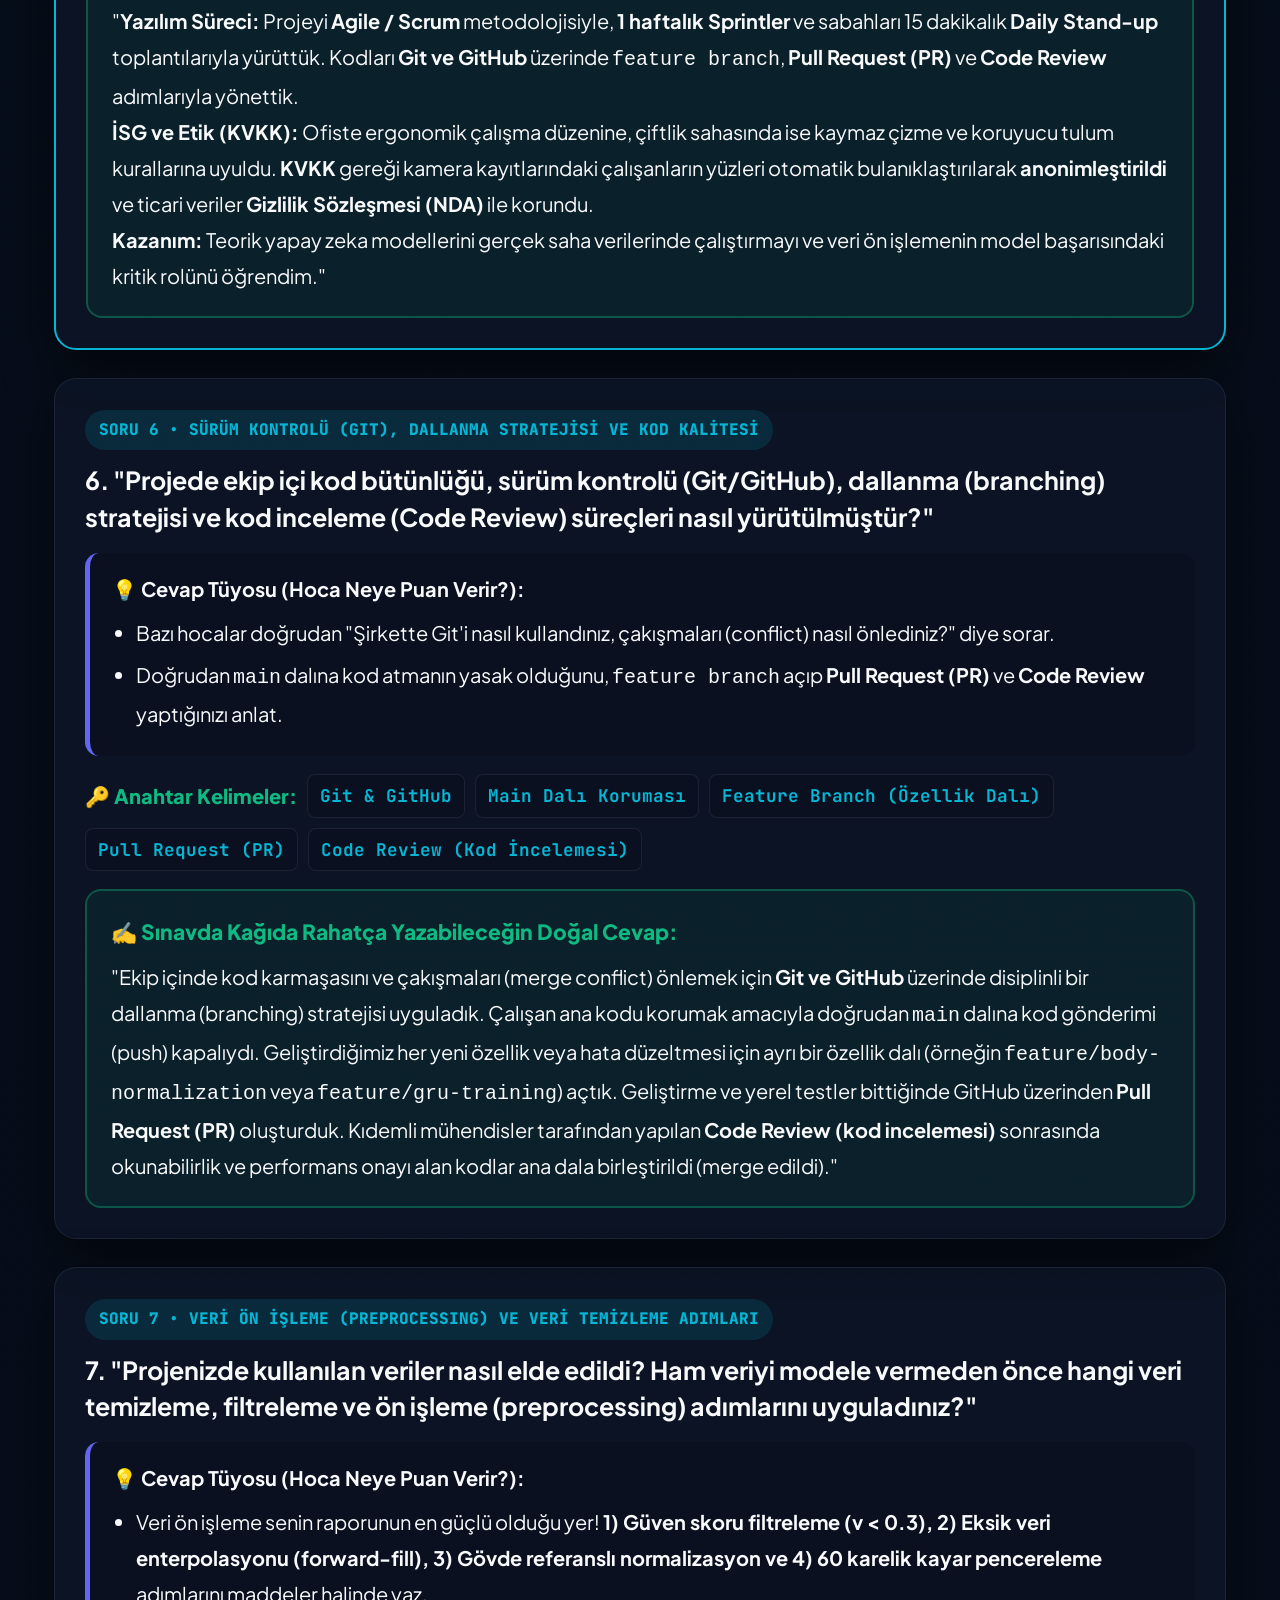
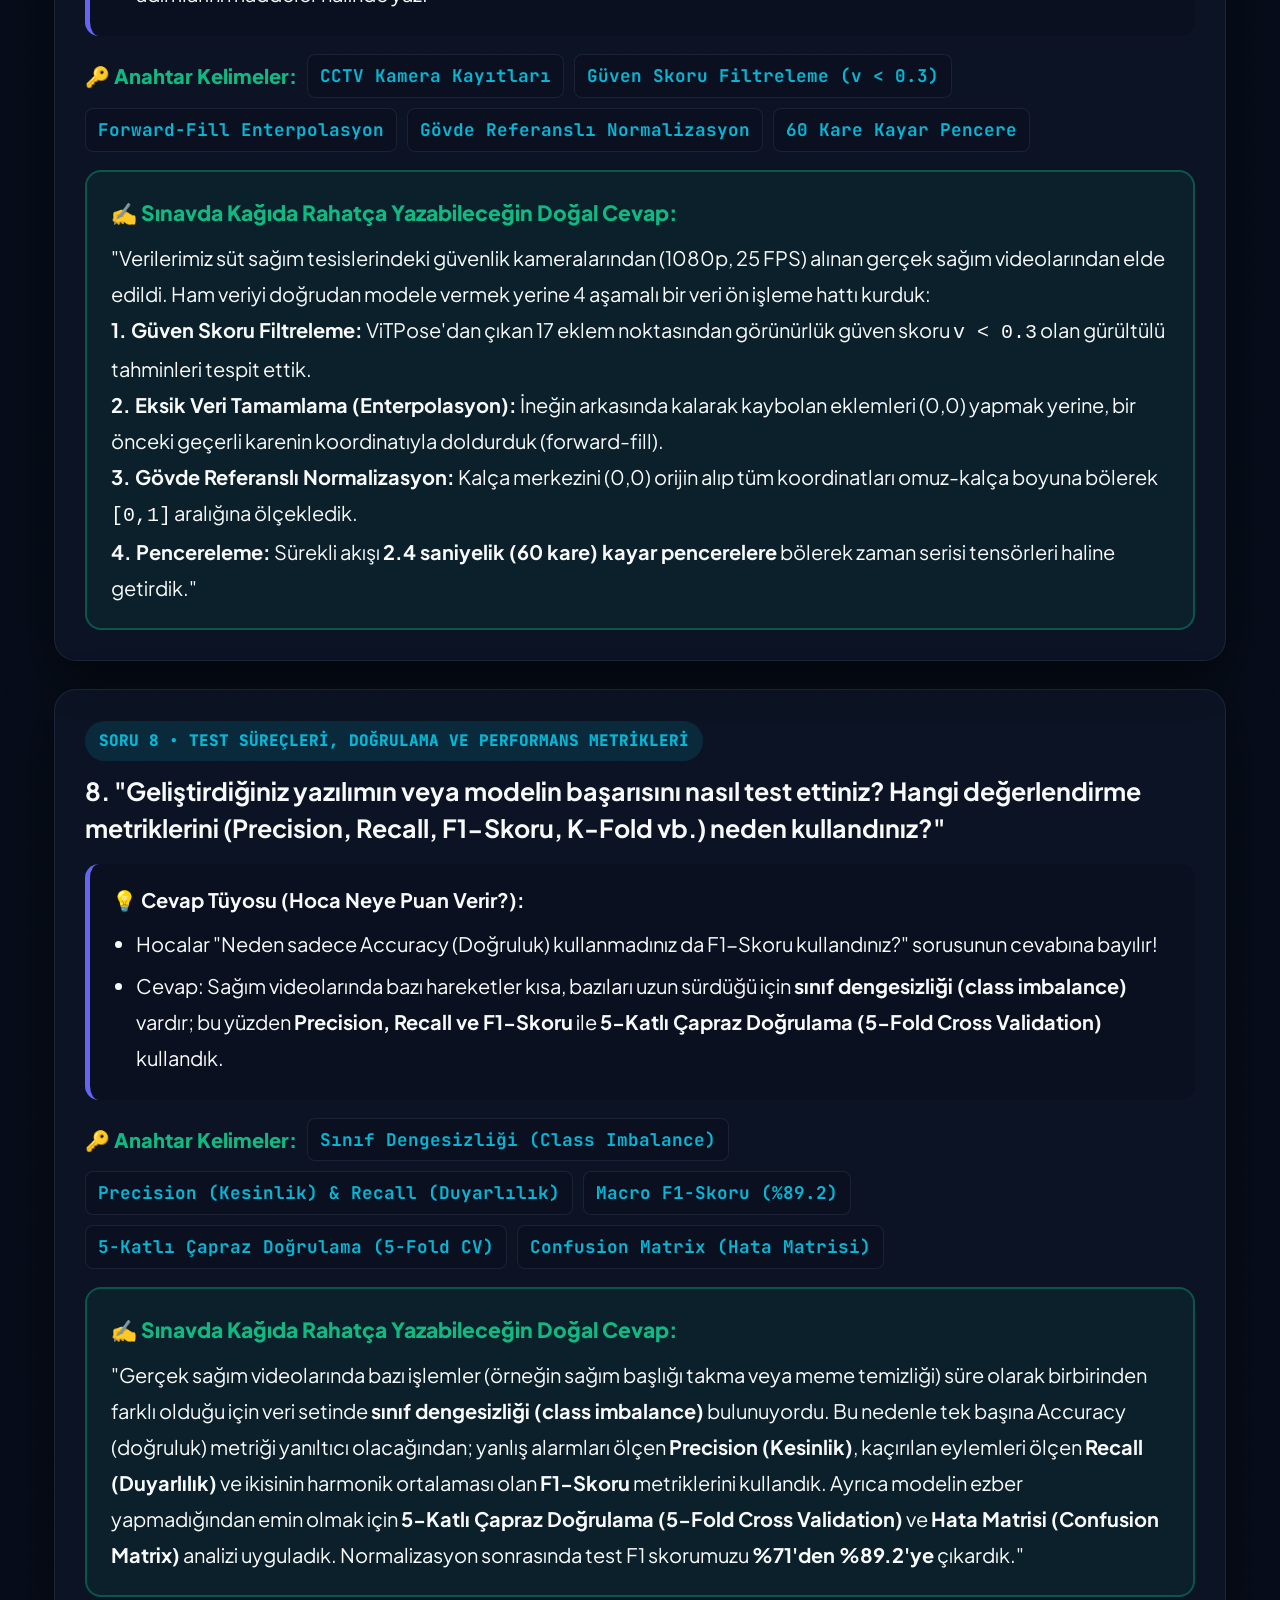
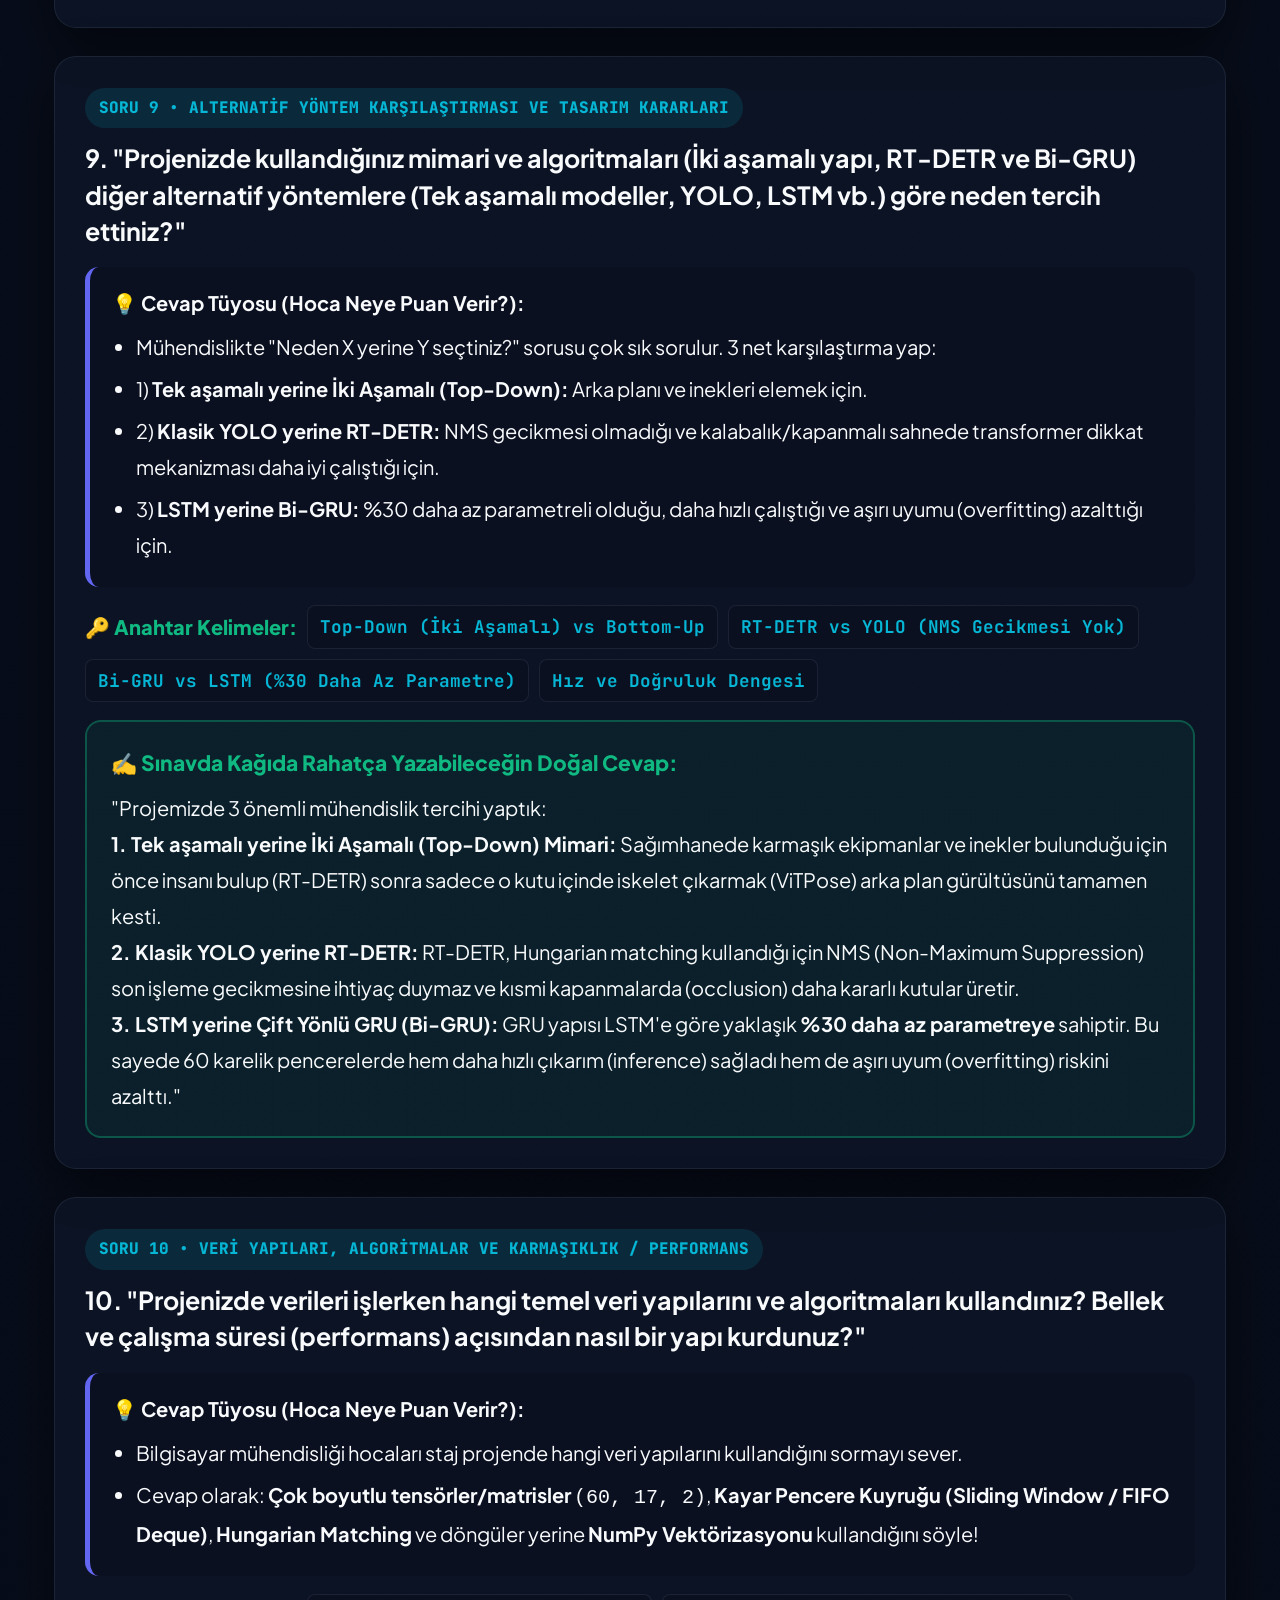
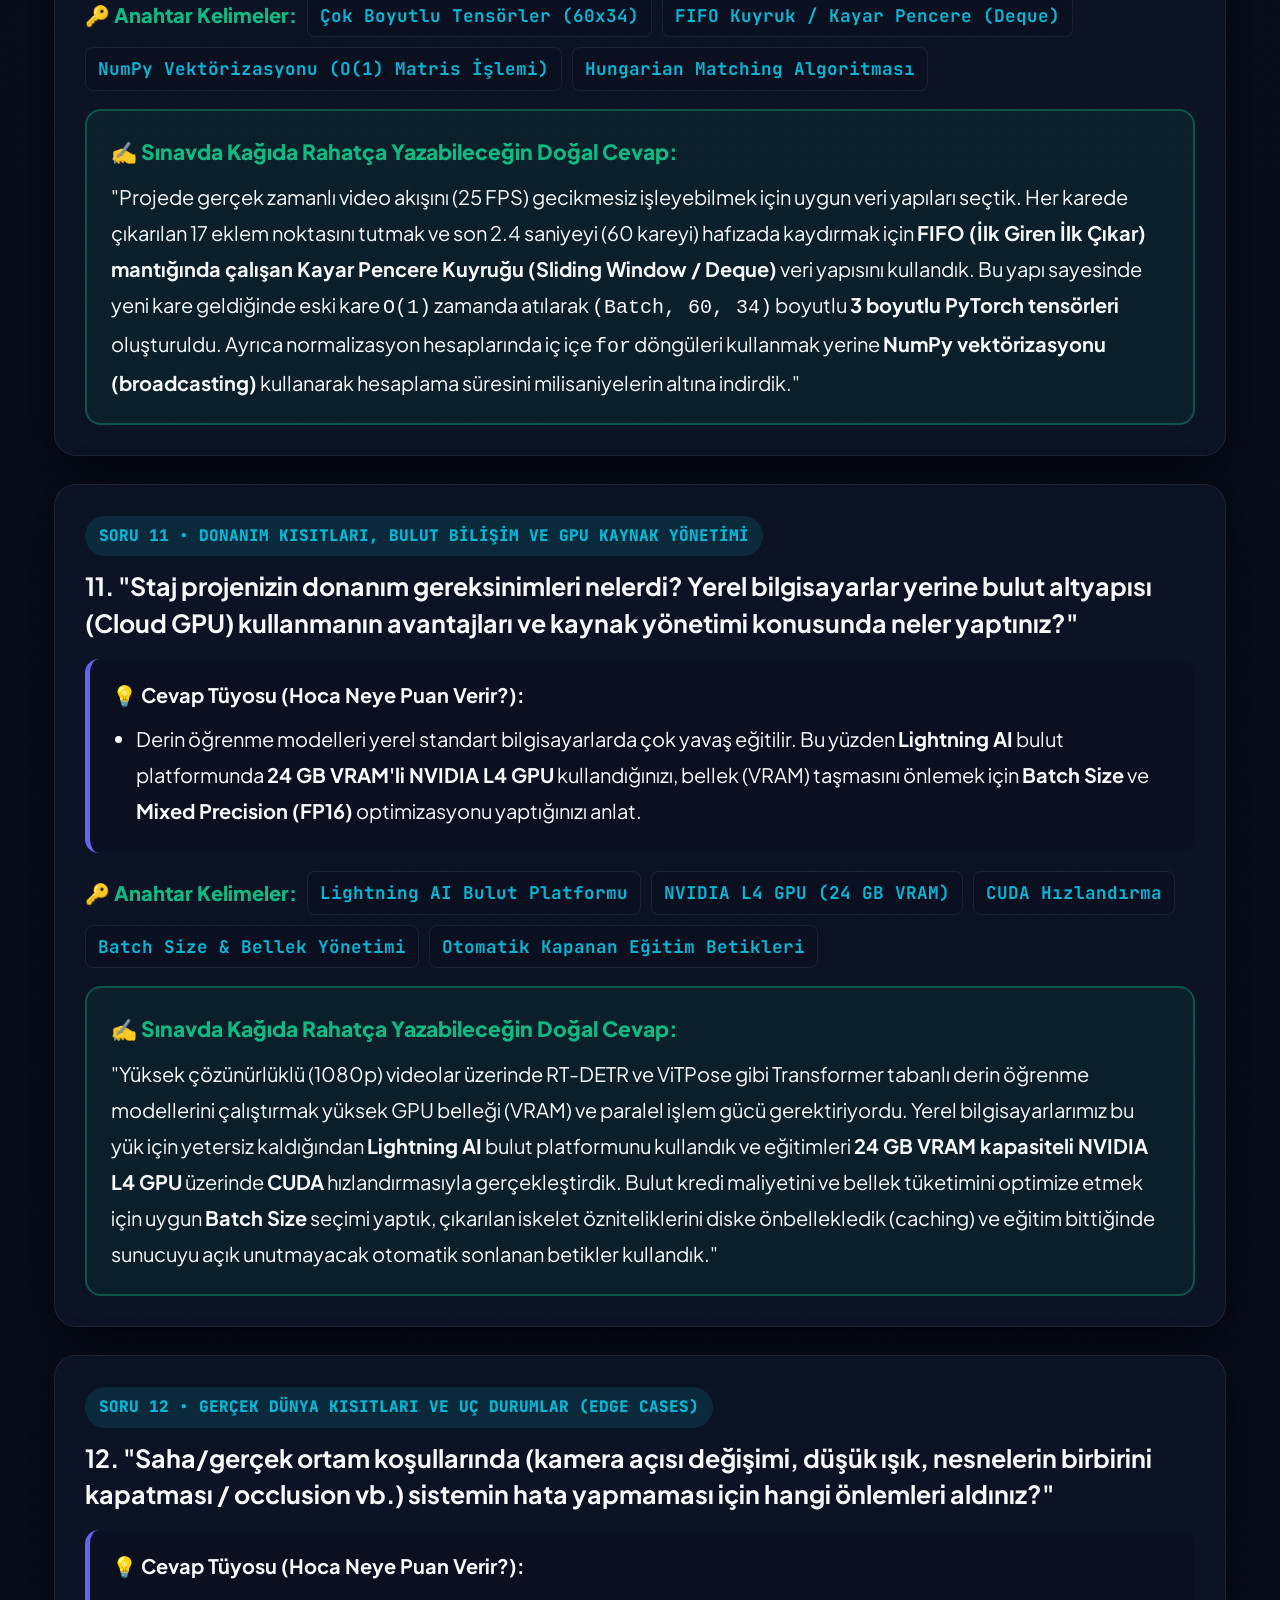
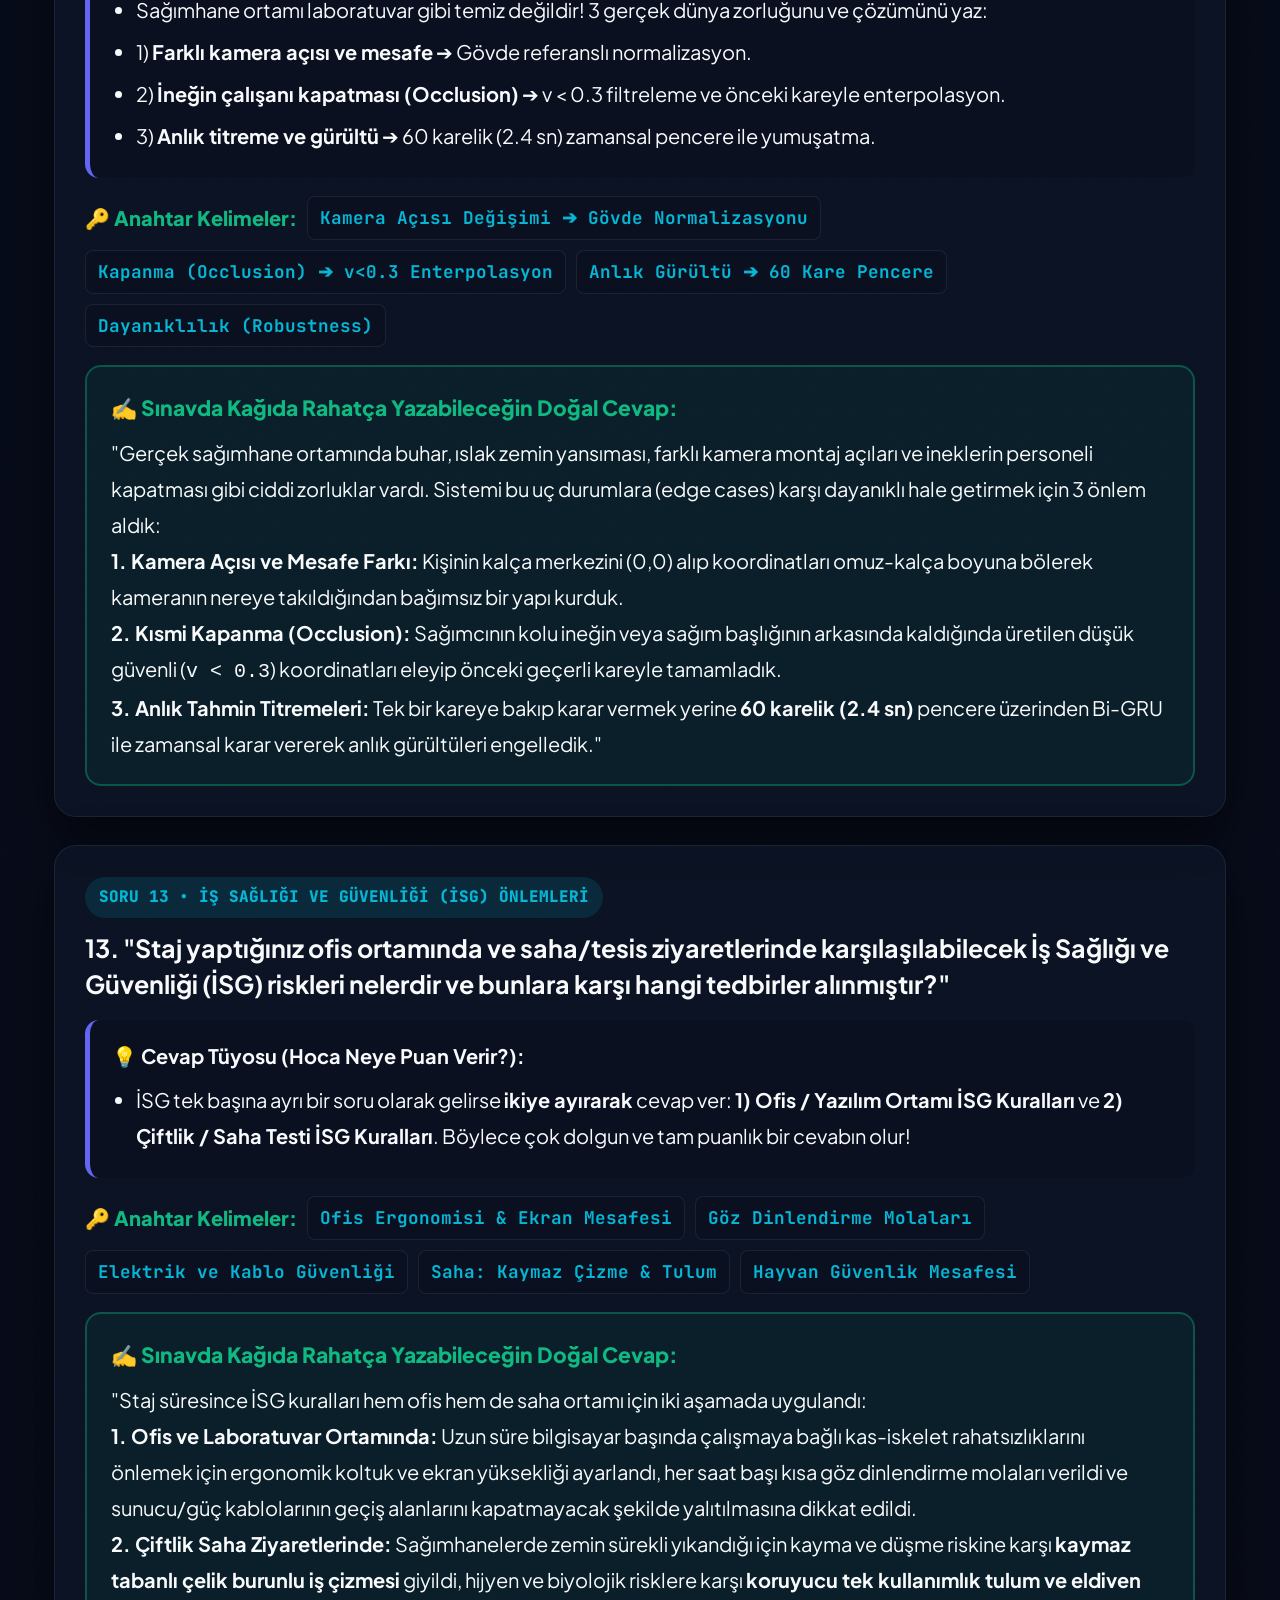
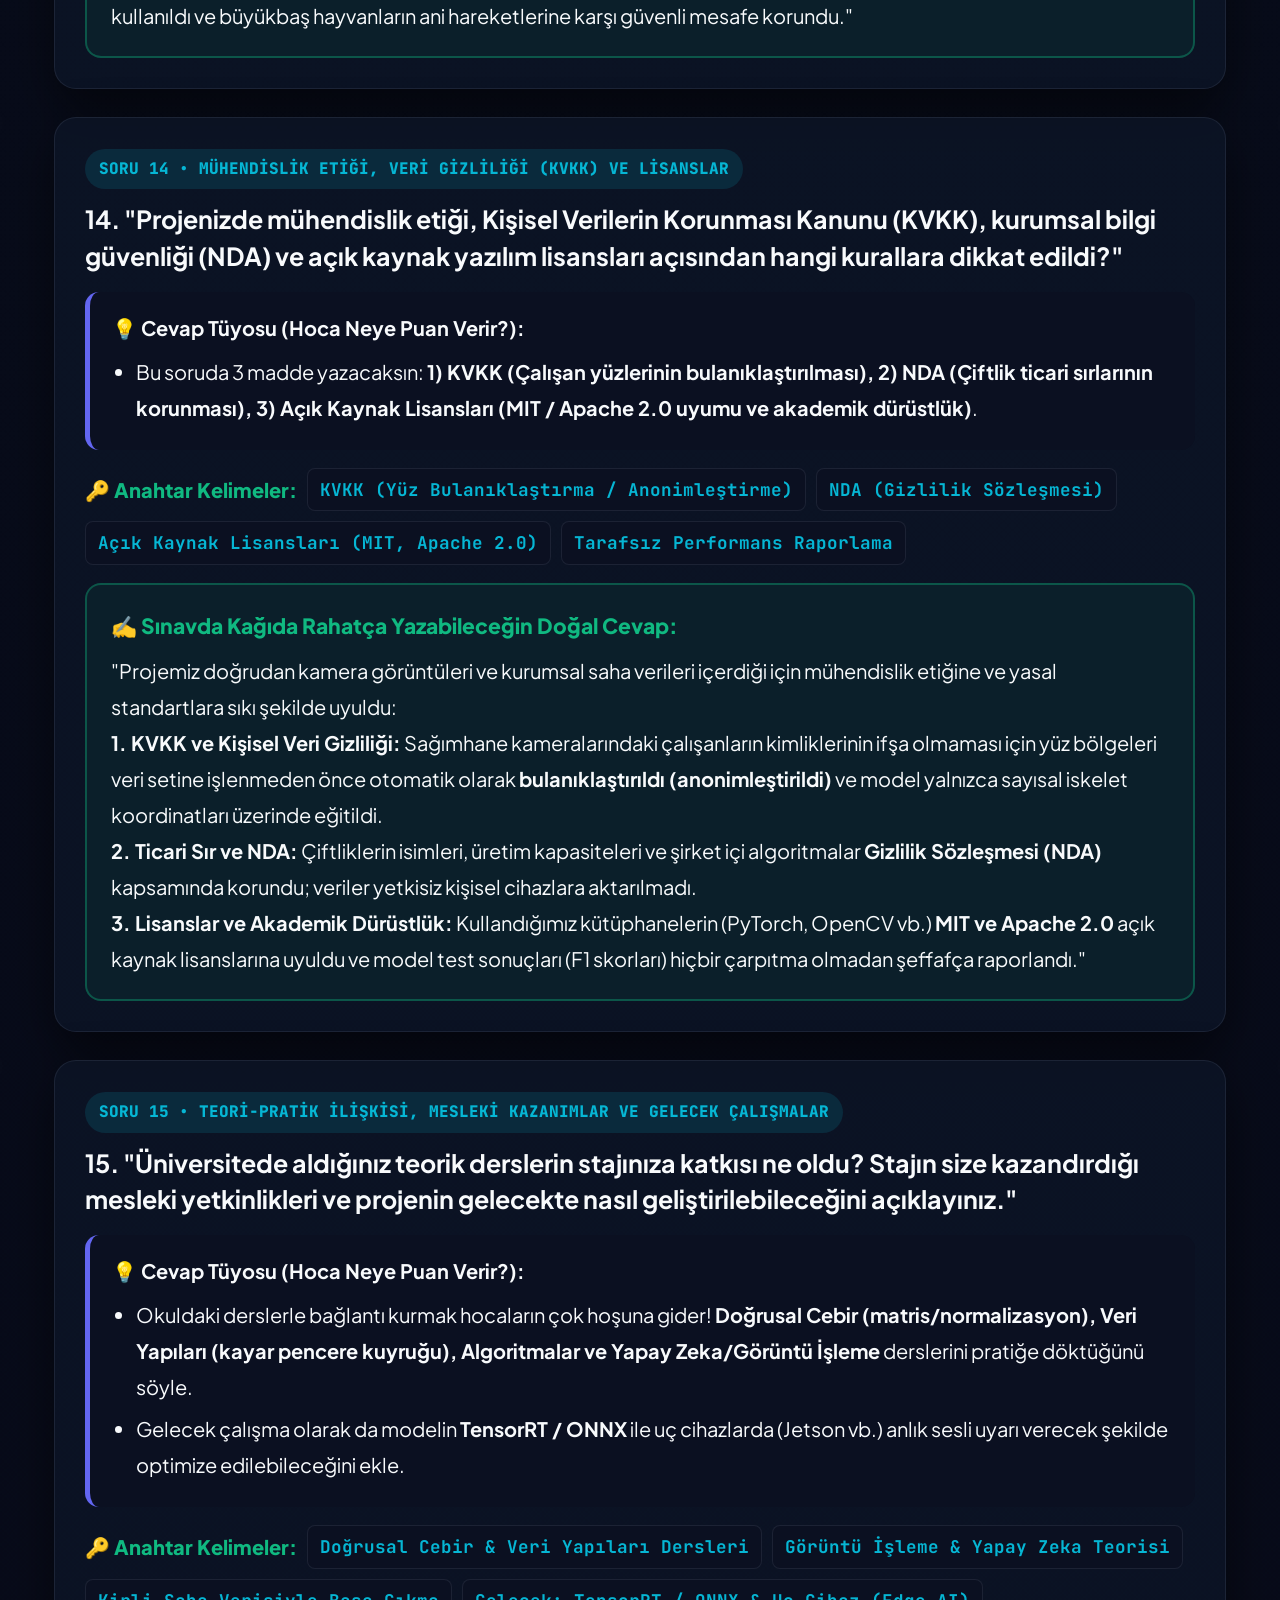
==== commit 1e1fff66: "Expand BM301 Staj I exam module to 15 comprehensive open-ended questions" ====
--- a/index.html
+++ b/index.html
@@ -151,15 +151,15 @@
     </section>
 
     <!-- ======================================================================
-         BM301 STAJ I SINAVI ÇALIŞMA & SİMÜLASYON SEKMESİ
+         BM301 STAJ I SINAVI ÇALIŞMA & SİMÜLASYON SEKMESİ (15 KAPSAMLI SORU HAVUZU)
          ====================================================================== -->
     <section id="staj-sinavi" class="staj-exam-section">
       <div class="container">
         <div class="section-header">
           <span class="section-badge">🎓 GAZİ ÜNİVERSİTESİ • BM301 STAJ I KLASİK SINAV HAZIRLIK MODÜLÜ</span>
-          <h2 class="section-title">5 Genel Açık Uçlu Soru — Tüyolar, Teknolojiler & Yazılı Simülatör</h2>
-          <p class="section-subtitle" style="max-width: 860px;">
-            Sınavda herkese ortak sorulacak <strong>5 açık uçlu genel soru</strong> için araştırmaya dayalı soru tahminleri, hocaların puan verdiği tüyolar, kullanılan teknolojiler tablosu ve yazarak kendini puanlayabileceğin simülatör.
+          <h2 class="section-title">15 Muhtemel Açık Uçlu Soru Havuzu — Tüyolar, Teknolojiler & Yazılı Simülatör</h2>
+          <p class="section-subtitle" style="max-width: 900px;">
+            Sınavda sorulacak 5 açık uçlu genel sorunun <strong>hiçbir sürpriz bırakmaması için</strong> rapordaki tüm konuları kapsayan <strong>15 soruluk tam havuz</strong>, hoca puanlama tüyoları, kullanılan teknolojiler tablosu ve yazarak puanlama simülatörü.
           </p>
         </div>
 
@@ -167,13 +167,13 @@
         <div class="staj-toolbar">
           <div class="staj-subtabs">
             <button class="staj-tab-btn active" id="stajBtn-tuyolar" onclick="switchStajTab('tuyolar')">
-              💡 1. 5 Soru & Cevap Tüyoları
+              💡 1. 15 Soru & Cevap Tüyoları (Tam Havuz)
             </button>
             <button class="staj-tab-btn" id="stajBtn-teknolojiler" onclick="switchStajTab('teknolojiler')">
               🛠️ 2. Kullanılan Teknolojiler & Şema
             </button>
             <button class="staj-tab-btn" id="stajBtn-simulator" onclick="switchStajTab('simulator')">
-              ✍️ 3. Yazarak Cevapla & Puanlandır (100 Puan)
+              ✍️ 3. Yazarak Cevapla & Puanlandır (15 Soru)
             </button>
           </div>
 
@@ -189,189 +189,29 @@
         <div id="staj-readable-area" class="staj-readable-area" style="font-size: 20px;">
 
           <!-- ================================================================
-               ALT SEKME 1: 5 SORU TAHMİNİ, HOCA TÜYOLARI & DOĞAL CEVAPLAR
+               ALT SEKME 1: 15 SORU TAHMİNİ, HOCA TÜYOLARI & DOĞAL CEVAPLAR
                ================================================================ -->
           <div id="stajPanel-tuyolar" class="staj-panel">
 
             <!-- GENEL STRATEJİ KUTUSU -->
             <div class="staj-strategy-banner">
-              <h3>🎯 Araştırma Özeti: Gazi ve Mühendislik Fakültelerinde "5 Ortak Klasik Soru" Nasıl Sorulur?</h3>
+              <h3>🎯 Neden 15 Soru Hazırladık? Sınavda 5 Soru Nasıl Seçilir?</h3>
               <p>
-                Sınıftaki herkes farklı yerlerde (kimi web, kimi mobil, kimi siber güvenlik, sen ise yapay zeka/görüntü işleme) staj yaptığı için hocalar <strong>"Herkesin kendi projesine uyarlayabileceği 5 ortak mühendislik sorusu"</strong> sorar. Tam tahmin ettiğin gibi <strong>1 soru doğrudan "Kullanılan Teknolojiler ve Sistem Mimarisi"</strong> olur! İşte çıkacak 5 soru ve her birinin puan alma şifresi:
+                Staj komisyonu sınavda <strong>5 genel açık uçlu soru</strong> sorar ancak hocalara göre bu 5 soru; <em>Kurum Yapısı, Kullanılan Teknolojiler, Sistem Mimarisi, Karşılaşılan Problem, Yazılım Metodolojisi (Scrum/Git), Veri Ön İşleme, Veri Yapıları/Algoritmalar, Test/Doğrulama Metrikleri, Alternatif Yöntem Karşılaştırması, Bulut/Donanım Yönetimi, Gerçek Dünya Kısıtları, İSG, KVKK/Etik ve Mesleki Kazanımlar</em> başlıkları arasından seçilir. Aşağıdaki <strong>15 soruyu</strong> gözden geçirdiğinde sınavda çıkabilecek <strong>her ihtimali %100 kapatmış oluyorsun!</strong>
               </p>
-            </div>
-
-            <!-- SORU 1 REHBERİ -->
-            <div class="staj-q-card">
-              <div class="staj-q-badge">1. SORU TAHMİNİ • KURUM YAPISI VE MÜHENDİSİN ROLÜ (20 Puan)</div>
-              <h3 class="staj-q-title">
-                "Staj yaptığınız kurumun faaliyet alanını, organizasyon/departman yapısını ve bir bilgisayar mühendisi olarak bu kurumdaki görev ve sorumluluklarınızı açıklayınız."
-              </h3>
-
-              <div class="staj-tip-box">
-                <strong>💡 Cevap Tüyosu (Hoca Neye Puan Verir?):</strong>
-                <ul>
-                  <li>Sadece "Yazılım şirketinde staj yaptım" deme; <strong>ODTÜ Teknokent</strong>'te bir <strong>Ar-Ge şirketi</strong> olduğunu mutlaka vurgula.</li>
-                  <li>Şirketteki departmanları say (Ar-Ge, Yazılım, Saha Operasyonları) ve kendi bulunduğun <strong>12 kişilik Ar-Ge ekibini</strong> ve mentörün <strong>Yusuf Onat Yılmaz</strong>'ı yaz.</li>
-                  <li>Senin görevinin sadece izlemek değil; <strong>Milk AI</strong> projesinde veri ön işleme, iskelet normalizasyonu ve model eğitimi yapmak olduğunu net söyle.</li>
-                </ul>
-              </div>
-
-              <div class="staj-keywords">
-                <span>🔑 Anahtar Kelimeler:</span>
-                <code>WellztechAI (ODTÜ Teknokent)</code>
-                <code>12 Kişilik Ar-Ge Departmanı</code>
-                <code>Yusuf Onat Yılmaz</code>
-                <code>Milk AI Projesi</code>
-                <code>Veri Ön İşleme & Model Eğitimi</code>
-              </div>
-
-              <div class="staj-natural-answer">
-                <div class="staj-ans-header">✍️ Sınavda Kağıda Rahatça Yazabileceğin Doğal Cevap:</div>
-                <p>
-                  "Stajımı ODTÜ Teknokent'te bulunan <strong>WellztechAI Teknoloji ve Yazılım A.Ş.</strong>'de tamamladım. Şirket; tarım, hayvancılık ve endüstriyel tesisler için görüntü işleme ve yapay zeka tabanlı denetim sistemleri geliştiriyor. Kurumda Genel Müdürlük altında Ar-Ge, Yazılım Geliştirme, Saha Operasyonları ve İdari birimler yer alıyor. Ben 12 kişilik teknik <strong>Ar-Ge departmanında</strong>, Genel Müdür ve Kıdemli Mühendis <strong>Yusuf Onat Yılmaz</strong> mentörlüğünde çalıştım. Bir bilgisayar mühendisi olarak görevim; <strong>Milk AI</strong> projesinde sağımhane kameralarından sağım kurallarına uyulup uyulmadığını tespit eden derin öğrenme modellerini geliştirmek, veri ön işleme hattını kurmak ve model başarısını artırmaktı."
-                </p>
-              </div>
-            </div>
-
-            <!-- SORU 2 REHBERİ (KULLANILAN TEKNOLOJİLER VE MİMARİ) -->
-            <div class="staj-q-card staj-card-featured">
-              <div class="staj-q-badge">2. SORU TAHMİNİ (SENİN DEDİĞİN BANKO SORU!) • KULLANILAN TEKNOLOJİLER VE MİMARİ (20 Puan)</div>
-              <h3 class="staj-q-title">
-                "Staj projenizde kullandığınız programlama dillerini, kütüphaneleri, donanım/yazılım teknolojilerini ve geliştirdiğiniz sistemin çalışma mimarisini (tercihen şema çizerek) açıklayınız."
-              </h3>
-
-              <div class="staj-tip-box">
-                <strong>💡 Cevap Tüyosu (Hoca Neye Puan Verir?):</strong>
-                <ul>
-                  <li>Teknolojileri sadece isim olarak sıralama; <strong>"Hangi teknolojiyi ne amaçla kullandığını"</strong> yanına 1 cümleyle yaz (Örn: <em>Python ve PyTorch derin öğrenme için, OpenCV video karelerini işlemek için, Lightning AI L4 GPU bulutta eğitim için</em>).</li>
-                  <li>Sistemin çalışma sırasını <strong>3 adım halinde (İnsan Tespiti ➔ İskelet Çıkarımı ➔ Hareket Sınıflandırma)</strong> anlat ve kağıdın kenarına küçük bir kutucuklu akış şeması çiz!</li>
-                </ul>
-              </div>
-
-              <div class="staj-keywords">
-                <span>🔑 Anahtar Kelimeler:</span>
-                <code>Python & PyTorch</code>
-                <code>OpenCV & NumPy</code>
-                <code>RT-DETR (İnsan Tespiti)</code>
-                <code>ViTPose (17 Eklem Noktası)</code>
-                <code>Bi-GRU (60 Kare / 2.4 sn)</code>
-                <code>Lightning AI (NVIDIA L4 24GB GPU)</code>
-              </div>
-
-              <div class="staj-natural-answer">
-                <div class="staj-ans-header">✍️ Sınavda Kağıda Rahatça Yazabileceğin Doğal Cevap:</div>
-                <p>
-                  "Projede yazılım dili olarak <strong>Python</strong>, derin öğrenme modelleri için <strong>PyTorch</strong>, kamera videolarını karelere ayırmak ve işlemek için <strong>OpenCV</strong>, matris hesaplamaları için ise <strong>NumPy</strong> kullandık. Donanım tarafında eğitimleri <strong>Lightning AI</strong> bulut platformunda 24 GB VRAM'li <strong>NVIDIA L4 GPU</strong> üzerinde gerçekleştirdik.<br><br>
-                  Sistemin çalışma mimarisi 3 aşamalı bir boru hattından (pipeline) oluşuyor:<br>
-                  <strong>1. İnsan Tespiti (RT-DETR):</strong> İlk olarak güvenlik kamerası görüntüsünden arka planı ve inekleri elemek için RT-DETR modeliyle sadece sağım çalışanını tespit edip kutu içine (bounding box) alıyoruz.<br>
-                  <strong>2. İskelet Çıkarımı (ViTPose):</strong> Tespit edilen kişinin görüntüsünü ViTPose modeline vererek omuz, dirsek, bilek ve kalça gibi <strong>17 anahtar eklem noktasını</strong> çıkarıyoruz.<br>
-                  <strong>3. Eylem Sınıflandırma (Bi-GRU):</strong> Çıkan eklem noktalarını gövdeye göre normalize edip <strong>2.4 saniyelik (60 karelik) kayar pencereler</strong> halinde Çift Yönlü GRU (Bi-GRU) modeline veriyoruz ve çalışanın o an meme temizliği mi, ön daldırma mı yoksa başlık takma işlemi mi yaptığını sınıflandırıyoruz."
-                </p>
-              </div>
-            </div>
-
-            <!-- SORU 3 REHBERİ -->
-            <div class="staj-q-card staj-card-featured">
-              <div class="staj-q-badge">3. SORU TAHMİNİ • KARŞILAŞILAN TEKNİK PROBLEM VE ÇÖZÜMÜ (20 Puan)</div>
-              <h3 class="staj-q-title">
-                "Staj süresince projenizde karşılaştığınız en önemli teknik problem neydi? Bu problemin kaynağını nasıl tespit ettiniz ve çözmek için nasıl bir mühendislik yöntemi uyguladınız?"
-              </h3>
-
-              <div class="staj-tip-box">
-                <strong>💡 Cevap Tüyosu (Hoca Neye Puan Verir?):</strong>
-                <ul>
-                  <li>Bu soru stajı gerçekten yapıp yapmadığını ölçen en kritik sorudur! <strong>"Önce ne sorun vardı ➔ Neden kaynaklanıyordu ➔ Nasıl çözdük ➔ Sonuç kaçtan kaça çıktı"</strong> sırasıyla yaz.</li>
-                  <li>Rakam vermeyi unutma: <strong>F1 skorunun %71'den %89.2'ye yükseldiğini</strong> yazdığında tam puan garanti olur.</li>
-                </ul>
-              </div>
-
-              <div class="staj-keywords">
-                <span>🔑 Anahtar Kelimeler:</span>
-                <code>Overfitting (Farklı Kamerada Düşüş)</code>
-                <code>Etiket Sızıntısı (Label Leakage)</code>
-                <code>Gövde Referanslı Normalizasyon</code>
-                <code>Kalça Merkezi (0,0) + Omuz-Kalça Boyu</code>
-                <code>Kapanma (Occlusion v&lt;0.3)</code>
-                <code>F1: %71 ➔ %89.2</code>
-              </div>
-
-              <div class="staj-natural-answer">
-                <div class="staj-ans-header">✍️ Sınavda Kağıda Rahatça Yazabileceğin Doğal Cevap:</div>
-                <p>
-                  "Karşılaştığımız en büyük teknik sorun, hareket sınıflandıran modelin eğitim verisinde %95 doğruluk verirken, farklı kamera açısına sahip test videolarında <strong>F1 skorunun %71'e düşmesiydi (aşırı uyum / overfitting)</strong>.<br>
-                  <strong>Kök Neden:</strong> Hatayı incelediğimizde modele doğrudan görüntüdeki <strong>ham piksel koordinatlarını (x, y)</strong> verdiğimizi gördük. Model kişinin kol hareketini öğrenmek yerine, ekranda durduğu yeri ve kameraya uzaklığını ezberlemişti (<strong>Etiket Sızıntısı / Label Leakage</strong>). Ayrıca çalışanın eli ineğin arkasında kaldığında (<strong>kapanma / occlusion</strong>) koordinatların (0,0) olması modele ani sıçrama hatası yaptırıyordu.<br>
-                  <strong>Mühendislik Çözümümüz:</strong> <strong>Gövde Referanslı Normalizasyon</strong> uyguladık. Kişinin kalça ortasını <code>(0,0)</code> başlangıç noktası kabul ettik ve tüm eklem noktalarını kişinin <strong>omuz-kalça boyuna</strong> bölerek <code>[0, 1]</code> aralığına ölçekledik. Görünürlük skoru düşük (<code>v &lt; 0.3</code>) olan kayıp noktaları da sıfırlamak yerine bir önceki karenin konumuyla doldurduk (enterpolasyon). Böylece model kamera açısından bağımsız hale geldi ve test <strong>F1 skorumuz %71'den %89.2'ye yükseldi</strong>."
-                </p>
-              </div>
-            </div>
-
-            <!-- SORU 4 REHBERİ -->
-            <div class="staj-q-card">
-              <div class="staj-q-badge">4. SORU TAHMİNİ • YAZILIM GELİŞTİRME METODOLOJİSİ VE EKİP ÇALIŞMASI (20 Puan)</div>
-              <h3 class="staj-q-title">
-                "Staj yaptığınız kurumda proje yönetimi, görev dağılımı, yazılım geliştirme metodolojisi ve sürüm kontrol süreçleri nasıl yürütülmektedir?"
-              </h3>
-
-              <div class="staj-tip-box">
-                <strong>💡 Cevap Tüyosu (Hoca Neye Puan Verir?):</strong>
-                <ul>
-                  <li>Şirkette rastgele kod yazılmadığını, <strong>Agile / Scrum</strong> disipliniyle <strong>1 haftalık Sprintler</strong> halinde çalışıldığını belirt.</li>
-                  <li><strong>Git ve GitHub</strong> kullanımında <code>main</code> dalının korunduğunu, <code>feature branch</code> açıp <strong>Pull Request (PR)</strong> ve <strong>Code Review</strong> ile kod birleştirildiğini yaz.</li>
-                </ul>
-              </div>
-
-              <div class="staj-keywords">
-                <span>🔑 Anahtar Kelimeler:</span>
-                <code>Agile / Scrum</code>
-                <code>1 Haftalık Sprint</code>
-                <code>Daily Stand-up (15 dk)</code>
-                <code>Git & GitHub</code>
-                <code>Feature Branch</code>
-                <code>Pull Request (PR) & Code Review</code>
-              </div>
-
-              <div class="staj-natural-answer">
-                <div class="staj-ans-header">✍️ Sınavda Kağıda Rahatça Yazabileceğin Doğal Cevap:</div>
-                <p>
-                  "Projede hızlı geri bildirim alabilmek ve saha verilerine uyum sağlamak için <strong>Agile / Scrum</strong> metodolojisini uyguladık. Görevleri <strong>1 haftalık Sprint</strong> planlarına böldük ve her sabah 15 dakikalık <strong>Daily Stand-up</strong> toplantıları yaparak bir önceki gün yapılanları ve o günkü hedefleri konuştuk. Sürüm kontrolü için <strong>Git ve GitHub</strong> kullandık. Ana kodu korumak adına doğrudan <code>main</code> dalına kod atılmıyordu; her yeni özellik için ayrı bir <code>feature branch</code> açtık, kodumuzu tamamlayınca <strong>Pull Request (PR)</strong> gönderdik ve kıdemli mühendislerin <strong>Code Review</strong> (kod incelemesi) onayından sonra ana dala birleştirdik."
-                </p>
-              </div>
-            </div>
-
-            <!-- SORU 5 REHBERİ -->
-            <div class="staj-q-card">
-              <div class="staj-q-badge">5. SORU TAHMİNİ • İSG, MÜHENDİSLİK ETİĞİ / KVKK VE MESLEKİ KAZANIMLAR (20 Puan)</div>
-              <h3 class="staj-q-title">
-                "Staj süresince dikkat edilen İş Sağlığı ve Güvenliği (İSG) önlemleri, mühendislik etiği / veri güvenliği ilkeleri ve bu stajın size kattığı mesleki kazanımlar nelerdir?"
-              </h3>
-
-              <div class="staj-tip-box">
-                <strong>💡 Cevap Tüyosu (Hoca Neye Puan Verir?):</strong>
-                <ul>
-                  <li>MÜDEK akreditasyonu gereği her staj sınavında <strong>İSG ve Mühendislik Etiği</strong> mutlaka sorulur.</li>
-                  <li>Kamera görüntüsü işlediğiniz için <strong>KVKK kapsamında çalışanların yüzlerini bulanıklaştırdığınızı (anonimleştirme)</strong> ve çiftlik verileri için <strong>Gizlilik Sözleşmesi (NDA)</strong> olduğunu yazman hocadan tam puan alır!</li>
-                </ul>
-              </div>
-
-              <div class="staj-keywords">
-                <span>🔑 Anahtar Kelimeler:</span>
-                <code>Ofis Ergonomisi & Saha İSG</code>
-                <code>KVKK (Yüz Bulanıklaştırma / Anonimleştirme)</code>
-                <code>NDA (Gizlilik Sözleşmesi)</code>
-                <code>Açık Kaynak Lisansları (MIT / Apache 2.0)</code>
-                <code>Teoriden Pratiğe Geçiş</code>
-              </div>
-
-              <div class="staj-natural-answer">
-                <div class="staj-ans-header">✍️ Sınavda Kağıda Rahatça Yazabileceğin Doğal Cevap:</div>
-                <p>
-                  "<strong>İSG açısından:</strong> Ofiste uzun süre bilgisayar başında çalışırken ergonomik oturma düzenine, düzenli göz molalarına ve elektrik güvenliğine dikkat edildi. Çiftlik saha ziyaretlerinde ise ıslak zemine karşı kaymaz çizme, koruyucu tulum ve hayvanlarla güvenli mesafe kurallarına uyuldu.<br>
-                  <strong>Mühendislik etiği ve veri güvenliği açısından:</strong> Kamera kayıtlarındaki çalışanların yüzleri <strong>KVKK</strong> gereği veri setine girmeden önce otomatik olarak bulanıklaştırıldı (anonimleştirildi). Ayrıca çiftliklerin ticari bilgileri <strong>Gizlilik Sözleşmesi (NDA)</strong> ile korundu ve açık kaynak kütüphaneler (MIT, Apache 2.0) lisanslarına uygun kullanıldı.<br>
-                  <strong>Mesleki kazanım olarak:</strong> Okulda öğrendiğim teorik yapay zeka modellerini gerçek hayatın zorlu verilerinde (farklı kamera açısı, kapanma, gürültü) çalıştırmayı, doğru veri ön işlemenin model başarısını nasıl doğrudan değiştirdiğini ve Scrum/Git ile profesyonel bir ekipte çalışmayı öğrendim."
-                </p>
-              </div>
-            </div>
+
+              <!-- KATEGORİ FİLTRELERİ -->
+              <div style="display:flex; flex-wrap:wrap; gap:10px; margin-top:18px;">
+                <button class="staj-size-btn active" id="stajCat-all" onclick="filterStajQuestions('all')">📋 Tüm Sorular (15)</button>
+                <button class="staj-size-btn" id="stajCat-banko" onclick="filterStajQuestions('banko')">🔥 En Banko 5 Ana Soru</button>
+                <button class="staj-size-btn" id="stajCat-teknoloji" onclick="filterStajQuestions('teknoloji')">🛠️ Teknoloji, Mimari & Donanım</button>
+                <button class="staj-size-btn" id="stajCat-veri" onclick="filterStajQuestions('veri')">⚡ Problem, Veri, Algoritma & Test</button>
+                <button class="staj-size-btn" id="stajCat-kurum" onclick="filterStajQuestions('kurum')">🏢 Kurum, Süreç, İSG & Etik</button>
+              </div>
+            </div>
+
+            <!-- 15 SORU KARTLARI DİNAMİK ALANI -->
+            <div id="staj-tuyolar-list"></div>
 
           </div>
 
@@ -480,7 +320,7 @@
           </div>
 
           <!-- ================================================================
-               ALT SEKME 3: 5 AÇIK UÇLU SORU YAZILI SİMÜLATÖRÜ (100 PUAN)
+               ALT SEKME 3: 15 AÇIK UÇLU SORU YAZILI SİMÜLATÖRÜ
                ================================================================ -->
           <div id="stajPanel-simulator" class="staj-panel hidden">
 
@@ -488,122 +328,25 @@
             <div class="staj-score-banner">
               <div style="flex: 1; min-width: 280px;">
                 <div style="display:flex; justify-content:space-between; align-items:center; margin-bottom:8px;">
-                  <strong>🏆 Yazılı Sınav Simülasyonu Toplam Puanın:</strong>
-                  <span id="stajTotalScoreText" style="font-size:1.3em; font-weight:800; color:var(--accent-cyan);">0 / 100 Puan</span>
+                  <strong>🏆 Yazılı Sınav Simülasyonu Başarı Durumun (Her Soru 20 Puan):</strong>
+                  <span id="stajTotalScoreText" style="font-size:1.25em; font-weight:800; color:var(--accent-cyan);">0 Puan (0 Cevaplanan Soru)</span>
                 </div>
                 <div class="staj-prog-bg">
                   <div id="stajTotalScoreBar" class="staj-prog-fill" style="width:0%;"></div>
                 </div>
               </div>
               <div style="display:flex; flex-wrap:wrap; gap:10px;">
-                <button class="btn btn-primary" onclick="gradeAllStajQuestions()">🎯 Tüm Sınavı Puanla (100 Üzerinden)</button>
+                <button class="btn btn-primary" onclick="gradeAllStajQuestions()">🎯 Yazdığım Soruları Puanla</button>
                 <button class="btn btn-secondary" onclick="copyStajAnswersForAI()">📋 Cevaplarımı Kopyala</button>
               </div>
             </div>
 
             <div id="stajCopyAlert" class="hidden" style="margin-bottom:20px; padding:14px 18px; border-radius:12px; background:rgba(16,185,129,0.18); border:1px solid var(--accent-emerald); font-weight:700;">
-              ✅ Yazdığın 5 cevap panoya kopyalandı! Sohbete yapıştırıp bana da gönderebilirsin.
-            </div>
-
-            <!-- SİMÜLATÖR SORU 1 -->
-            <div class="staj-q-card">
-              <div class="staj-sim-header">
-                <div>
-                  <span class="staj-q-badge">SORU 1 (20 PUAN) • KURUM VE MÜHENDİSİN ROLÜ</span>
-                  <h3 class="staj-q-title">1. Staj yaptığınız kurumun faaliyet alanını, departman yapısını ve bir bilgisayar mühendisi olarak bu kurumdaki görevlerinizi açıklayınız.</h3>
-                </div>
-                <span class="staj-score-pill" id="stajPill-1">? / 20 Puan</span>
-              </div>
-              <textarea id="stajAns-1" class="staj-textarea" rows="4" placeholder="Cevabını sınav kağıdına yazar gibi buraya yaz... (İpucu: WellztechAI, ODTÜ Teknokent, 12 kişilik Ar-Ge, Yusuf Onat Yılmaz, Milk AI projesi)"></textarea>
-              <div class="staj-sim-actions">
-                <button class="btn btn-primary" onclick="gradeStajQuestion(1)">✅ 1. Soruyu Puanla</button>
-                <button class="btn btn-secondary" onclick="toggleStajHint(1)">👁️ Örnek Cevabı Göster / Gizle</button>
-              </div>
-              <div id="stajEval-1" class="staj-eval-box hidden"></div>
-              <div id="stajHint-1" class="staj-natural-answer hidden" style="margin-top:14px;">
-                "Stajımı ODTÜ Teknokent'te bulunan <strong>WellztechAI Teknoloji ve Yazılım A.Ş.</strong>'de tamamladım. Şirket tarım ve hayvancılık tesisleri için görüntü işleme ve yapay zeka tabanlı denetim sistemleri geliştiriyor. Ben 12 kişilik <strong>Ar-Ge departmanında</strong>, Genel Müdür ve Kıdemli Mühendis <strong>Yusuf Onat Yılmaz</strong> mentörlüğünde görev aldım. Sorumluluğum; <strong>Milk AI</strong> projesinde sağımhane kameralarından sağım kurallarına uyulup uyulmadığını tespit eden derin öğrenme modellerini eğitmek ve veri ön işleme hattını kurmaktı."
-              </div>
-            </div>
-
-            <!-- SİMÜLATÖR SORU 2 -->
-            <div class="staj-q-card">
-              <div class="staj-sim-header">
-                <div>
-                  <span class="staj-q-badge">SORU 2 (20 PUAN) • KULLANILAN TEKNOLOJİLER VE SİSTEM MİMARİSİ</span>
-                  <h3 class="staj-q-title">2. Staj projenizde kullandığınız yazılım/donanım teknolojilerini ve geliştirdiğiniz sistemin çalışma mimarisini (veri akış adımlarını) açıklayınız.</h3>
-                </div>
-                <span class="staj-score-pill" id="stajPill-2">? / 20 Puan</span>
-              </div>
-              <textarea id="stajAns-2" class="staj-textarea" rows="5" placeholder="Cevabını buraya yaz... (İpucu: Python, PyTorch, OpenCV, Lightning AI L4 GPU + 1. Aşama RT-DETR insan tespiti, 2. Aşama ViTPose 17 eklem noktası, 60 kare / 2.4 sn pencere ve Bi-GRU sınıflandırma)"></textarea>
-              <div class="staj-sim-actions">
-                <button class="btn btn-primary" onclick="gradeStajQuestion(2)">✅ 2. Soruyu Puanla</button>
-                <button class="btn btn-secondary" onclick="toggleStajHint(2)">👁️ Örnek Cevabı Göster / Gizle</button>
-              </div>
-              <div id="stajEval-2" class="staj-eval-box hidden"></div>
-              <div id="stajHint-2" class="staj-natural-answer hidden" style="margin-top:14px;">
-                "Projede <strong>Python, PyTorch, OpenCV ve NumPy</strong> kullandık; modelleri <strong>Lightning AI</strong> bulut platformunda 24 GB VRAM'li <strong>NVIDIA L4 GPU</strong> üzerinde eğittik. Sistemimiz 3 aşamalı çalışıyor: Önce kamera görüntüsünden <strong>RT-DETR</strong> ile sağım çalışanını tespit edip kutu içine alıyoruz. Sonra kırpılan görüntüyü <strong>ViTPose</strong> modeline vererek <strong>17 eklem noktasını</strong> çıkarıyoruz. Bu noktaları gövdeye göre normalize edip <strong>2.4 saniyelik (60 kare) kayar pencereler</strong> halinde <strong>Çift Yönlü GRU (Bi-GRU)</strong> ağına vererek sağım hareketini sınıflandırıyoruz."
-              </div>
-            </div>
-
-            <!-- SİMÜLATÖR SORU 3 -->
-            <div class="staj-q-card staj-card-featured">
-              <div class="staj-sim-header">
-                <div>
-                  <span class="staj-q-badge">SORU 3 (20 PUAN) • KARŞILAŞILAN TEKNİK PROBLEM VE ÇÖZÜM</span>
-                  <h3 class="staj-q-title">3. Staj süresince karşılaştığınız en önemli teknik problemi, kaynağını ve uyguladığınız mühendislik çözümünü sonuçlarıyla anlatınız.</h3>
-                </div>
-                <span class="staj-score-pill" id="stajPill-3">? / 20 Puan</span>
-              </div>
-              <textarea id="stajAns-3" class="staj-textarea" rows="5" placeholder="Cevabını buraya yaz... (İpucu: Farklı kamera açısında F1'in %71'e düşmesi, ham piksel koordinatı yüzünden konumu ezberleme / Etiket Sızıntısı, kalça merkezli Gövde Normalizasyonu, v<0.3 enterpolasyonu ve F1'in %89.2'ye çıkışı)"></textarea>
-              <div class="staj-sim-actions">
-                <button class="btn btn-primary" onclick="gradeStajQuestion(3)">✅ 3. Soruyu Puanla</button>
-                <button class="btn btn-secondary" onclick="toggleStajHint(3)">👁️ Örnek Cevabı Göster / Gizle</button>
-              </div>
-              <div id="stajEval-3" class="staj-eval-box hidden"></div>
-              <div id="stajHint-3" class="staj-natural-answer hidden" style="margin-top:14px;">
-                "En büyük problemimiz, modelin eğitimde %95 başarılı olup farklı kamera açılarında <strong>F1 skorunun %71'e düşmesiydi (overfitting)</strong>. İncelediğimizde modelin <strong>ham piksel koordinatları</strong> yüzünden kol hareketini değil, kişinin ekrandaki yerini ve kameraya uzaklığını ezberlediğini (<strong>Etiket Sızıntısı / Label Leakage</strong>) gördük. Ayrıca el ineğin arkasında kalınca (<strong>kapanma / occlusion</strong>) (0,0) üretilmesi hataya yol açıyordu. Çözüm olarak <strong>Gövde Referanslı Normalizasyon</strong> yaptık: Kalça ortasını <code>(0,0)</code> merkezi aldık ve tüm noktaları <strong>omuz-kalça boyuna</strong> bölerek <code>[0,1]</code> aralığına çektik. Kayıp noktaları da (<code>v &lt; 0.3</code>) bir önceki kareyle doldurduk. Böylece F1 skoru <strong>%71'den %89.2'ye</strong> yükseldi."
-              </div>
-            </div>
-
-            <!-- SİMÜLATÖR SORU 4 -->
-            <div class="staj-q-card">
-              <div class="staj-sim-header">
-                <div>
-                  <span class="staj-q-badge">SORU 4 (20 PUAN) • YAZILIM SÜREÇLERİ VE METODOLOJİ</span>
-                  <h3 class="staj-q-title">4. Kurumda uygulanan yazılım geliştirme metodolojisini, ekip içi planlamayı ve sürüm kontrol süreçlerini açıklayınız.</h3>
-                </div>
-                <span class="staj-score-pill" id="stajPill-4">? / 20 Puan</span>
-              </div>
-              <textarea id="stajAns-4" class="staj-textarea" rows="4" placeholder="Cevabını buraya yaz... (İpucu: Agile/Scrum, 1 haftalık Sprint, sabahları 15 dk Daily Stand-up, Git/GitHub, feature branch, Pull Request ve Code Review)"></textarea>
-              <div class="staj-sim-actions">
-                <button class="btn btn-primary" onclick="gradeStajQuestion(4)">✅ 4. Soruyu Puanla</button>
-                <button class="btn btn-secondary" onclick="toggleStajHint(4)">👁️ Örnek Cevabı Göster / Gizle</button>
-              </div>
-              <div id="stajEval-4" class="staj-eval-box hidden"></div>
-              <div id="stajHint-4" class="staj-natural-answer hidden" style="margin-top:14px;">
-                "Projeyi <strong>Agile / Scrum</strong> metodolojisiyle yürüttük. Çalışmaları <strong>1 haftalık Sprint</strong> planlarına böldük ve her sabah 15 dakikalık <strong>Daily Stand-up</strong> toplantıları yaptık. Kodları <strong>Git ve GitHub</strong> üzerinde versiyonladık; doğrudan <code>main</code> dalına kod atılmadı, her geliştirme için ayrı bir <code>feature branch</code> açıldı ve <strong>Pull Request (PR)</strong> ile kıdemli mühendislerin <strong>Code Review</strong> onayından sonra birleştirildi."
-              </div>
-            </div>
-
-            <!-- SİMÜLATÖR SORU 5 -->
-            <div class="staj-q-card">
-              <div class="staj-sim-header">
-                <div>
-                  <span class="staj-q-badge">SORU 5 (20 PUAN) • İSG, MÜHENDİSLİK ETİĞİ VE KAZANIMLAR</span>
-                  <h3 class="staj-q-title">5. Staj süresince dikkat edilen İSG önlemleri, veri gizliliği / etik kurallar ve bu stajın size kattığı mesleki kazanımlar nelerdir?</h3>
-                </div>
-                <span class="staj-score-pill" id="stajPill-5">? / 20 Puan</span>
-              </div>
-              <textarea id="stajAns-5" class="staj-textarea" rows="4" placeholder="Cevabını buraya yaz... (İpucu: Ofiste ergonomi/mola ve sahada kaymaz çizme/tulum, KVKK kapsamında çalışan yüzlerini bulanıklaştırma, NDA gizlilik sözleşmesi ve gerçek saha verisi tecrübesi)"></textarea>
-              <div class="staj-sim-actions">
-                <button class="btn btn-primary" onclick="gradeStajQuestion(5)">✅ 5. Soruyu Puanla</button>
-                <button class="btn btn-secondary" onclick="toggleStajHint(5)">👁️ Örnek Cevabı Göster / Gizle</button>
-              </div>
-              <div id="stajEval-5" class="staj-eval-box hidden"></div>
-              <div id="stajHint-5" class="staj-natural-answer hidden" style="margin-top:14px;">
-                "Ofiste ergonomik çalışma düzenine ve ekran molalarına, çiftlik sahasında ise ıslak zemine karşı kaymaz çizme ve koruyucu tulum kurallarına uyuldu. Etik ve <strong>KVKK</strong> kapsamında kamera görüntülerindeki çalışanların yüzleri otomatik bulanıklaştırılarak <strong>anonimleştirildi</strong>, ticari veriler <strong>Gizlilik Sözleşmesi (NDA)</strong> ile korundu ve açık kaynak lisanslarına (MIT, Apache 2.0) uyuldu. Bu staj sayesinde teorik modelleri gerçek dünya verilerinde çalıştırmayı ve veri ön işlemenin önemini öğrendim."
-              </div>
-            </div>
+              ✅ Yazdığın cevaplar panoya kopyalandı! Sohbete yapıştırıp bana da gönderebilirsin.
+            </div>
+
+            <!-- 15 SİMÜLATÖR SORU DİNAMİK ALANI -->
+            <div id="staj-simulator-list"></div>
 
           </div>
 
